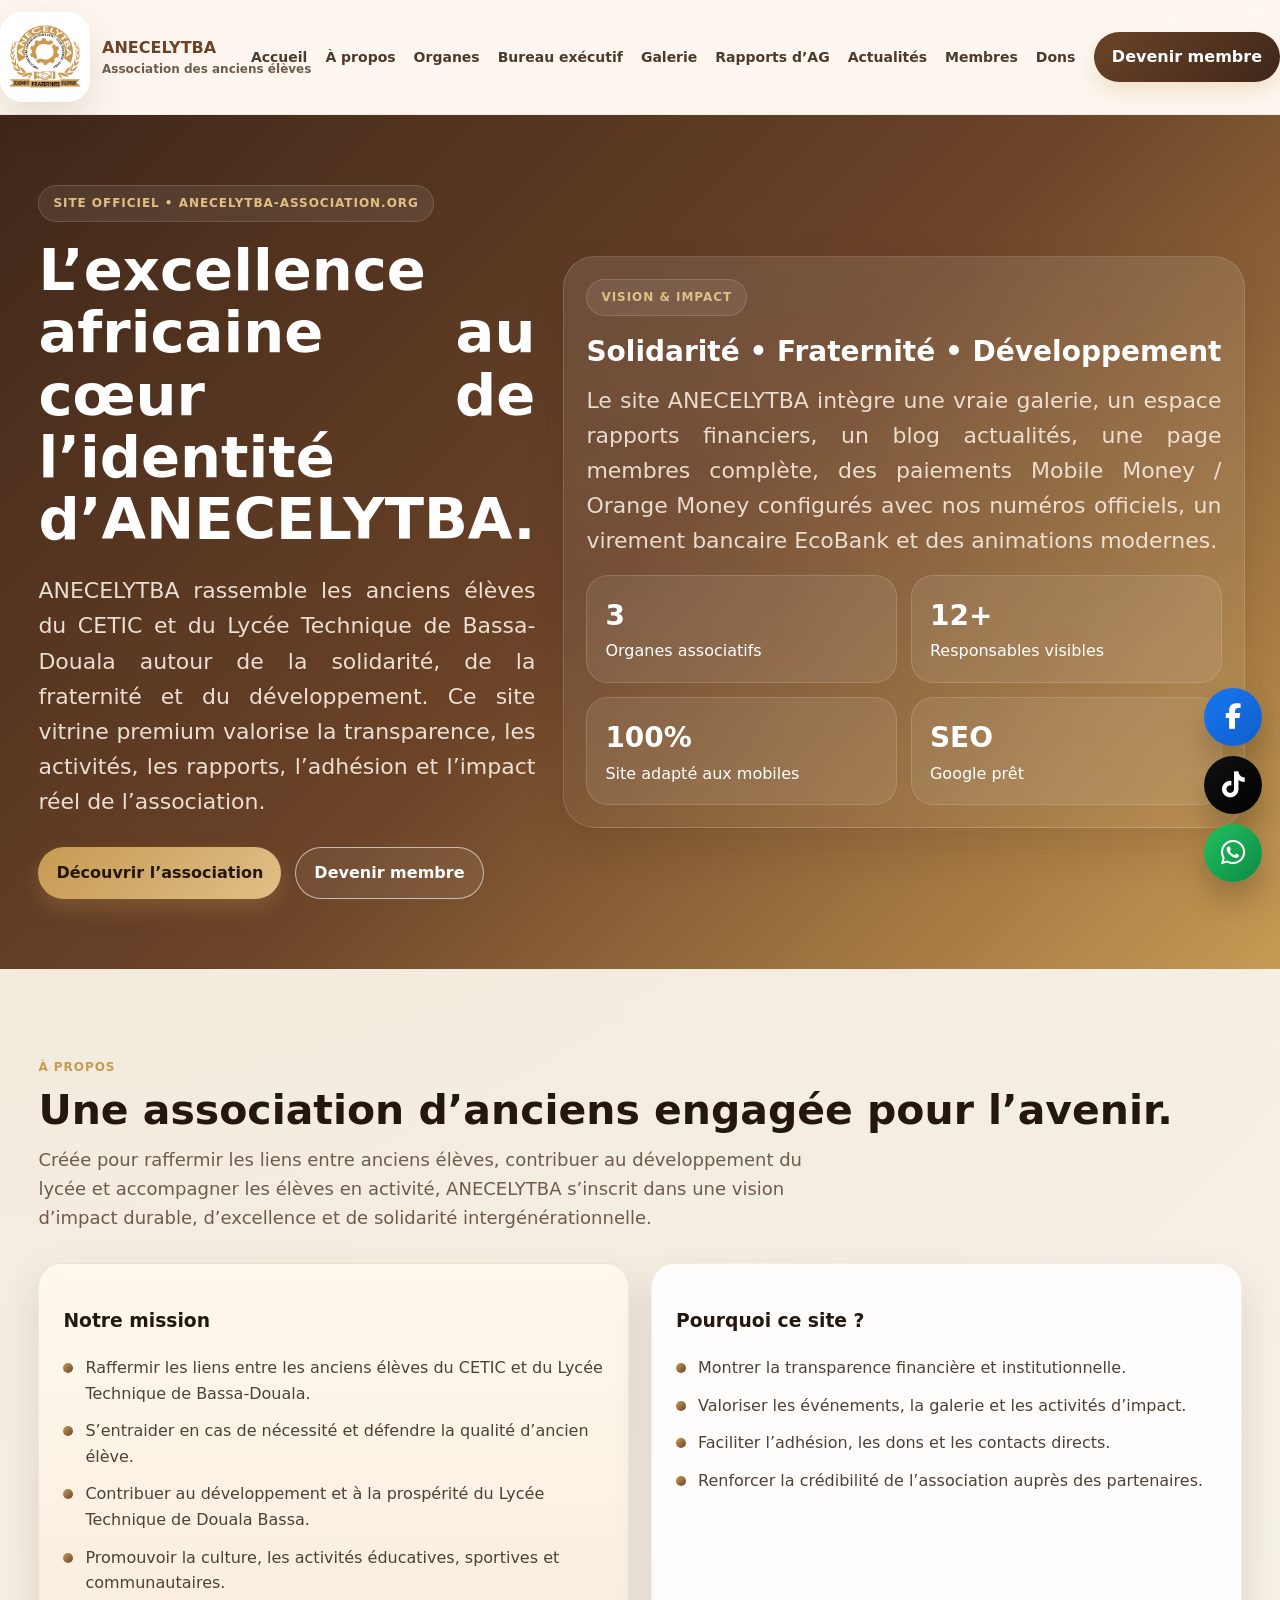
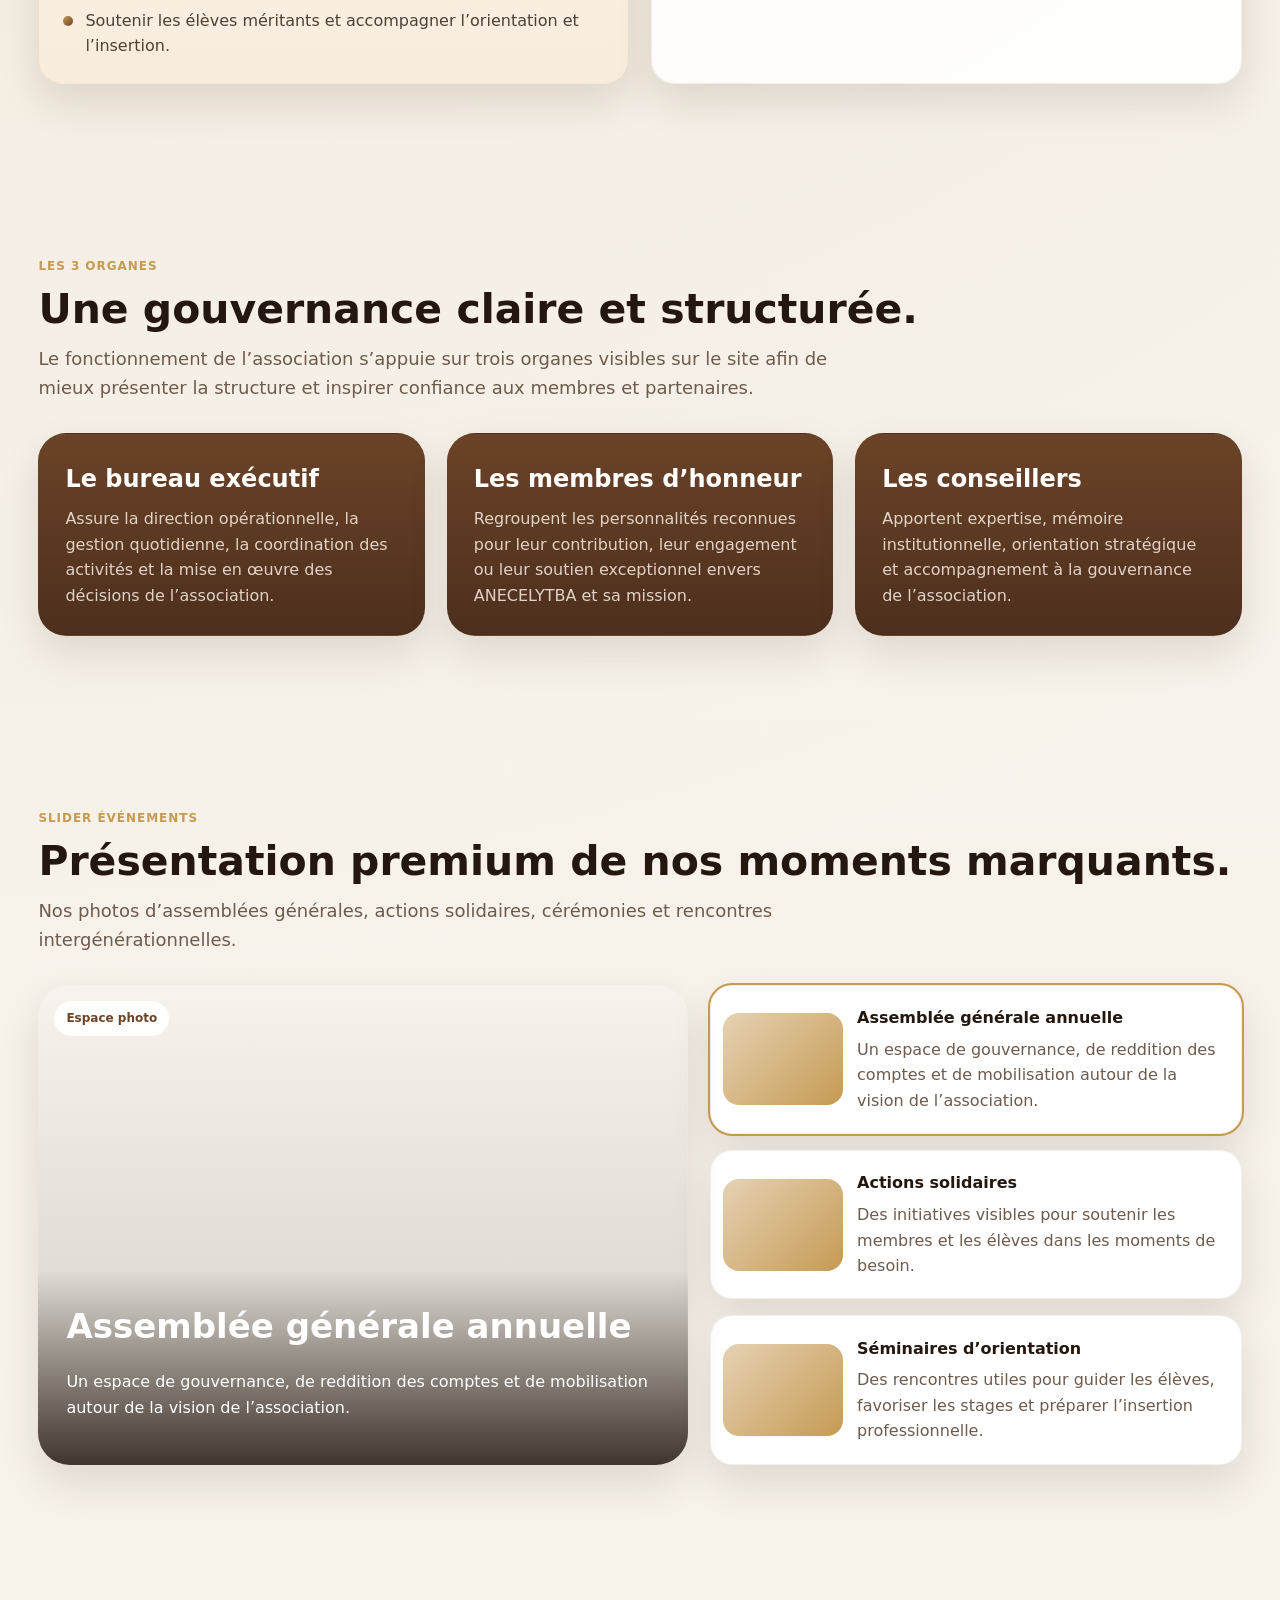
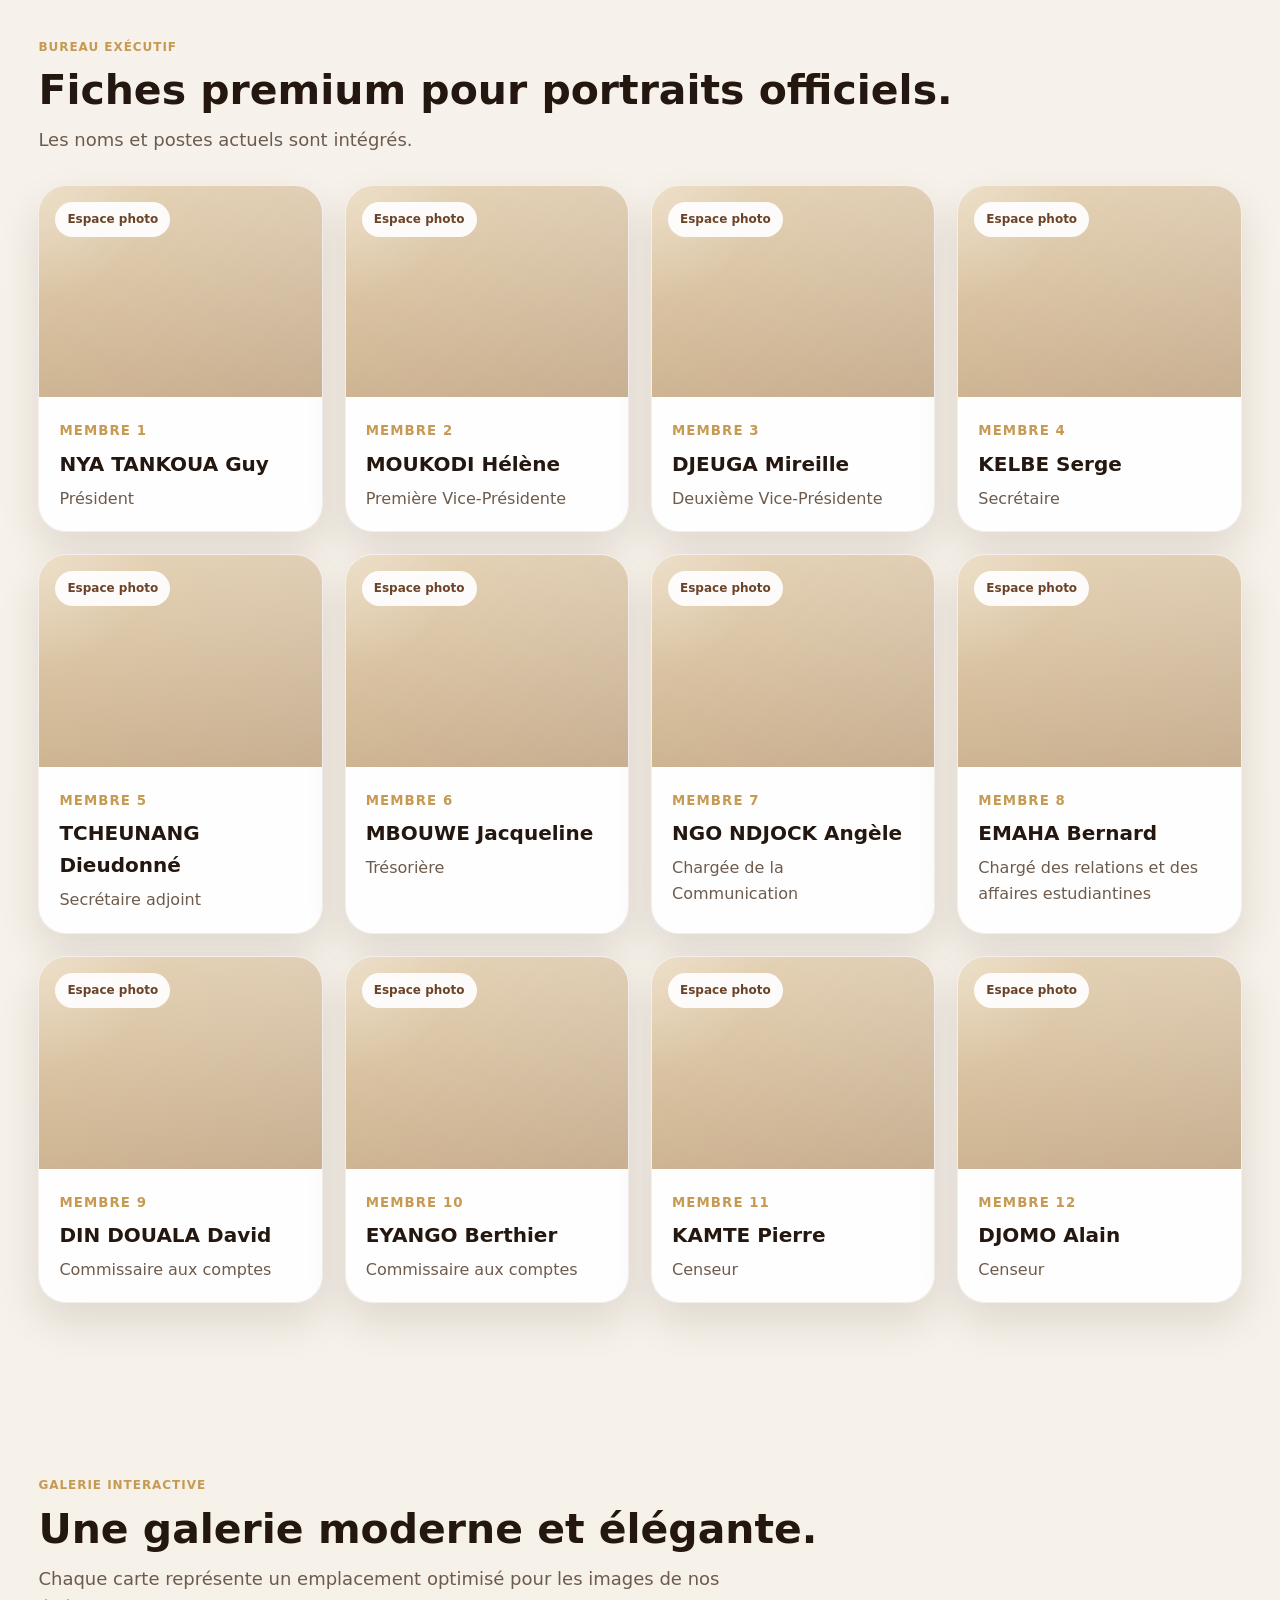
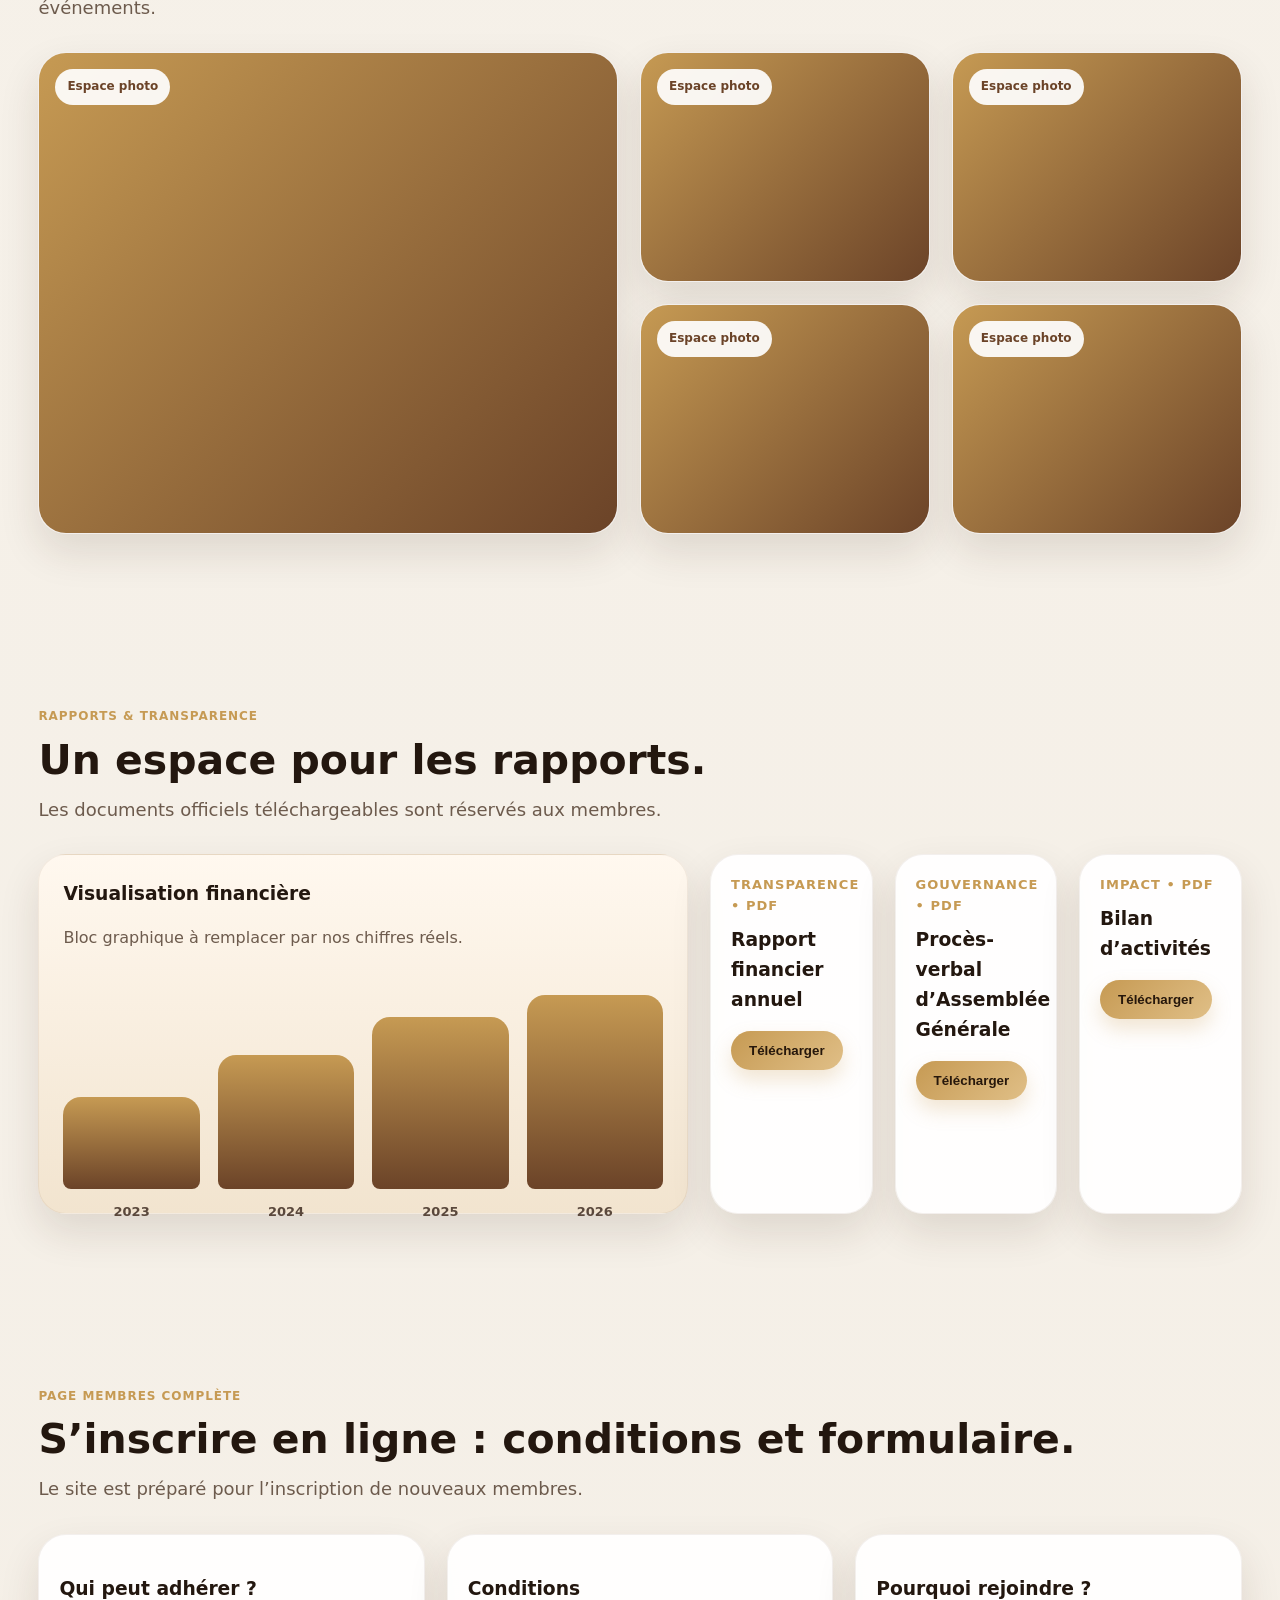
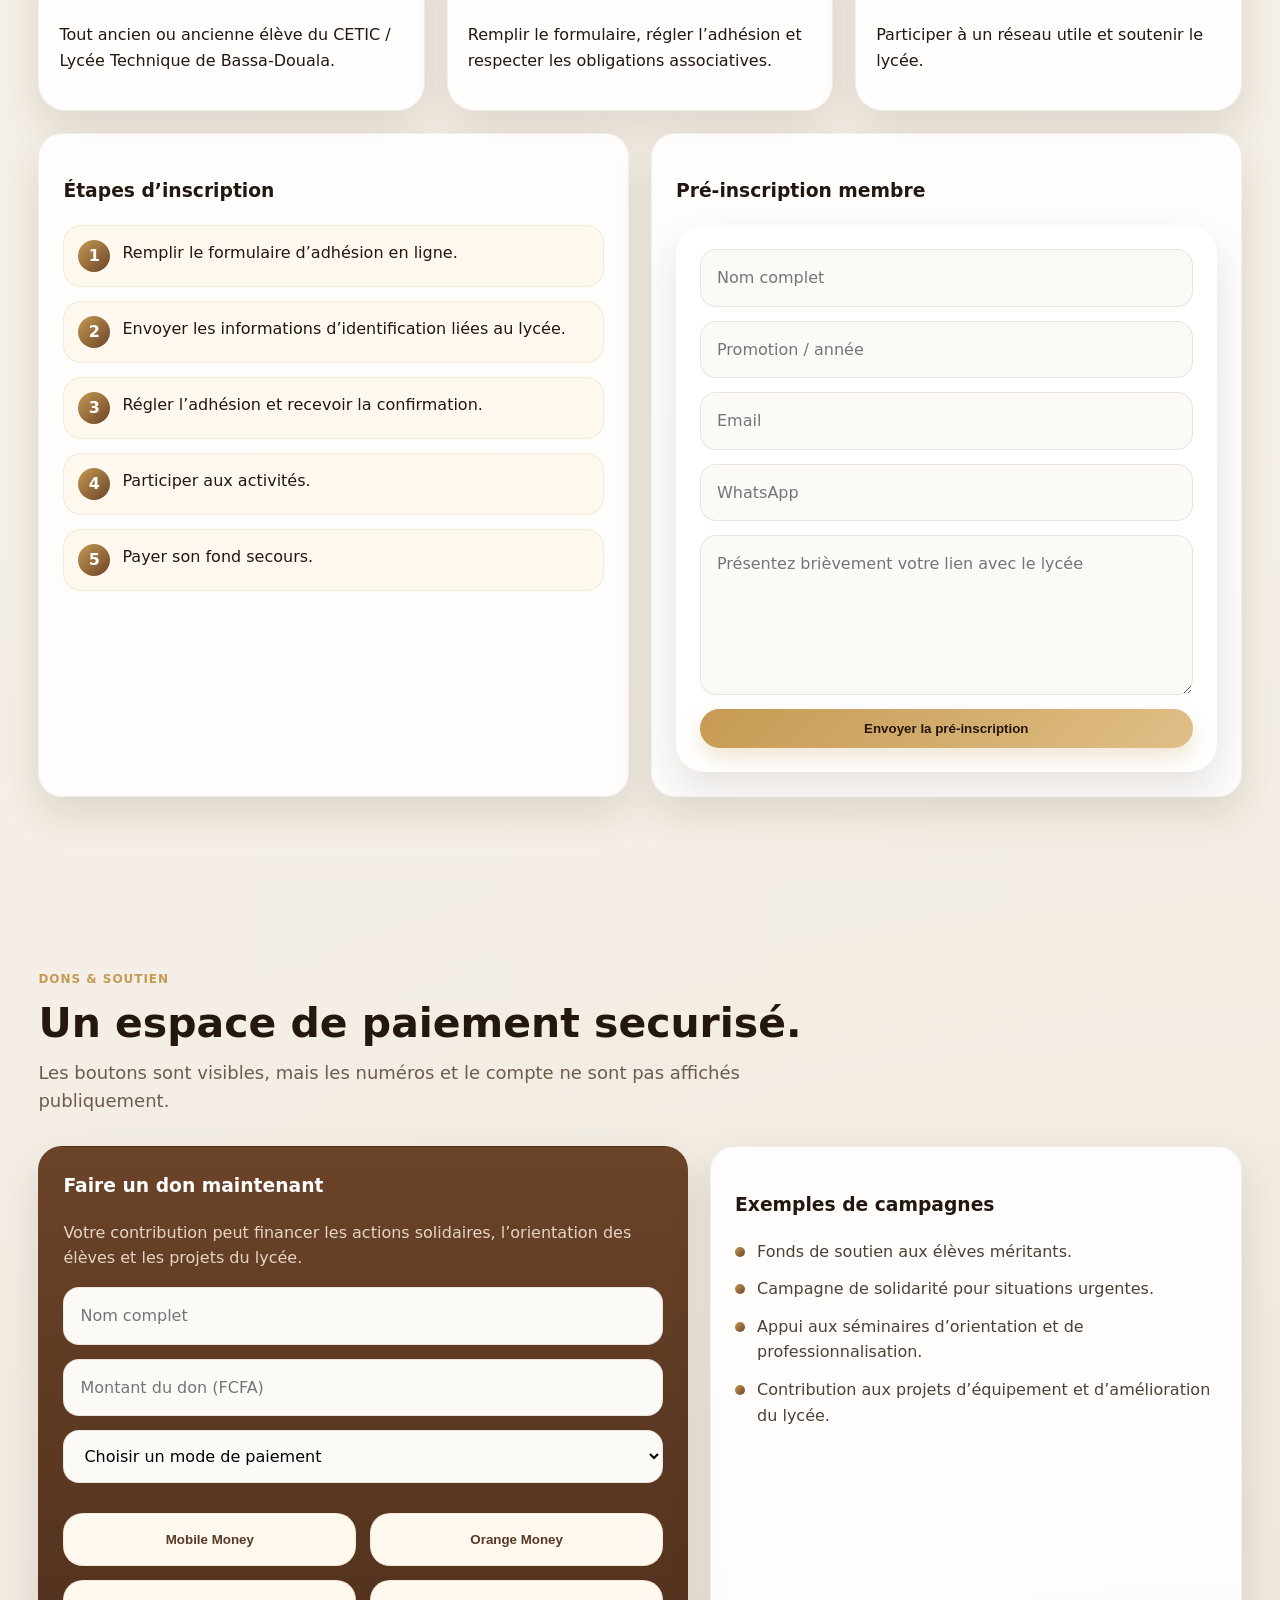
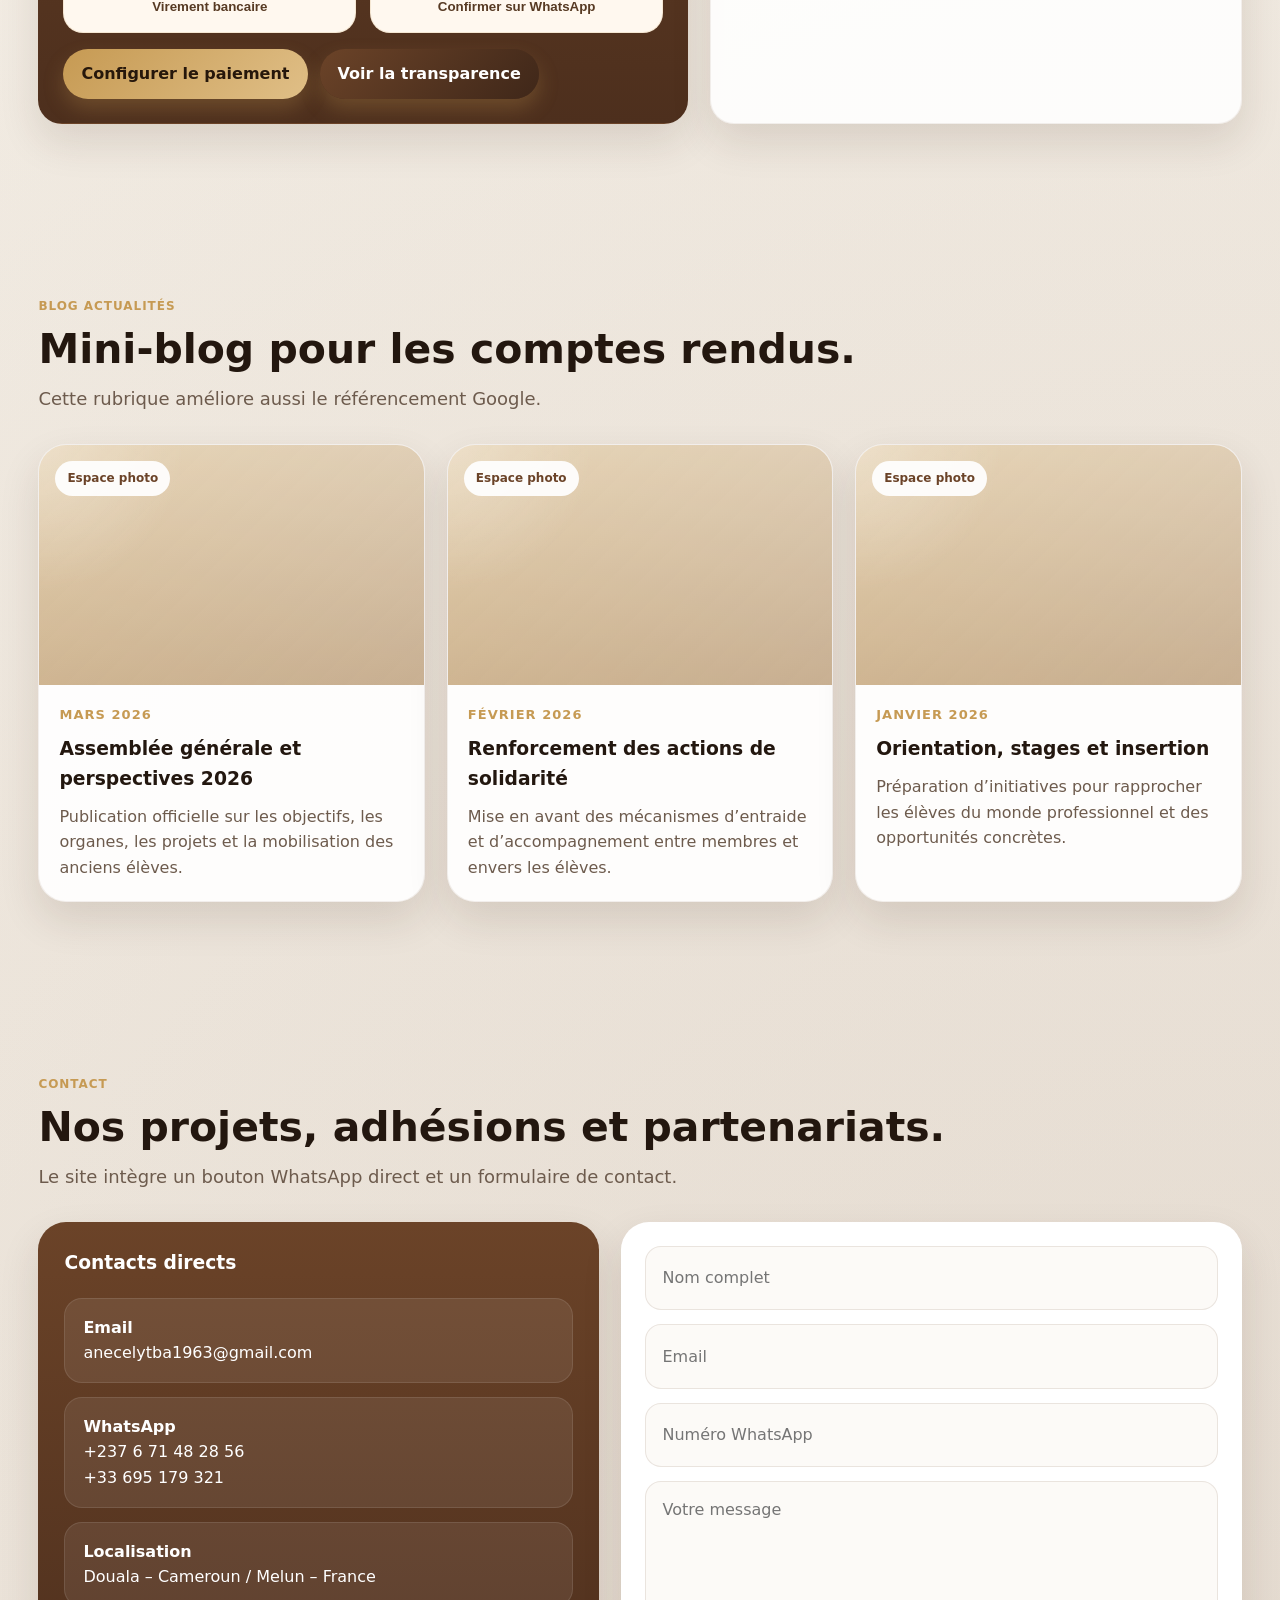
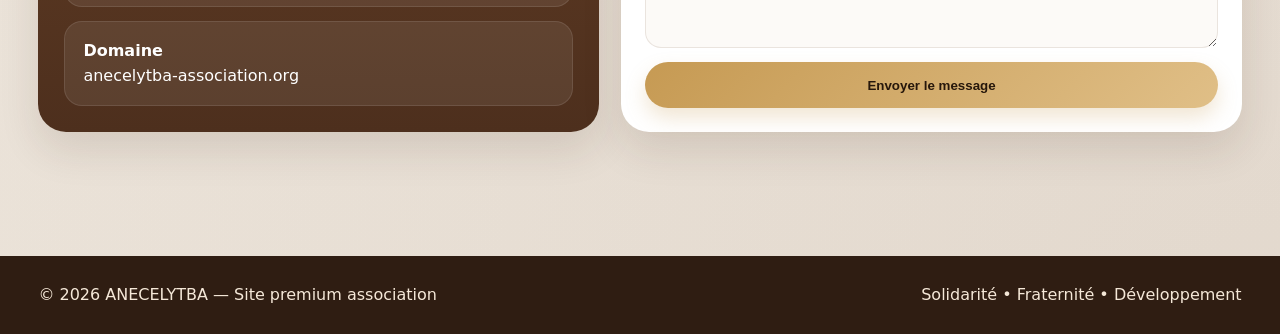
==== NGO_OKAY/index.html @ 1faa773b "Update index.html" ====
<!DOCTYPE html>
<html lang="fr"><head>
<meta charset="UTF-8" /><meta name="viewport" content="width=device-width, initial-scale=1.0" />
<title>ANECELYTBA | Association des Anciens Élèves du CETIC – Lycée Technique de Bassa-Douala</title>
<meta name="description" content="Site officiel d’ANECELYTBA" />
<link rel="icon" href="assets/images/logo.png" />
<link rel="stylesheet" href="assets/css/style.css" />
<link rel="stylesheet" href="https://cdnjs.cloudflare.com/ajax/libs/font-awesome/6.5.2/css/all.min.css" crossorigin="anonymous" referrerpolicy="no-referrer" />

<style>
.donation-form-block{display:grid;gap:14px;margin-top:16px}
.donation-form-block .input{
  width:100%;
  padding:15px 16px;
  border-radius:16px;
  border:1px solid rgba(107,67,40,.12);
  font:inherit;
  background:#fcfaf7;
}
</style>

</head><body>
<div class="topbar"><div class="container nav">
<a class="brand" href="#accueil"><img src="assets/images/logo.png" alt="Logo ANECELYTBA" /><div>ANECELYTBA<small>Association des anciens élèves</small></div></a>
<nav class="menu"><a href="#accueil">Accueil</a><a href="#apropos">À propos</a><a href="#organes">Organes</a><a href="#bureau">Bureau exécutif</a><a href="#galerie">Galerie</a><a href="#rapports">Rapports d’AG</a><a href="#actualites">Actualités</a><a href="#membres">Membres</a><a href="#dons">Dons</a><a href="#contact">Contact</a></nav>
<div class="nav-actions"><a class="btn btn-dark" href="#membres">Devenir membre</a></div></div></div>

<header class="hero" id="accueil"><div class="container hero-grid"><div class="reveal">
<div class="eyebrow">Site officiel • anecelytba-association.org</div>
<h1>L’excellence africaine au cœur de l’identité d’ANECELYTBA.</h1>
<p>ANECELYTBA rassemble les anciens élèves du CETIC et du Lycée Technique de Bassa-Douala autour de la solidarité, de la fraternité et du développement. Ce site vitrine premium valorise la transparence, les activités, les rapports, l’adhésion et l’impact réel de l’association.</p>
<div class="cta"><a class="btn" href="#apropos">Découvrir l’association</a><a class="btn-outline" href="#membres">Devenir membre</a></div>
</div><div class="hero-card reveal"><div class="eyebrow">Vision & impact</div><h3 style="margin:14px 0 8px;font-size:28px">Solidarité • Fraternité • Développement</h3><p style="color:rgba(255,245,235,.84);margin:0">Le site ANECELYTBA intègre une vraie galerie, un espace rapports financiers, un blog actualités, une page membres complète, des paiements Mobile Money / Orange Money configurés avec nos numéros officiels, un virement bancaire EcoBank et des animations modernes.</p><div class="hero-stats"><div class="stat"><strong>3</strong>Organes associatifs</div><div class="stat"><strong>12+</strong>Responsables visibles</div><div class="stat"><strong>100%</strong>Site adapté aux mobiles</div><div class="stat"><strong>SEO</strong>Google prêt</div></div></div></div></header>

<section id="apropos"><div class="container"><div class="section-title reveal"><span>À propos</span><h2>Une association d’anciens engagée pour l’avenir.</h2><p>Créée pour raffermir les liens entre anciens élèves, contribuer au développement du lycée et accompagner les élèves en activité, ANECELYTBA s’inscrit dans une vision d’impact durable, d’excellence et de solidarité intergénérationnelle.</p></div><div class="cards grid-2"><div class="card premium reveal"><h3>Notre mission</h3><ul class="mission-list"><li><span class="badge-dot"></span><span>Raffermir les liens entre les anciens élèves du CETIC et du Lycée Technique de Bassa-Douala.</span></li><li><span class="badge-dot"></span><span>S’entraider en cas de nécessité et défendre la qualité d’ancien élève.</span></li><li><span class="badge-dot"></span><span>Contribuer au développement et à la prospérité du Lycée Technique de Douala Bassa.</span></li><li><span class="badge-dot"></span><span>Promouvoir la culture, les activités éducatives, sportives et communautaires.</span></li><li><span class="badge-dot"></span><span>Soutenir les élèves méritants et accompagner l’orientation et l’insertion.</span></li></ul></div><div class="card reveal"><h3>Pourquoi ce site ?</h3><ul class="bullet-list"><li><span class="badge-dot"></span><span>Montrer la transparence financière et institutionnelle.</span></li><li><span class="badge-dot"></span><span>Valoriser les événements, la galerie et les activités d’impact.</span></li><li><span class="badge-dot"></span><span>Faciliter l’adhésion, les dons et les contacts directs.</span></li><li><span class="badge-dot"></span><span>Renforcer la crédibilité de l’association auprès des partenaires.</span></li></ul></div></div></div></section>

<section id="organes"><div class="container"><div class="section-title reveal"><span>Les 3 organes</span><h2>Une gouvernance claire et structurée.</h2><p>Le fonctionnement de l’association s’appuie sur trois organes visibles sur le site afin de mieux présenter la structure et inspirer confiance aux membres et partenaires.</p></div><div class="org-grid"><article class="org-card reveal"><h3>Le bureau exécutif</h3><p>Assure la direction opérationnelle, la gestion quotidienne, la coordination des activités et la mise en œuvre des décisions de l’association.</p></article><article class="org-card reveal"><h3>Les membres d’honneur</h3><p>Regroupent les personnalités reconnues pour leur contribution, leur engagement ou leur soutien exceptionnel envers ANECELYTBA et sa mission.</p></article><article class="org-card reveal"><h3>Les conseillers</h3><p>Apportent expertise, mémoire institutionnelle, orientation stratégique et accompagnement à la gouvernance de l’association.</p></article></div></div></section>

<section id="slider-evenements"><div class="container"><div class="section-title reveal"><span>Slider événements</span><h2>Présentation premium de nos moments marquants.</h2><p>Nos photos d’assemblées générales, actions solidaires, cérémonies et rencontres intergénérationnelles.</p></div><div class="slider-wrap"><div class="slider-main reveal"><div id="sliderImage" class="slider-image" style="background-image:linear-gradient(180deg,rgba(255,255,255,.06),rgba(0,0,0,.15)), url('assets/images/slider-1.jpg')"><div class="slider-caption"><h3 id="sliderTitle">Assemblée générale annuelle</h3><p id="sliderText">Un espace de gouvernance, de dialogue et de reddition des comptes.</p></div></div></div><div class="slider-thumbs reveal" id="thumbs"></div></div></div></section>

<section id="bureau"><div class="container"><div class="section-title reveal"><span>Bureau exécutif</span><h2>Fiches premium pour portraits officiels.</h2><p>Les noms et postes actuels sont intégrés.</p></div><div class="team-grid" id="teamGrid"></div></div></section>

<section id="galerie"><div class="container"><div class="section-title reveal"><span>Galerie interactive</span><h2>Une galerie moderne et élégante.</h2><p>Chaque carte représente un emplacement optimisé pour les images de nos événements.</p></div><div class="gallery-grid" id="galleryGrid"></div></div></section>

<section id="rapports"><div class="container"><div class="section-title reveal"><span>Rapports & transparence</span><h2>Un espace pour les rapports.</h2><p>Les documents officiels téléchargeables sont réservés aux membres.</p></div><div class="finance-box"><div class="finance-visual reveal"><h3 style="margin:0">Visualisation financière</h3><p style="color:var(--muted)">Bloc graphique à remplacer par nos chiffres réels.</p><div class="bars"><div class="bar" style="height:42%"><span>2023</span></div><div class="bar" style="height:61%"><span>2024</span></div><div class="bar" style="height:78%"><span>2025</span></div><div class="bar" style="height:88%"><span>2026</span></div></div></div><div class="cards reports-grid" id="reportsGrid"></div></div></div></section>

<section id="membres"><div class="container"><div class="section-title reveal"><span>Page membres complète</span><h2>S’inscrire en ligne : conditions et formulaire.</h2><p>Le site est préparé pour l’inscription de nouveaux membres.</p></div><div class="members-grid"><article class="member-card reveal"><div class="member-body"><h3>Qui peut adhérer ?</h3><p>Tout ancien ou ancienne élève du CETIC / Lycée Technique de Bassa-Douala.</p></div></article><article class="member-card reveal"><div class="member-body"><h3>Conditions</h3><p>Remplir le formulaire, régler l’adhésion et respecter les obligations associatives.</p></div></article><article class="member-card reveal"><div class="member-body"><h3>Pourquoi rejoindre ?</h3><p>Participer à un réseau utile et soutenir le lycée.</p></div></article></div><div class="cards grid-2" style="margin-top:22px"><div class="card reveal"><h3>Étapes d’inscription</h3><div class="member-steps"><div class="step"><div class="step-num">1</div><div>Remplir le formulaire d’adhésion en ligne.</div></div><div class="step"><div class="step-num">2</div><div>Envoyer les informations d’identification liées au lycée.</div></div><div class="step"><div class="step-num">3</div><div>Régler l’adhésion et recevoir la confirmation.</div></div><div class="step"><div class="step-num">4</div><div>Participer aux activités.</div></div><div class="step"><div class="step-num">5</div><div>Payer son fond secours.</div></div></div></div><div class="card reveal"><h3>Pré-inscription membre</h3><form class="form"><input class="input" placeholder="Nom complet" /><input class="input" placeholder="Promotion / année" /><input class="input" placeholder="Email" /><input class="input" placeholder="WhatsApp" /><textarea placeholder="Présentez brièvement votre lien avec le lycée"></textarea><button class="btn" type="button">Envoyer la pré-inscription</button></form></div></div></div></section>

<section id="dons"><div class="container"><div class="section-title reveal"><span>Dons & soutien</span><h2>Un espace de paiement securisé.</h2><p>Les boutons sont visibles, mais les numéros et le compte ne sont pas affichés publiquement.</p></div><div class="don-panel"><div class="card dark reveal"><h3 style="margin-top:0">Faire un don maintenant</h3><p style="color:rgba(255,245,235,.82)">Votre contribution peut financer les actions solidaires, l’orientation des élèves et les projets du lycée.</p><div class="donation-form-block">
        <input class="input" id="donorName" placeholder="Nom complet" />
        <input class="input" id="donorAmount" type="number" min="500" step="500" placeholder="Montant du don (FCFA)" />
        <select class="input" id="donorMethod">
          <option value="">Choisir un mode de paiement</option>
          <option value="Mobile Money">Mobile Money</option>
          <option value="Orange Money">Orange Money</option>
          <option value="Virement bancaire">Virement bancaire</option>
        </select>
        <div class="pay-grid">
          <button class="pay-option pay-button" type="button" onclick="prepareDonation('Mobile Money')">Mobile Money</button>
          <button class="pay-option pay-button" type="button" onclick="prepareDonation('Orange Money')">Orange Money</button>
          <button class="pay-option pay-button" type="button" onclick="prepareDonation('Virement bancaire')">Virement bancaire</button>
          <button class="pay-option pay-button" type="button" onclick="confirmDonationWhatsApp()">Confirmer sur WhatsApp</button>
        </div>
      </div><div class="report-actions"><a class="btn" href="#contact">Configurer le paiement</a><a class="btn btn-dark" href="#rapports">Voir la transparence</a></div></div><div class="card reveal"><h3>Exemples de campagnes</h3><ul class="bullet-list"><li><span class="badge-dot"></span><span>Fonds de soutien aux élèves méritants.</span></li><li><span class="badge-dot"></span><span>Campagne de solidarité pour situations urgentes.</span></li><li><span class="badge-dot"></span><span>Appui aux séminaires d’orientation et de professionnalisation.</span></li><li><span class="badge-dot"></span><span>Contribution aux projets d’équipement et d’amélioration du lycée.</span></li></ul></div></div></div></section>

<section id="actualites"><div class="container"><div class="section-title reveal"><span>Blog actualités</span><h2>Mini-blog pour les comptes rendus.</h2><p>Cette rubrique améliore aussi le référencement Google.</p></div><div class="news-grid" id="newsGrid"></div></div></section>

<section id="contact"><div class="container"><div class="section-title reveal"><span>Contact</span><h2>Nos projets, adhésions et partenariats.</h2><p>Le site intègre un bouton WhatsApp direct et un formulaire de contact.</p></div><div class="contact-grid"><div class="contact-card reveal"><h3 style="margin-top:0">Contacts directs</h3><div class="contact-list"><div class="contact-item"><strong>Email</strong><br>anecelytba1963@gmail.com</div><div class="contact-item"><strong>WhatsApp</strong><br><a href="https://wa.me/237671482856" target="_blank">+237 6 71 48 28 56</a><br><a href="https://wa.me/33695179321" target="_blank">+33 695 179 321</a></div><div class="contact-item"><strong>Localisation</strong><br>Douala – Cameroun / Melun – France</div><div class="contact-item"><strong>Domaine</strong><br>anecelytba-association.org</div></div></div><form class="form reveal"><input class="input" placeholder="Nom complet" /><input class="input" placeholder="Email" /><input class="input" placeholder="Numéro WhatsApp" /><textarea placeholder="Votre message"></textarea><button class="btn" type="button">Envoyer le message</button></form></div></div></section>

<footer><div class="container footer-grid"><div>© 2026 ANECELYTBA — Site premium association</div><div>Solidarité • Fraternité • Développement</div></div></footer>
<a class="social-float facebook-float" href="https://facebook.com/anecelytba" target="_blank" aria-label="Facebook">
  <i class="fa-brands fa-facebook-f"></i>
</a>
<a class="social-float tiktok-float" href="https://tiktok.com/@anecelytba" target="_blank" aria-label="TikTok">
  <i class="fa-brands fa-tiktok"></i>
</a>
<a class="wa-float" href="https://wa.me/237671482856" target="_blank" aria-label="WhatsApp">
  <i class="fa-brands fa-whatsapp"></i>
</a>
<script src="assets/js/app.js"></script>
<script>
let selectedDonationMethod = "";

function getDonationData(preferredMethod = "") {
  const name = (document.getElementById("donorName")?.value || "").trim();
  const amount = (document.getElementById("donorAmount")?.value || "").trim();
  const methodField = document.getElementById("donorMethod");
  const method = preferredMethod || methodField?.value || selectedDonationMethod;
  return { name, amount, method };
}

function recordDonationLocally(data) {
  const key = "anecelytba_donations";
  const current = JSON.parse(localStorage.getItem(key) || "[]");
  current.push({
    ...data,
    created_at: new Date().toISOString(),
    status: "initiated"
  });
  localStorage.setItem(key, JSON.stringify(current));
}

function prepareDonation(method) {
  selectedDonationMethod = method;
  const methodField = document.getElementById("donorMethod");
  if (methodField) methodField.value = method;

  const { name, amount } = getDonationData(method);

  if (!amount) {
    alert("Veuillez d’abord saisir le montant du don.");
    return;
  }

  recordDonationLocally({ name: name || "Donateur", amount, method });

  if (method === "Mobile Money") {
    alert(
      "Paiement Mobile Money ANECELYTBA\n\n" +
      "Montant : " + amount + " FCFA\n" +
      "Nom : " + (name || "Donateur") + "\n\n" +
      "Effectuez le paiement vers le numéro Mobile Money configuré, puis cliquez sur « Confirmer sur WhatsApp »."
    );
    return;
  }

  if (method === "Orange Money") {
    alert(
      "Paiement Orange Money ANECELYTBA\n\n" +
      "Montant : " + amount + " FCFA\n" +
      "Nom : " + (name || "Donateur") + "\n\n" +
      "Effectuez le paiement vers le numéro Orange Money configuré, puis cliquez sur « Confirmer sur WhatsApp »."
    );
    return;
  }

  if (method === "Virement bancaire") {
    const accountNumber = "30245036361";
    if (navigator.clipboard) {
      navigator.clipboard.writeText(accountNumber)
        .then(() => alert("Compte EcoBank ANECELYTBA copié. Montant : " + amount + " FCFA"))
        .catch(() => alert("Compte EcoBank ANECELYTBA : " + accountNumber));
    } else {
      alert("Compte EcoBank ANECELYTBA : " + accountNumber);
    }
  }
}

function confirmDonationWhatsApp() {
  const { name, amount, method } = getDonationData();

  if (!amount || !method) {
    alert("Veuillez renseigner le montant et choisir un mode de paiement.");
    return;
  }

  const message =
    "Bonjour ANECELYTBA, je souhaite confirmer un don.\n\n" +
    "Nom : " + (name || "Donateur") + "\n" +
    "Montant : " + amount + " FCFA\n" +
    "Mode : " + method;

  let whatsappNumber = "237671482856";
  if (method === "Mobile Money") whatsappNumber = "237675733794";
  if (method === "Orange Money") whatsappNumber = "237691162806";

  window.open(
    "https://wa.me/" + whatsappNumber + "?text=" + encodeURIComponent(message),
    "_blank"
  );
}
</script>
</body></html>
---- NGO_OKAY/assets/css/style.css ----
:root{
  --bg:#f7f1e7;
  --paper:#fbf7f0;
  --white:#ffffff;
  --ink:#23170f;
  --muted:#6d5b4d;
  --gold:#c69a53;
  --gold-2:#e0bf87;
  --brown:#6b4328;
  --brown-2:#3f2719;
  --green:#1f7a53;
  --shadow:0 18px 40px rgba(54,31,15,.12);
  --radius:24px;
}

*{box-sizing:border-box}
html{scroll-behavior:smooth}

body{
  margin:0;
  font-family:Inter,ui-sans-serif,system-ui,-apple-system,Segoe UI,Roboto,Arial,sans-serif;
  color:var(--ink);
  background:
    radial-gradient(circle at top left,rgba(198,154,83,.15),transparent 26%),
    radial-gradient(circle at bottom right,rgba(107,67,40,.12),transparent 28%),
    linear-gradient(180deg,#f8f4ed 0%,#f3ede4 100%);
  line-height:1.6;
  text-rendering:optimizeLegibility;
}

img{max-width:100%;display:block}
a{text-decoration:none;color:inherit}

.container{
  width:min(1280px,94%);
  margin:0 auto;
}

.topbar{
  position:sticky;
  top:0;
  z-index:50;
  backdrop-filter:blur(12px);
  background:rgba(255,250,244,.84);
  border-bottom:1px solid rgba(107,67,40,.08);
}

.nav{
  display:flex;
  align-items:center;
  justify-content:space-between;
  padding:12px 0;
  width:100%;
  gap:24px;
}

.brand{
  display:flex;
  align-items:center;
  gap:12px;
  font-weight:800;
  color:var(--brown);
  flex:0 0 auto;
}

.brand img{
  width:90px;
  height:90px;
  object-fit:contain;
  background:#fff;
  border-radius:22px;
  padding:8px;
  box-shadow:var(--shadow);
}

.brand div{
  display:flex;
  flex-direction:column;
  justify-content:center;
}

.brand small{
  display:block;
  color:var(--muted);
  font-weight:600;
  font-size:12px;
}

.menu{
  display:flex;
  gap:18px;
  align-items:center;
  justify-content:center;
  flex:1 1 auto;
  min-width:0;
  flex-wrap:nowrap;
}

.menu a{
  font-weight:700;
  font-size:14px;
  color:#4e3a2c;
  white-space:nowrap;
}

.menu a:hover{color:var(--gold)}

.nav-actions{
  display:flex;
  gap:10px;
  align-items:center;
  flex:0 0 auto;
  margin-left:auto;
}

.btn,.btn-outline{
  display:inline-flex;
  align-items:center;
  justify-content:center;
  gap:8px;
  padding:12px 18px;
  border-radius:999px;
  font-weight:800;
  border:none;
  cursor:pointer;
  transition:.25s ease;
}

.btn{
  background:linear-gradient(135deg,var(--gold),var(--gold-2));
  color:#26170b;
  box-shadow:0 10px 20px rgba(198,154,83,.25);
}

.btn:hover{transform:translateY(-2px)}

.btn-outline{
  border:1.5px solid rgba(255,255,255,.6);
  color:#fff;
  background:rgba(255,255,255,.06);
}

.btn-dark{
  background:linear-gradient(135deg,var(--brown),var(--brown-2));
  color:#fff;
}

.hero{
  position:relative;
  overflow:hidden;
  background:
  linear-gradient(135deg,#3f2719,#6b4328,#c69a53);
  min-height:92vh;
  display:flex;
  align-items:center;
}

.hero::before{
  content:'';
  position:absolute;
  inset:0;
  background:url('../images/pattern.png') center/cover repeat;
  opacity:.11;
  mix-blend-mode:screen;
  pointer-events:none;
}

.hero-grid{
  position:relative;
  z-index:1;
  display:grid;
  grid-template-columns:1.1fr .9fr;
  gap:28px;
  align-items:center;
  padding:70px 0;
}

.eyebrow{
  display:inline-flex;
  align-items:center;
  gap:8px;
  padding:8px 14px;
  border-radius:999px;
  background:rgba(255,255,255,.08);
  border:1px solid rgba(255,255,255,.14);
  color:var(--gold-2);
  font-weight:800;
  font-size:12px;
  letter-spacing:.08em;
  text-transform:uppercase;
}

.hero h1{
  font-size:clamp(34px,4.5vw,66px);
  line-height:1.08;
  margin:18px 0 16px;
  color:#fff;
  max-width:760px;
  text-align:justify;
  text-justify:inter-word;
}

.hero p{
  font-size:clamp(16px,2vw,22px);
  max-width:700px;
  color:rgba(255,245,235,.88);
  text-align:justify;
  text-justify:inter-word;
}

.hero-card p{
  text-align:justify;
  text-justify:inter-word;
}

.hero .cta{
  display:flex;
  gap:14px;
  flex-wrap:wrap;
  margin-top:28px;
}

.hero-card{
  background:linear-gradient(180deg,rgba(255,255,255,.10),rgba(255,255,255,.04));
  border:1px solid rgba(255,255,255,.14);
  border-radius:32px;
  padding:22px;
  box-shadow:var(--shadow);
  color:#fff;
}

.hero-card h3{
  white-space:nowrap;
}

.hero-stats{
  display:grid;
  grid-template-columns:repeat(2,1fr);
  gap:14px;
  margin-top:16px;
}

.stat{
  padding:18px;
  border-radius:22px;
  background:rgba(255,255,255,.08);
  border:1px solid rgba(255,255,255,.14);
}

.stat strong{
  display:block;
  font-size:28px;
  color:#fff;
}

section{padding:84px 0}

.section-title{
  max-width:800px;
  margin-bottom:30px;
}

.section-title span{
  display:inline-block;
  font-size:12px;
  font-weight:800;
  letter-spacing:.08em;
  text-transform:uppercase;
  color:var(--gold);
  margin-bottom:10px;
}

.section-title h2{
  font-size:clamp(28px,3.2vw,46px);
  line-height:1.15;
  margin:0 0 12px;
  white-space:nowrap;
}

.section-title p{
  margin:0;
  color:var(--muted);
  font-size:18px;
}

.cards{display:grid;gap:22px}
.grid-2{grid-template-columns:repeat(2,1fr)}

.card{
  background:rgba(255,255,255,.88);
  border:1px solid rgba(107,67,40,.08);
  border-radius:var(--radius);
  box-shadow:var(--shadow);
  padding:24px;
  position:relative;
  overflow:hidden;
}

.card.dark{
  background:linear-gradient(180deg,#6b4328,#4d2f1d);
  color:#fff;
}

.card.premium{
  background:linear-gradient(180deg,#fff8ef,#f8ecdc);
}

.mission-list,.bullet-list{
  display:grid;
  gap:12px;
  padding:0;
  margin:0;
  list-style:none;
}

.mission-list li,.bullet-list li{
  display:flex;
  gap:12px;
  align-items:flex-start;
  color:#4f4034;
}

.badge-dot{
  width:10px;
  height:10px;
  border-radius:50%;
  background:linear-gradient(135deg,var(--gold),var(--brown));
  margin-top:8px;
  flex:none;
}

.org-grid,.team-grid,.news-grid,.reports-grid,.members-grid,.gallery-grid{
  display:grid;
  gap:22px;
}

.org-grid{grid-template-columns:repeat(3,1fr)}
.team-grid{grid-template-columns:repeat(4,1fr)}
.news-grid{grid-template-columns:repeat(3,1fr)}
.reports-grid{grid-template-columns:repeat(3,1fr)}
.members-grid{grid-template-columns:repeat(3,1fr)}
.gallery-grid{grid-template-columns:2fr 1fr 1fr;grid-auto-rows:230px}

.org-card,.team-card,.news-card,.report-card,.member-card,.gallery-card{
  background:rgba(255,255,255,.92);
  border:1px solid rgba(107,67,40,.08);
  border-radius:28px;
  box-shadow:var(--shadow);
  overflow:hidden;
}

.org-card{
  padding:26px;
  background:linear-gradient(180deg,#6b4328,#4d2f1d);
  color:#fff;
}

.org-card h3{
  margin:0 0 8px;
  font-size:24px;
}

.org-card p{
  margin:0;
  color:rgba(255,245,235,.82);
}

.team-photo,.gallery-photo,.slider-image{
  position:relative;
  overflow:hidden;
  background:
    linear-gradient(135deg,rgba(198,154,83,.22),rgba(107,67,40,.14)),
    radial-gradient(circle at top left,rgba(255,255,255,.55),transparent 32%),
    linear-gradient(180deg,#efe3cf,#d7c1a3);
}

.gallery-photo{
  background:
    linear-gradient(135deg,#c69a53,#6b4328);
}

.team-photo{aspect-ratio:4/3}

.team-photo::after,.gallery-photo::after,.slider-image::after{
  content:'Espace photo';
  position:absolute;
  left:16px;
  top:16px;
  padding:8px 12px;
  border-radius:999px;
  background:rgba(255,255,255,.92);
  font-size:12px;
  font-weight:800;
  color:var(--brown);
}

.team-body,.news-body,.report-body,.member-body{padding:20px}

.team-body small{
  display:inline-block;
  color:var(--gold);
  font-weight:800;
  text-transform:uppercase;
  letter-spacing:.08em;
  margin-bottom:6px;
}

.team-body h3{
  margin:0;
  font-size:20px;
}

.team-body p{
  margin:6px 0 0;
  color:var(--muted);
}

.slider-wrap{
  display:grid;
  grid-template-columns:1.1fr .9fr;
  gap:22px;
  align-items:stretch;
}

.slider-main{
  position:relative;
  border-radius:32px;
  overflow:hidden;
  min-height:480px;
  box-shadow:var(--shadow);
}

.slider-image{
  height:100%;
  background-size:cover;
  background-position:center;
  display:flex;
  align-items:end;
}

/* keep slider description on one line */
#slider-evenements p{
  white-space: nowrmal;
}

.slider-caption{
  width:100%;
  padding:28px;
  color:#fff;
  background:linear-gradient(180deg,transparent,rgba(28,16,8,.80));
}

.slider-caption h3{
  font-size:34px;
  margin:0 0 8px;
}

.slider-thumbs{display:grid;gap:16px}

.thumb{
  display:grid;
  grid-template-columns:120px 1fr;
  gap:14px;
  align-items:center;
  padding:12px;
  background:#fff;
  border-radius:22px;
  box-shadow:var(--shadow);
  cursor:pointer;
  border:1px solid rgba(107,67,40,.08);
}

.thumb.active{outline:2px solid var(--gold)}

.thumb .mini{
  height:92px;
  border-radius:16px;
  background:linear-gradient(135deg,#e6d2b4,#c69a53);
}

.gallery-card.big{grid-row:span 2}
.gallery-photo{height:100%;min-height:230px}
.gallery-card .content{padding:16px}

.news-card,.report-card,.member-card{
  transition:transform .25s ease,box-shadow .25s ease;
}

.news-card:hover,.report-card:hover,.member-card:hover,.team-card:hover,.gallery-card:hover{
  transform:translateY(-5px);
  box-shadow:0 22px 50px rgba(54,31,15,.16);
}

.news-meta,.report-meta{
  font-size:13px;
  font-weight:800;
  color:var(--gold);
  text-transform:uppercase;
  letter-spacing:.08em;
}

.finance-box{
  display:grid;
  grid-template-columns:1.1fr .9fr;
  gap:22px;
}

.finance-visual{
  padding:24px;
  border-radius:28px;
  background:linear-gradient(180deg,#fff8ef,#f2e4cf);
  border:1px solid rgba(107,67,40,.08);
  box-shadow:var(--shadow);
}

.bars{
  display:flex;
  align-items:end;
  gap:18px;
  height:220px;
  margin-top:18px;
}

.bar{
  flex:1;
  border-radius:18px 18px 8px 8px;
  background:linear-gradient(180deg,var(--gold),var(--brown));
  position:relative;
}

.bar span{
  position:absolute;
  bottom:-34px;
  left:50%;
  transform:translateX(-50%);
  font-weight:800;
  color:#5a483c;
  font-size:13px;
}

.report-actions{
  display:flex;
  gap:12px;
  flex-wrap:wrap;
  margin-top:16px;
}

.member-steps{
  display:grid;
  gap:14px;
  margin-top:14px;
}

.step{
  display:flex;
  gap:12px;
  align-items:flex-start;
  padding:14px;
  border-radius:18px;
  background:#fff8ef;
  border:1px solid rgba(198,154,83,.16);
}

.step-num{
  width:32px;
  height:32px;
  border-radius:50%;
  background:linear-gradient(135deg,var(--gold),var(--brown));
  color:#fff;
  display:grid;
  place-items:center;
  font-weight:800;
  flex:none;
}

.don-panel{
  display:grid;
  grid-template-columns:1.1fr .9fr;
  gap:22px;
}

.pay-grid{
  display:grid;
  grid-template-columns:repeat(2,1fr);
  gap:14px;
  margin-top:16px;
}

.pay-option{
  padding:18px;
  border-radius:20px;
  background:#fff8ef;
  border:1px solid rgba(198,154,83,.18);
  font-weight:800;
  color:#573a23;
  text-align:center;
}

.pay-button{cursor:pointer}

.contact-grid{
  display:grid;
  grid-template-columns:.95fr 1.05fr;
  gap:22px;
}

.contact-card{
  padding:26px;
  border-radius:28px;
  background:linear-gradient(180deg,#6b4328,#4d2f1d);
  color:#fff;
  box-shadow:var(--shadow);
}

.contact-list{
  display:grid;
  gap:14px;
  margin-top:20px;
}

.contact-item{
  padding:16px 18px;
  border-radius:18px;
  background:rgba(255,255,255,.08);
  border:1px solid rgba(255,255,255,.1);
}

.form{
  display:grid;
  gap:14px;
  background:#fff;
  padding:24px;
  border-radius:28px;
  box-shadow:var(--shadow);
}

.input,textarea{
  width:100%;
  padding:15px 16px;
  border-radius:16px;
  border:1px solid rgba(107,67,40,.12);
  font:inherit;
  background:#fcfaf7;
}

textarea{
  min-height:160px;
  resize:vertical;
}

.wa-float{
  position:fixed;
  right:18px;
  bottom:18px;
  z-index:55;
  width:58px;
  height:58px;
  border-radius:50%;
  display:grid;
  place-items:center;
  background:linear-gradient(135deg,#22c15e,#0b8a45);
  color:#fff;
  font-size:28px;
  box-shadow:0 18px 30px rgba(0,0,0,.2);
  transition:transform .25s ease, box-shadow .25s ease, background .25s ease;
}

.wa-float:hover{
  transform:translateY(-4px) scale(1.04);
  box-shadow:0 24px 36px rgba(0,0,0,.24);
  background:linear-gradient(135deg,var(--gold),var(--brown));
}

footer{
  padding:26px 0;
  background:#2f1d12;
  color:#f5e8d8;
  margin-top:40px;
}

.footer-grid{
  display:flex;
  justify-content:space-between;
  gap:16px;
  align-items:center;
  flex-wrap:wrap;
}

.reveal{
  opacity:0;
  transform:translateY(26px);
  transition:all .7s ease;
}

.reveal.show{
  opacity:1;
  transform:none;
}

@media (max-width:1100px){
  .hero-grid,.slider-wrap,.finance-box,.don-panel,.contact-grid,.grid-2,
  .org-grid,.team-grid,.news-grid,.reports-grid,.members-grid,.gallery-grid{
    grid-template-columns:1fr 1fr;
  }

  .gallery-card.big{grid-row:auto}
@media (max-width:1100px){
  .menu{
    display:flex;
    flex-wrap:wrap;
    justify-content:center;
  }
}
  }
@media (max-width:760px){
  .hero{min-height:auto}
  .hero-grid,.slider-wrap,.finance-box,.don-panel,.contact-grid,.org-grid,
  .team-grid,.news-grid,.reports-grid,.members-grid,.gallery-grid{
    grid-template-columns:1fr;
  }

  .nav{padding:10px 0}
  .brand img{width:70px;height:70px}
  .nav-actions{display:none}
  .hero h1{font-size:42px}
  .hero-card h3{white-space:normal}
  section{padding:64px 0}
  .thumb{grid-template-columns:92px 1fr}
  .slider-main{min-height:380px}

  .section-title h2{
  white-space:normal;
}
  .brand{
    gap:10px;
  }

  .brand div{
    max-width:220px;
  }

  .brand small{
    font-size:11px;
    line-height:1.25;
  }
  
}

  
/* SOCIAL FLOATING BUTTONS */

.social-float{
  position:fixed;
  right:18px;
  z-index:55;
  width:58px;
  height:58px;
  border-radius:50%;
  display:grid;
  place-items:center;
  color:#fff;
  font-size:26px;
  box-shadow:0 18px 30px rgba(0,0,0,.2);
  transition:transform .25s ease, box-shadow .25s ease, background .25s ease, color .25s ease;
}
  
  .social-float:hover{
    transform:translateY(-4px) scale(1.04);
    box-shadow:0 24px 36px rgba(0,0,0,.24);
    background:linear-gradient(135deg,var(--gold),var(--brown));
    color:#fff;
  }

  .facebook-float{
    bottom:154px;
    background:linear-gradient(135deg,#1877f2,#0f5ec9);
  }

  .tiktok-float{
    bottom:86px;
    background:linear-gradient(135deg,#111111,#000000);
  }

@media (max-width:600px){

.hero h1{
font-size:32px;
}

.hero p{
font-size:16px;
}

.section-title h2{
font-size:26px;
white-space:normal;
}

.container{
width:92%;
}

}
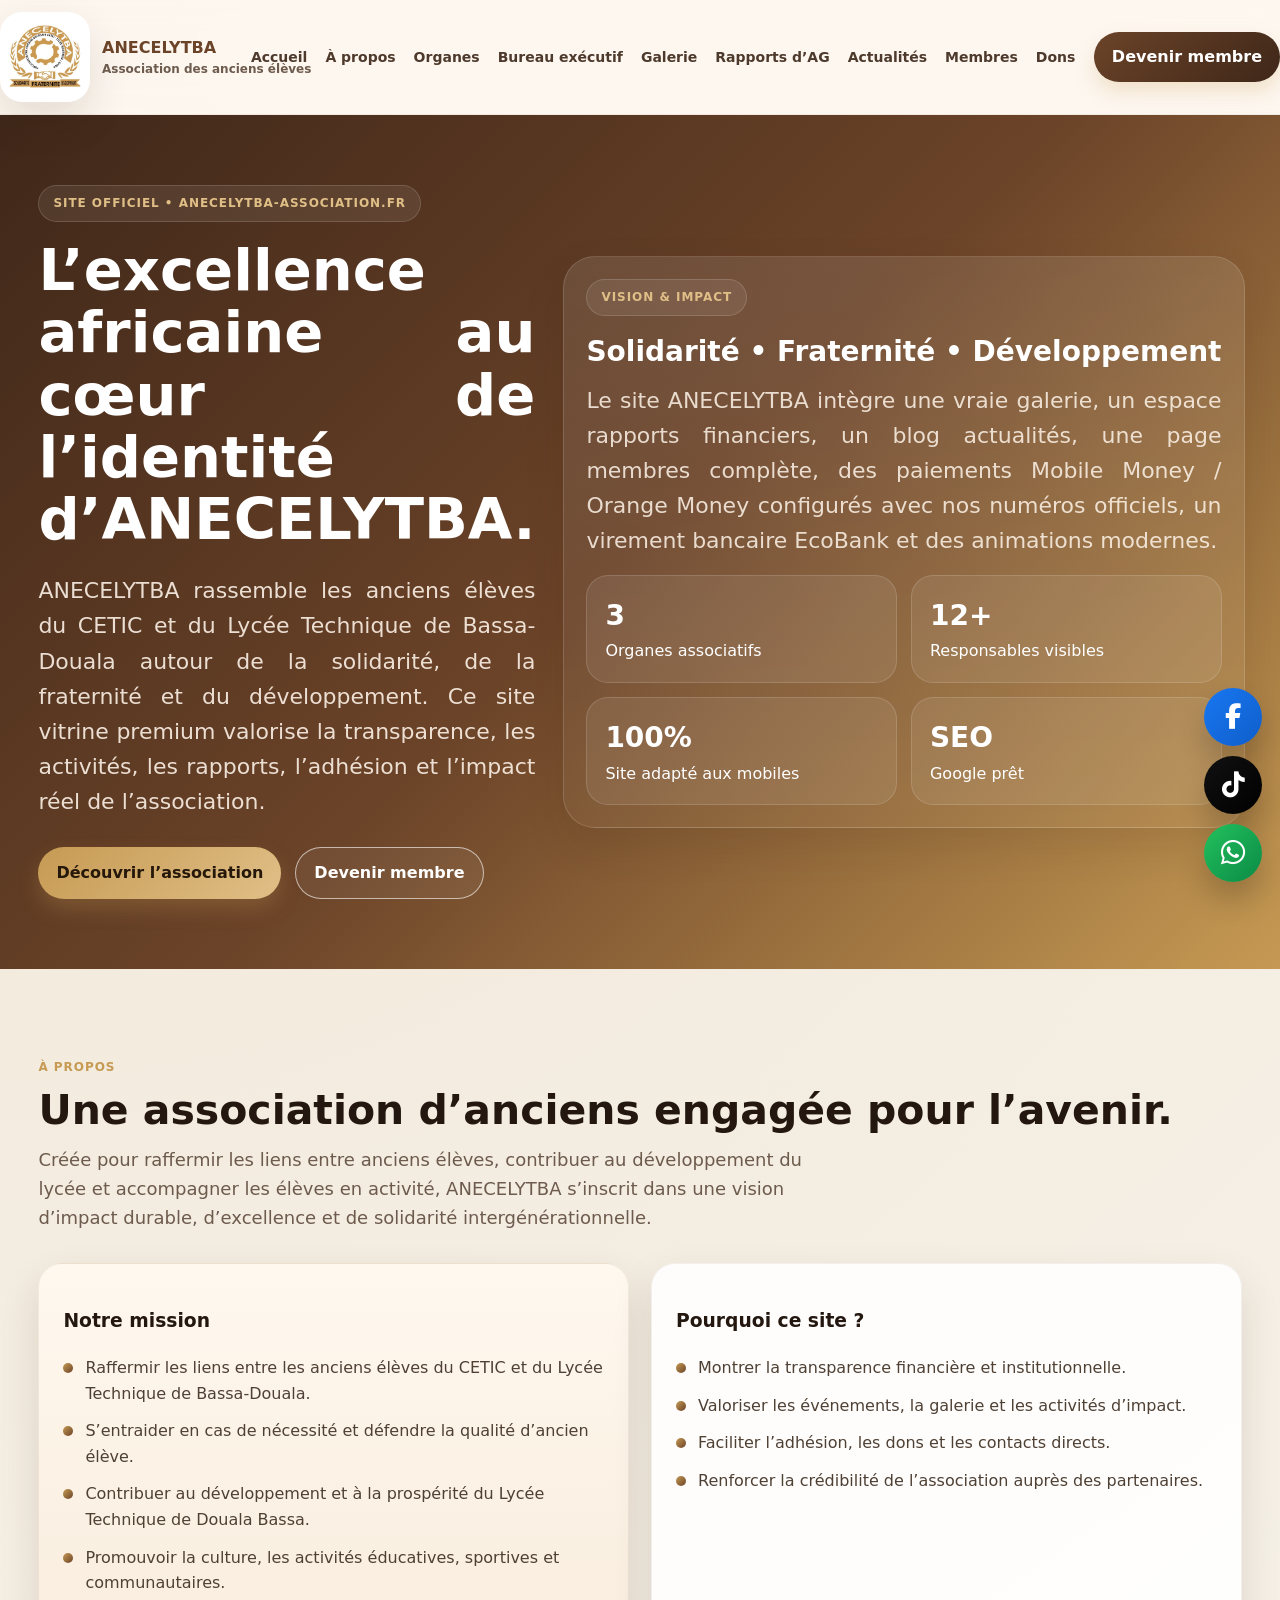
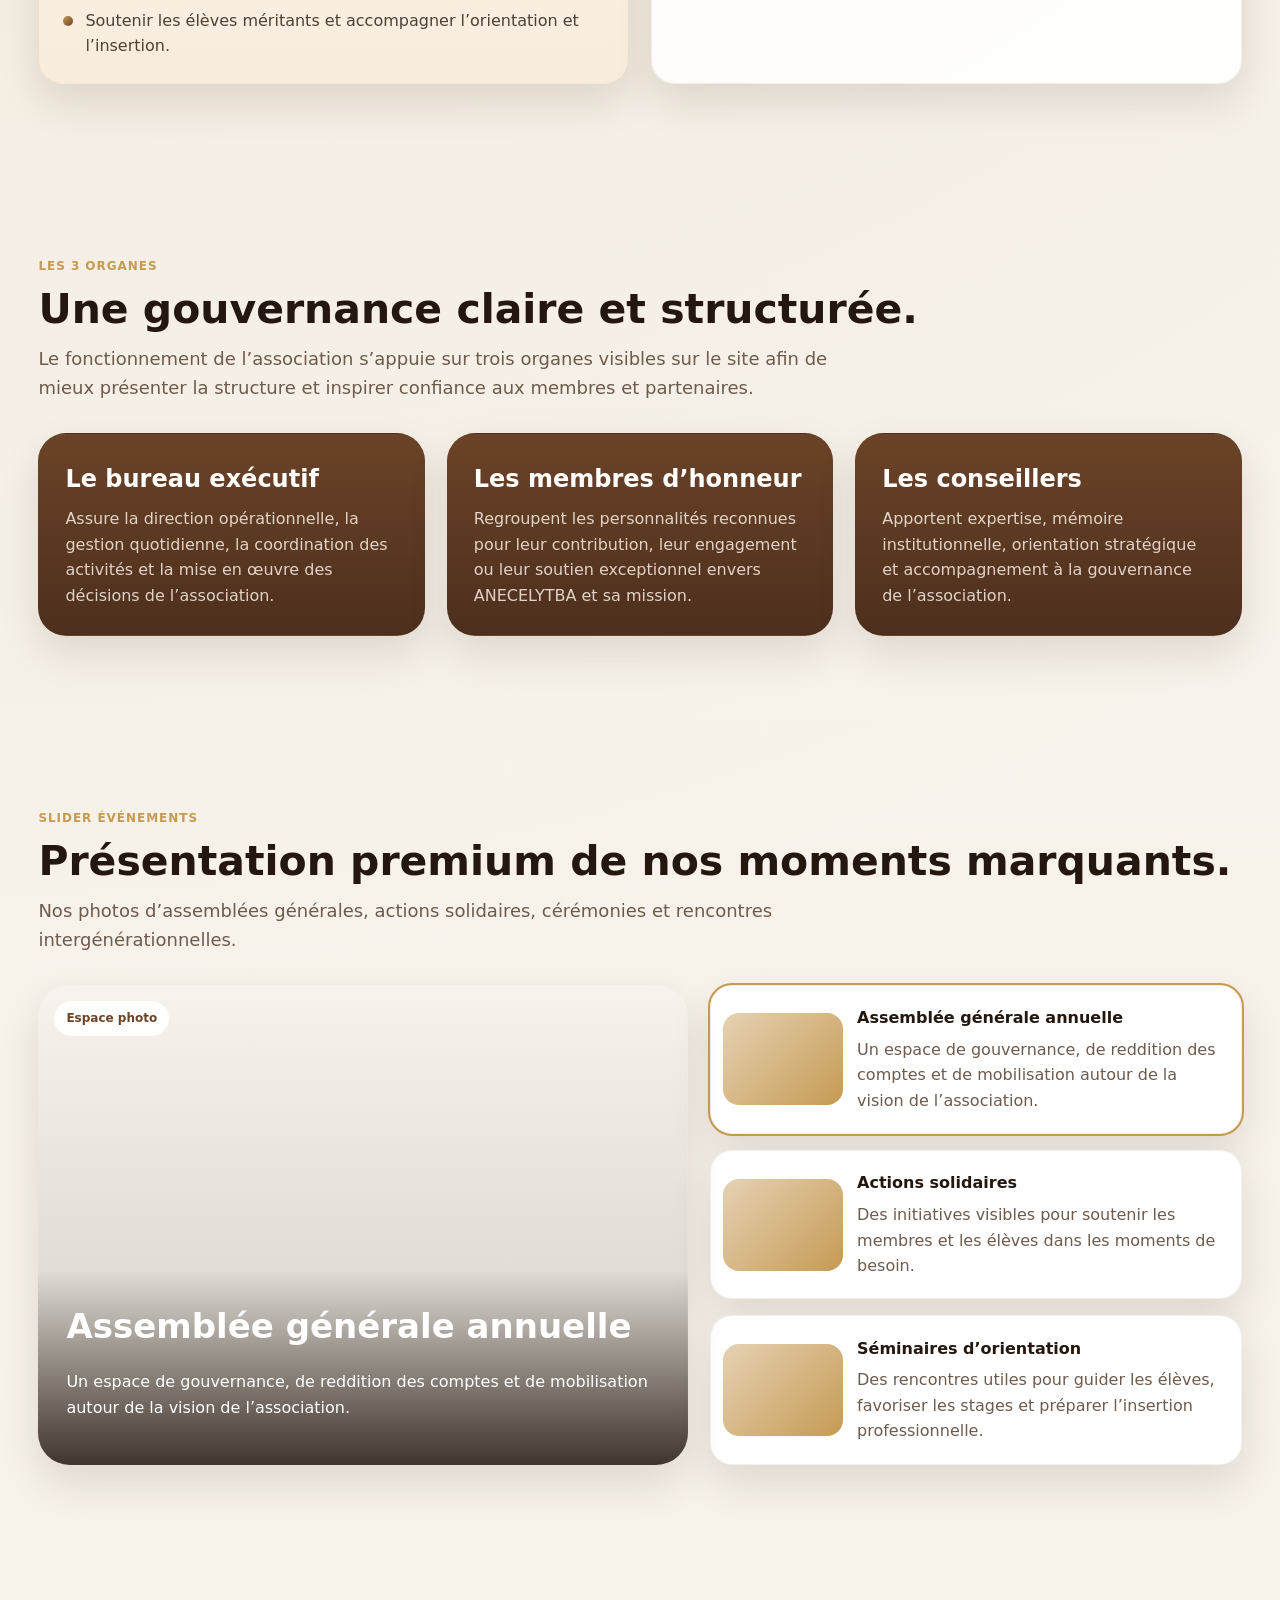
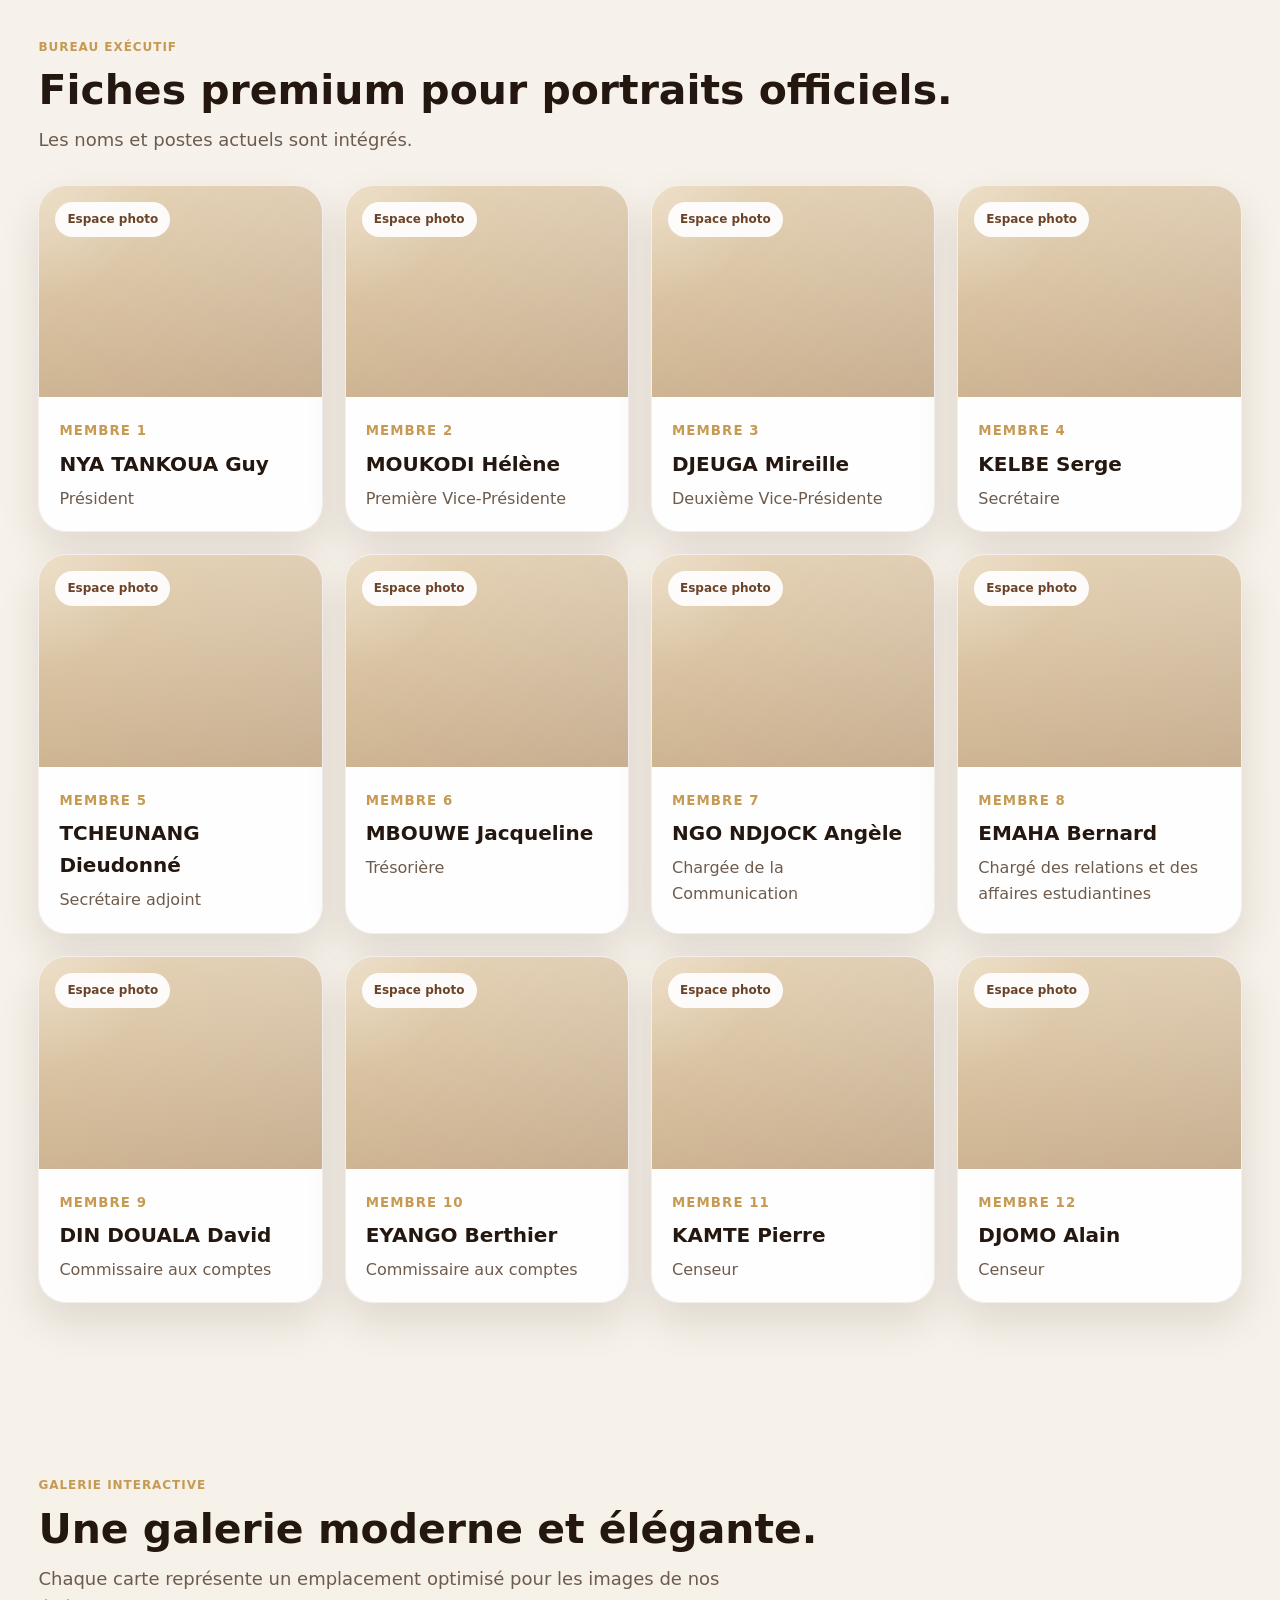
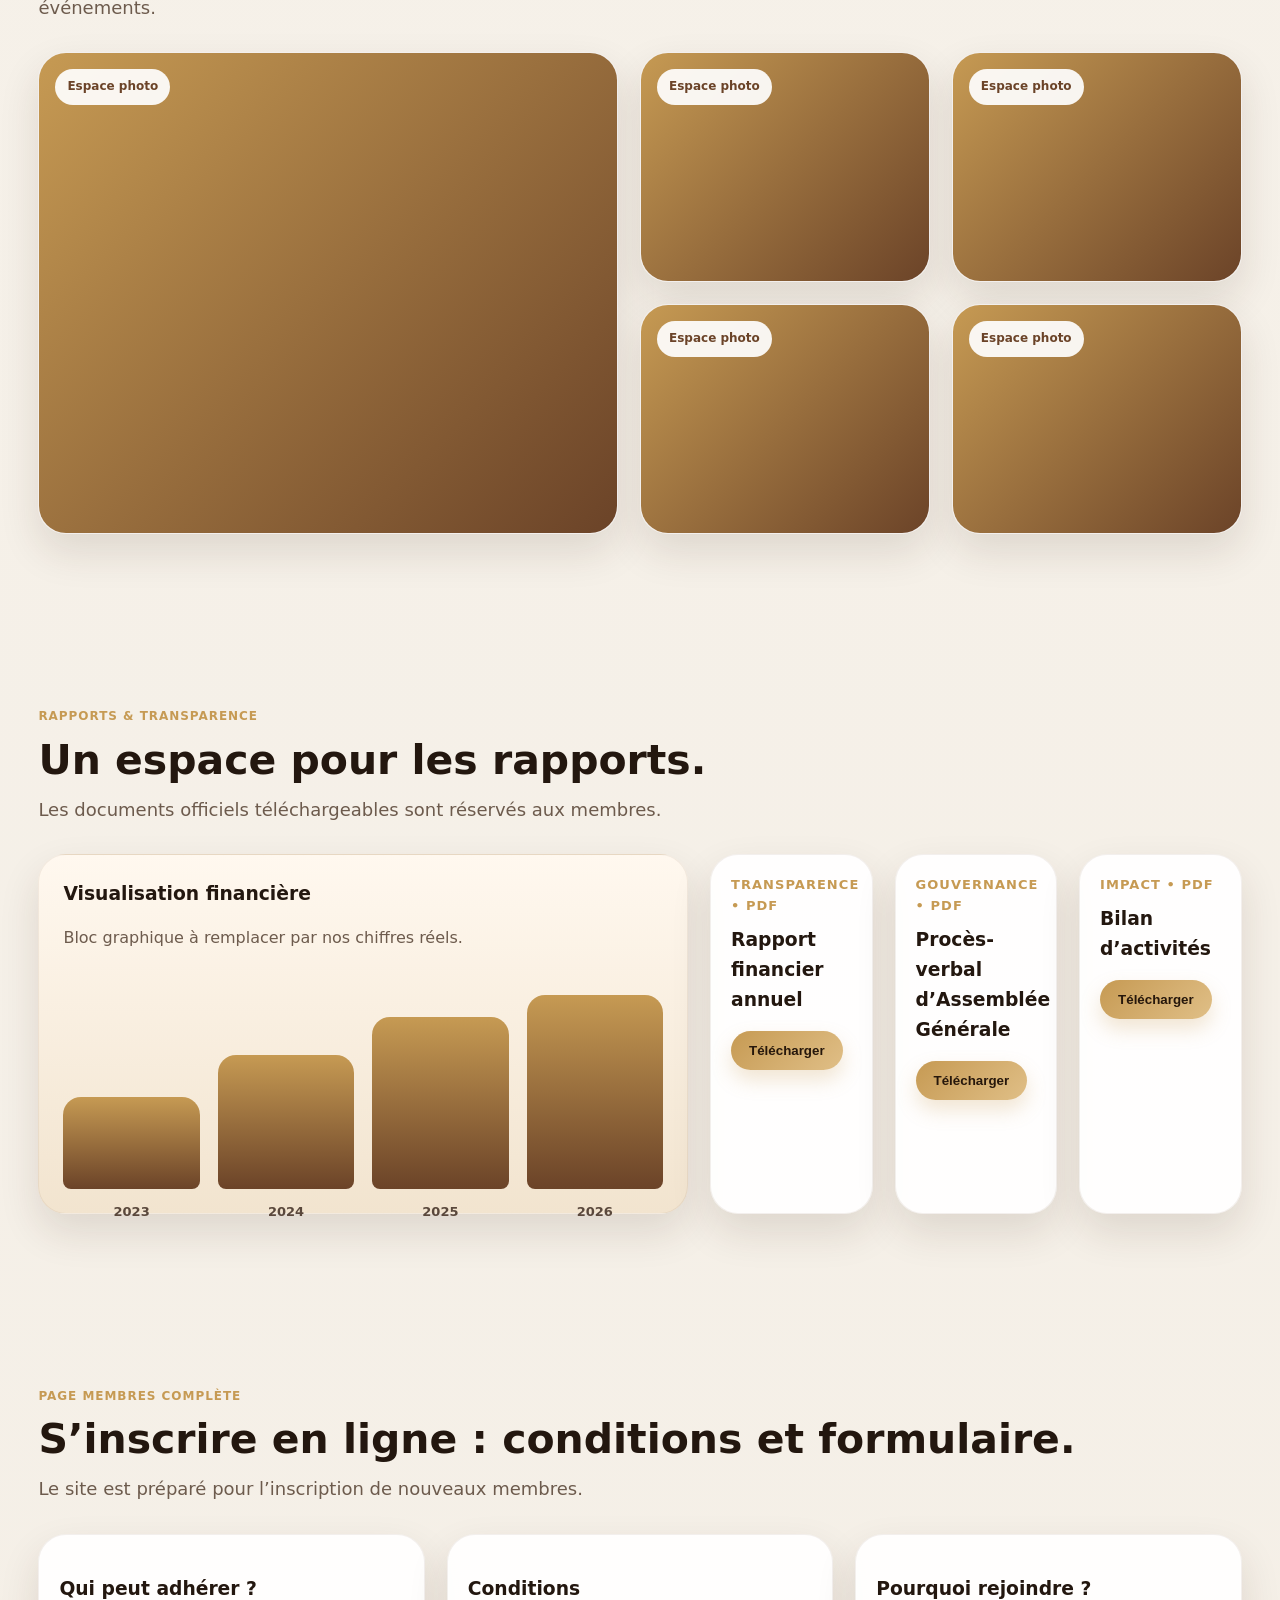
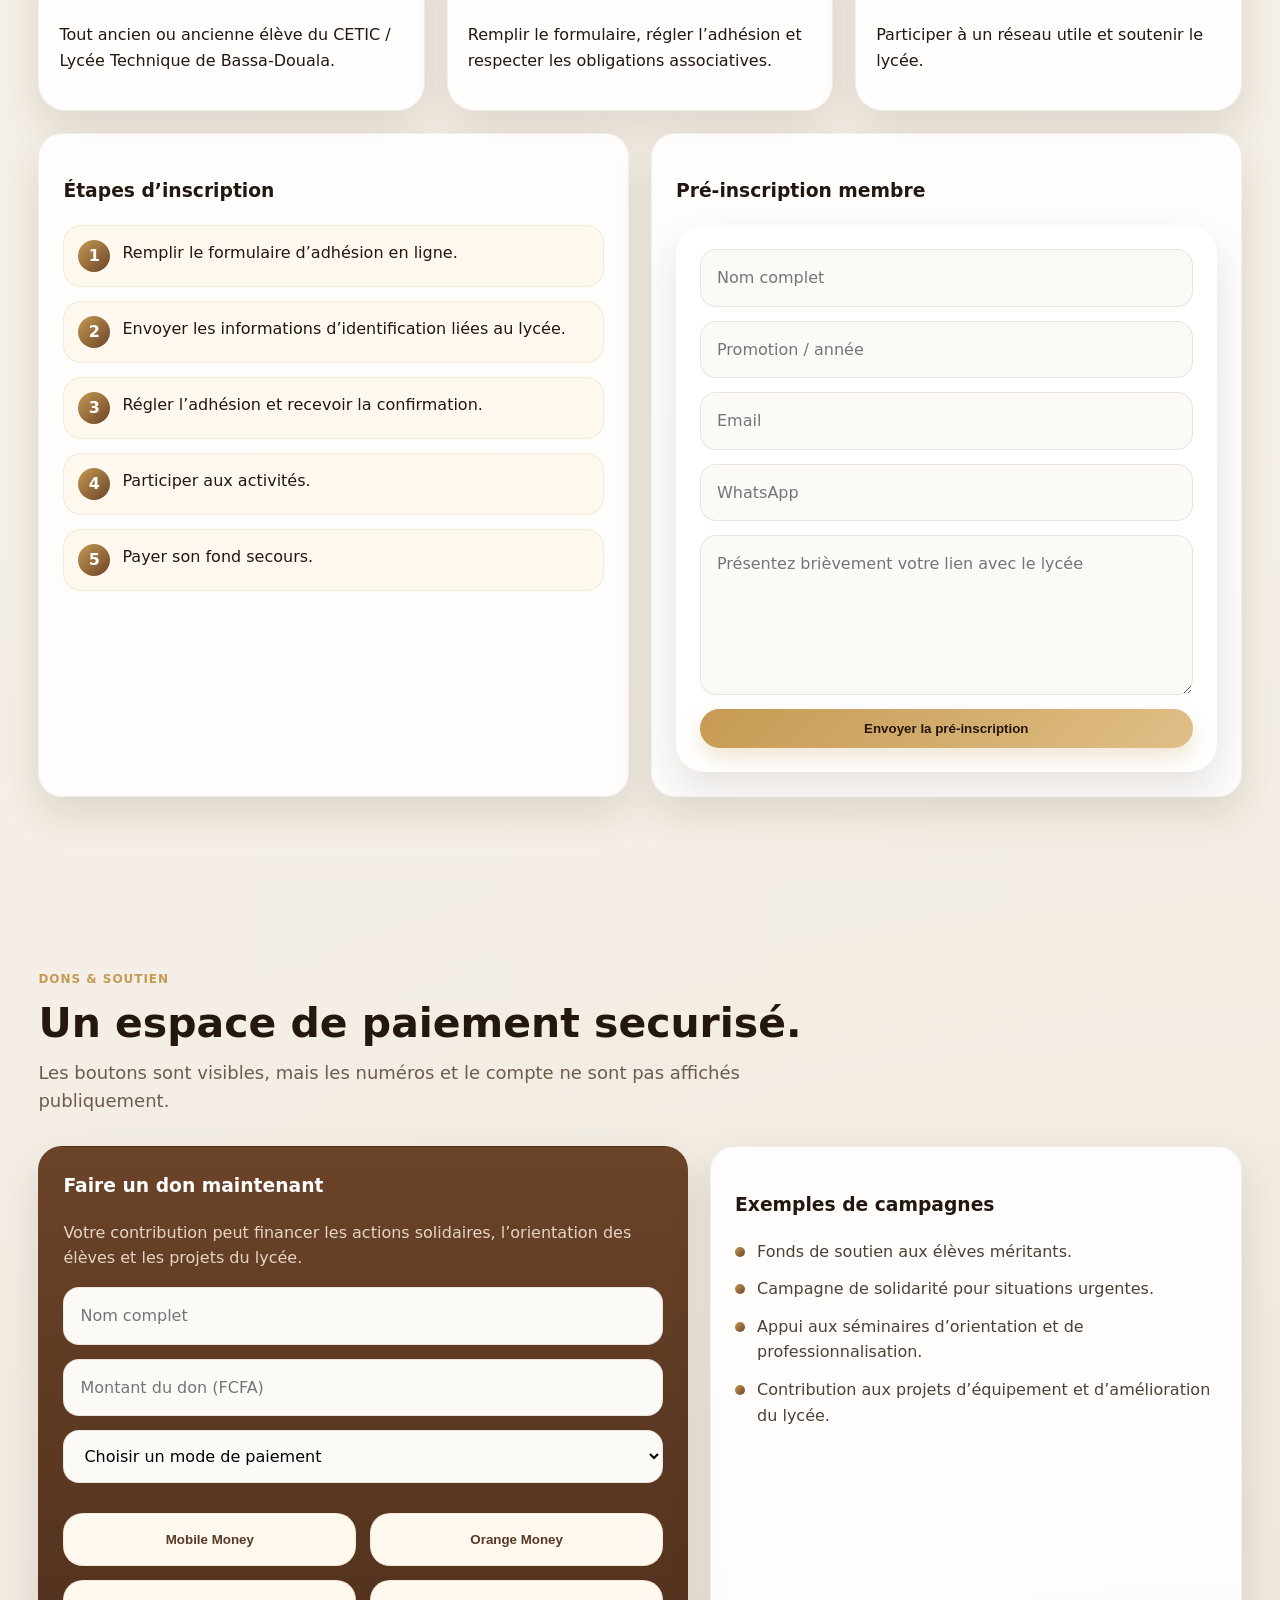
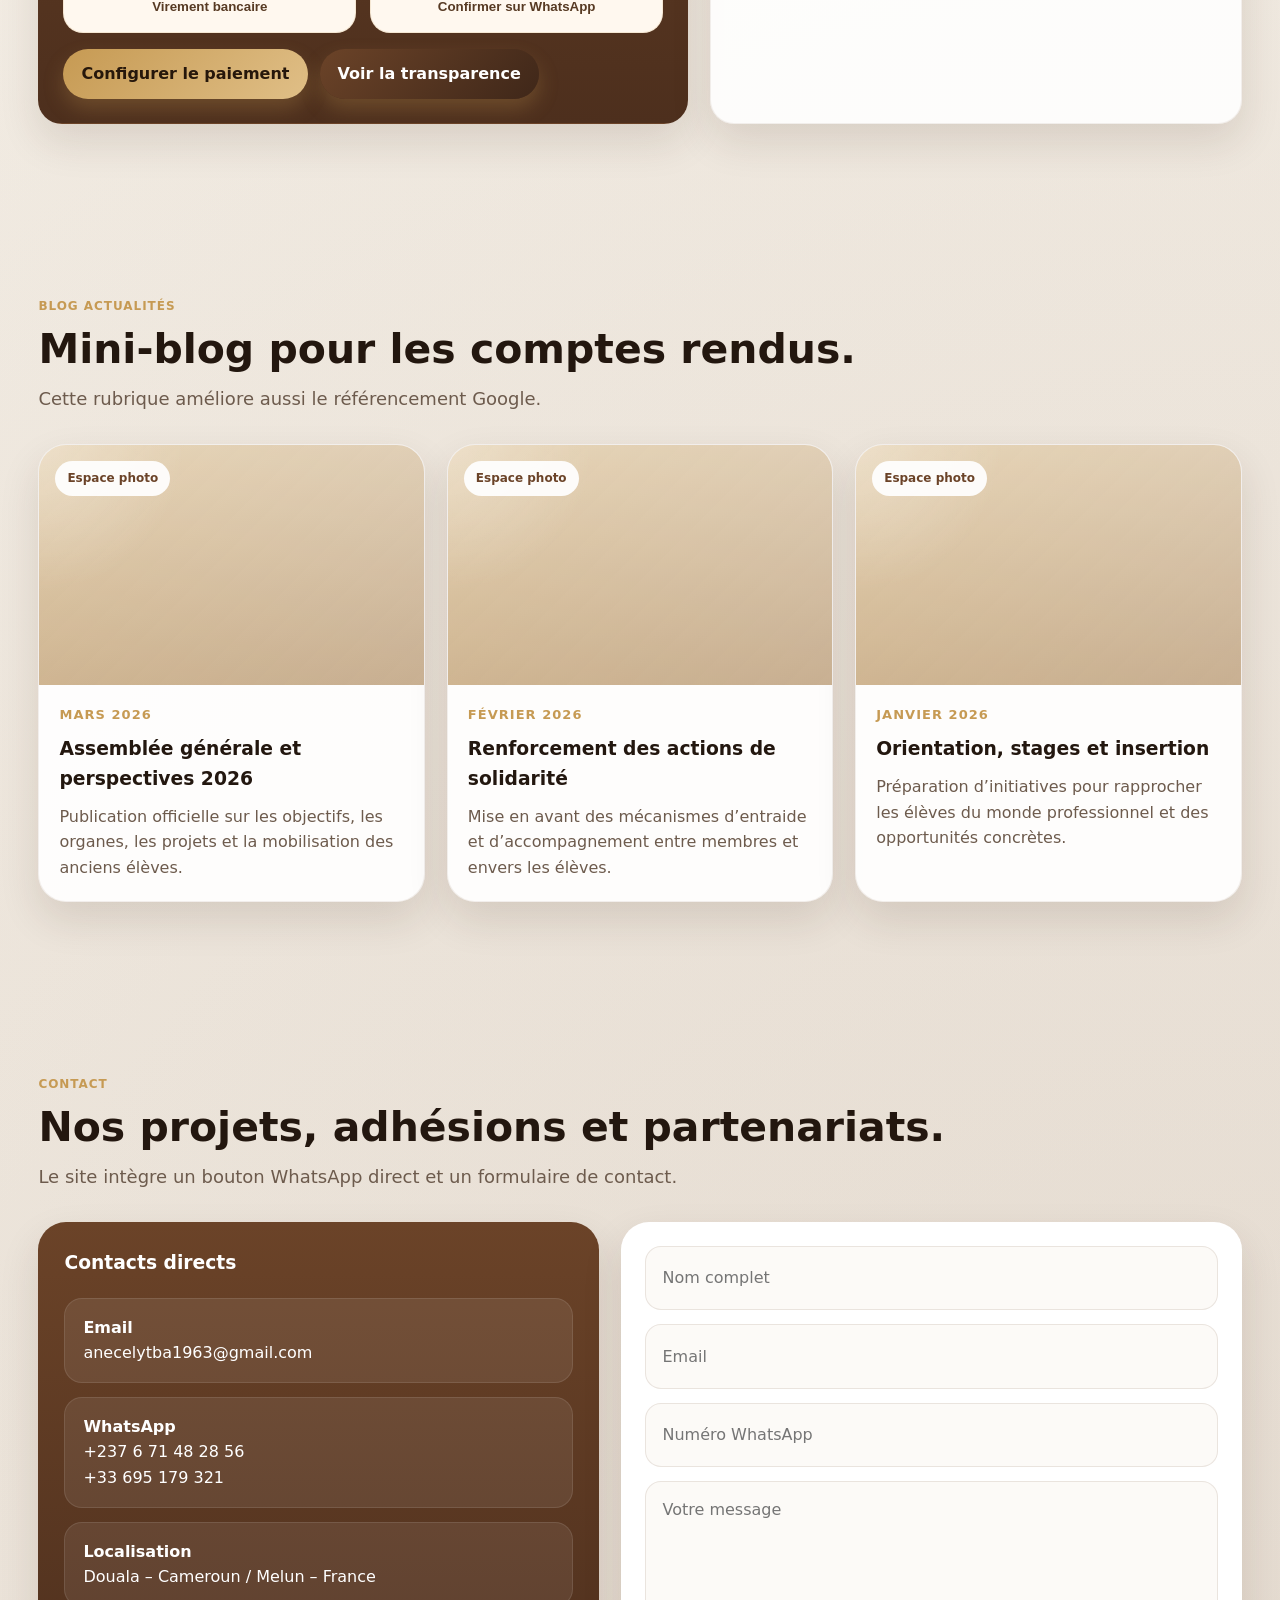
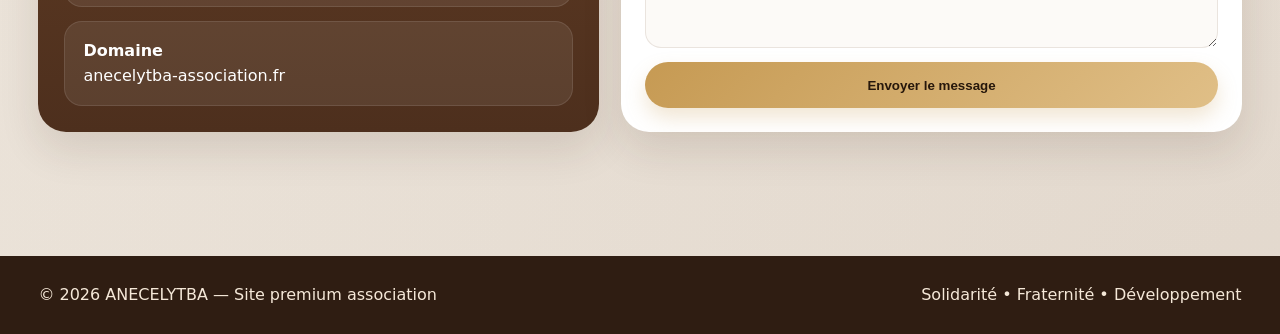
==== commit 2639056d: "Update index.html" ====
--- a/NGO_OKAY/index.html
+++ b/NGO_OKAY/index.html
@@ -26,7 +26,7 @@
 <div class="nav-actions"><a class="btn btn-dark" href="#membres">Devenir membre</a></div></div></div>
 
 <header class="hero" id="accueil"><div class="container hero-grid"><div class="reveal">
-<div class="eyebrow">Site officiel • anecelytba-association.org</div>
+<div class="eyebrow">Site officiel • anecelytba-association.fr</div>
 <h1>L’excellence africaine au cœur de l’identité d’ANECELYTBA.</h1>
 <p>ANECELYTBA rassemble les anciens élèves du CETIC et du Lycée Technique de Bassa-Douala autour de la solidarité, de la fraternité et du développement. Ce site vitrine premium valorise la transparence, les activités, les rapports, l’adhésion et l’impact réel de l’association.</p>
 <div class="cta"><a class="btn" href="#apropos">Découvrir l’association</a><a class="btn-outline" href="#membres">Devenir membre</a></div>
@@ -65,7 +65,7 @@
 
 <section id="actualites"><div class="container"><div class="section-title reveal"><span>Blog actualités</span><h2>Mini-blog pour les comptes rendus.</h2><p>Cette rubrique améliore aussi le référencement Google.</p></div><div class="news-grid" id="newsGrid"></div></div></section>
 
-<section id="contact"><div class="container"><div class="section-title reveal"><span>Contact</span><h2>Nos projets, adhésions et partenariats.</h2><p>Le site intègre un bouton WhatsApp direct et un formulaire de contact.</p></div><div class="contact-grid"><div class="contact-card reveal"><h3 style="margin-top:0">Contacts directs</h3><div class="contact-list"><div class="contact-item"><strong>Email</strong><br>anecelytba1963@gmail.com</div><div class="contact-item"><strong>WhatsApp</strong><br><a href="https://wa.me/237671482856" target="_blank">+237 6 71 48 28 56</a><br><a href="https://wa.me/33695179321" target="_blank">+33 695 179 321</a></div><div class="contact-item"><strong>Localisation</strong><br>Douala – Cameroun / Melun – France</div><div class="contact-item"><strong>Domaine</strong><br>anecelytba-association.org</div></div></div><form class="form reveal"><input class="input" placeholder="Nom complet" /><input class="input" placeholder="Email" /><input class="input" placeholder="Numéro WhatsApp" /><textarea placeholder="Votre message"></textarea><button class="btn" type="button">Envoyer le message</button></form></div></div></section>
+<section id="contact"><div class="container"><div class="section-title reveal"><span>Contact</span><h2>Nos projets, adhésions et partenariats.</h2><p>Le site intègre un bouton WhatsApp direct et un formulaire de contact.</p></div><div class="contact-grid"><div class="contact-card reveal"><h3 style="margin-top:0">Contacts directs</h3><div class="contact-list"><div class="contact-item"><strong>Email</strong><br>anecelytba1963@gmail.com</div><div class="contact-item"><strong>WhatsApp</strong><br><a href="https://wa.me/237671482856" target="_blank">+237 6 71 48 28 56</a><br><a href="https://wa.me/33695179321" target="_blank">+33 695 179 321</a></div><div class="contact-item"><strong>Localisation</strong><br>Douala – Cameroun / Melun – France</div><div class="contact-item"><strong>Domaine</strong><br>anecelytba-association.fr</div></div></div><form class="form reveal"><input class="input" placeholder="Nom complet" /><input class="input" placeholder="Email" /><input class="input" placeholder="Numéro WhatsApp" /><textarea placeholder="Votre message"></textarea><button class="btn" type="button">Envoyer le message</button></form></div></div></section>
 
 <footer><div class="container footer-grid"><div>© 2026 ANECELYTBA — Site premium association</div><div>Solidarité • Fraternité • Développement</div></div></footer>
 <a class="social-float facebook-float" href="https://facebook.com/anecelytba" target="_blank" aria-label="Facebook">
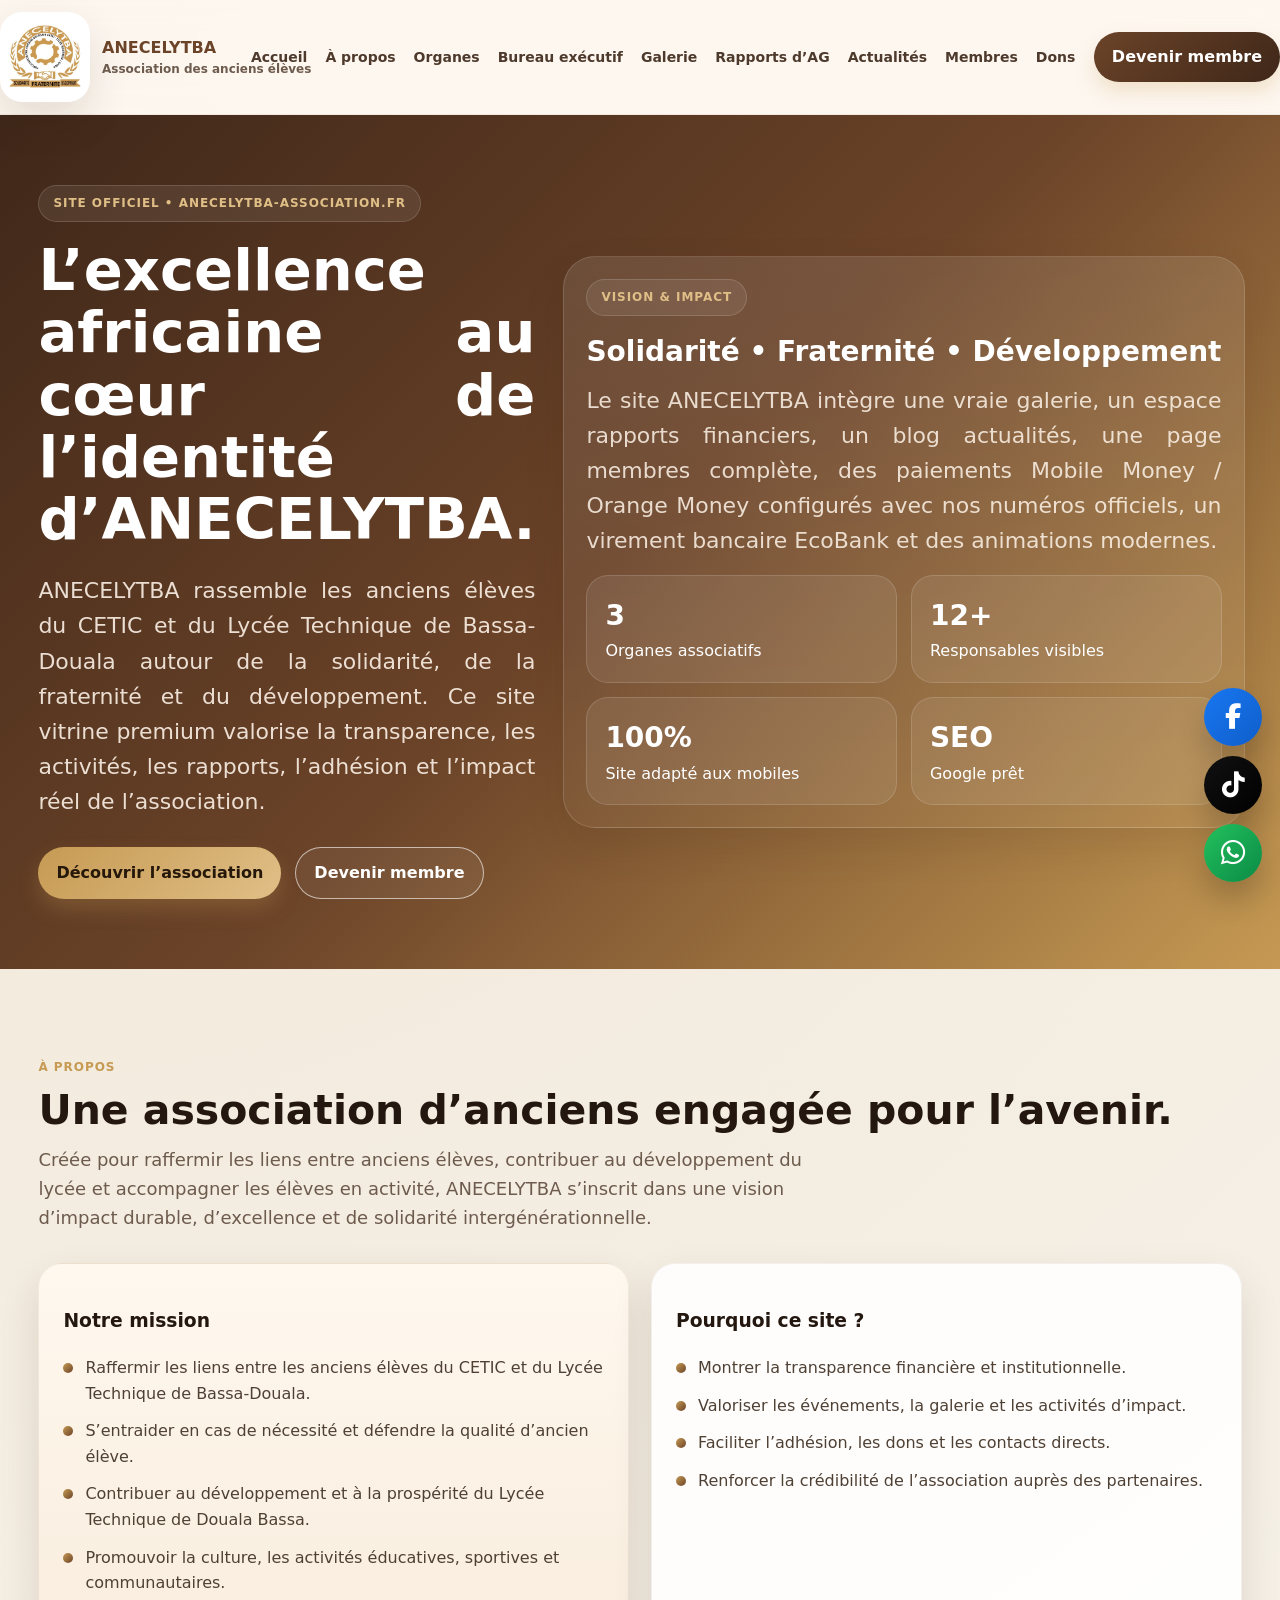
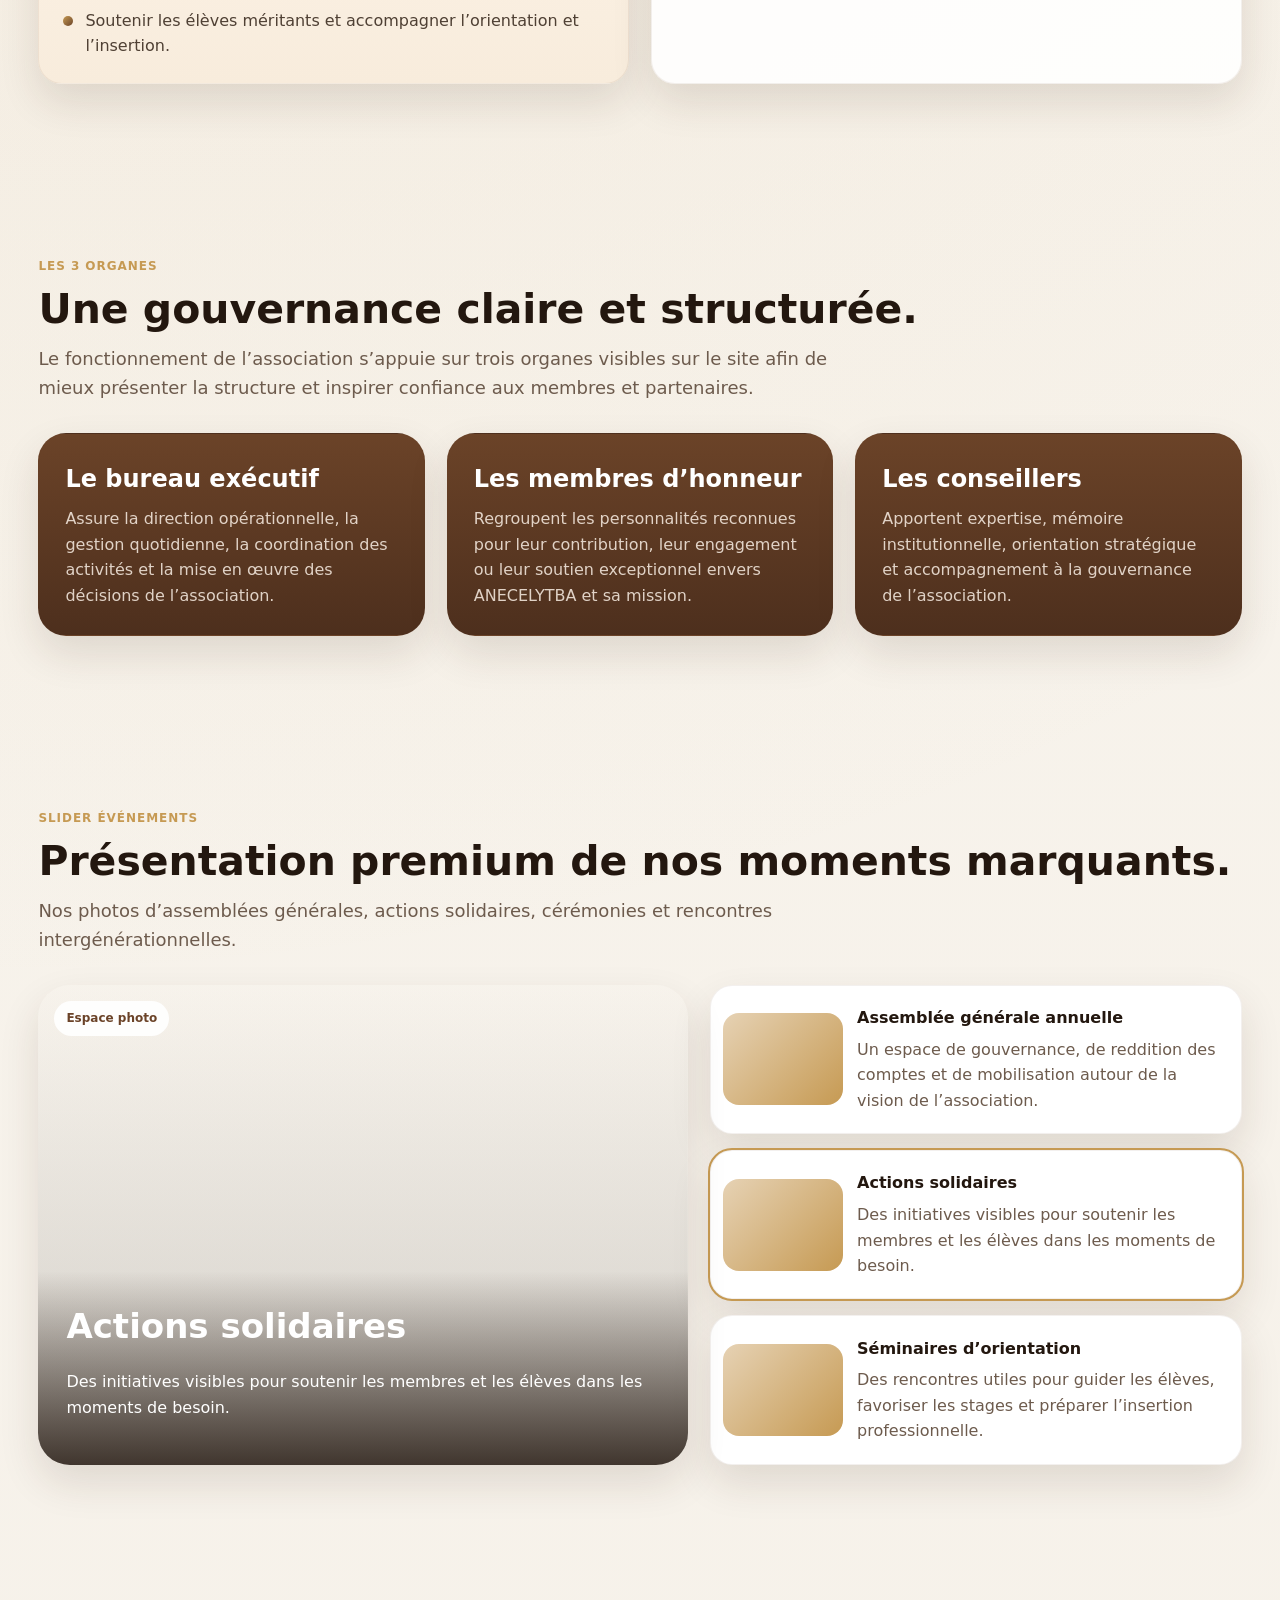
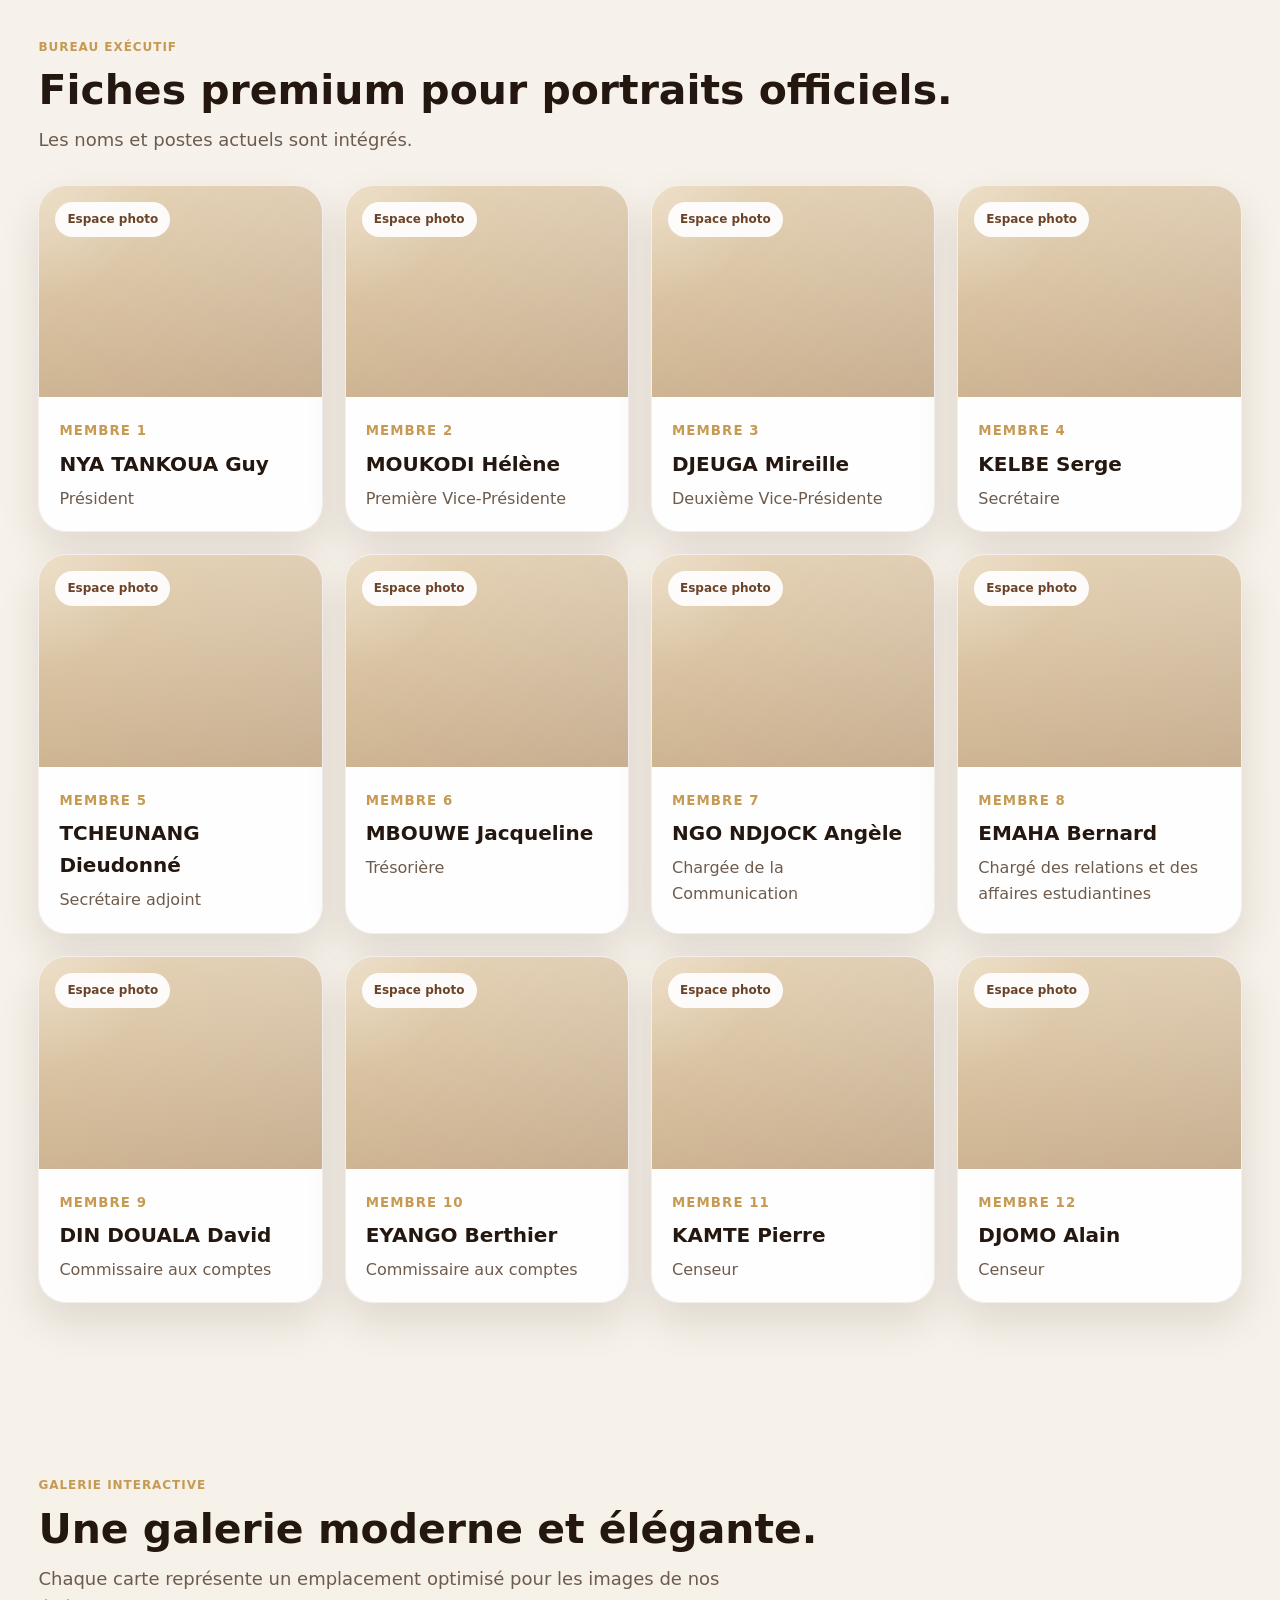
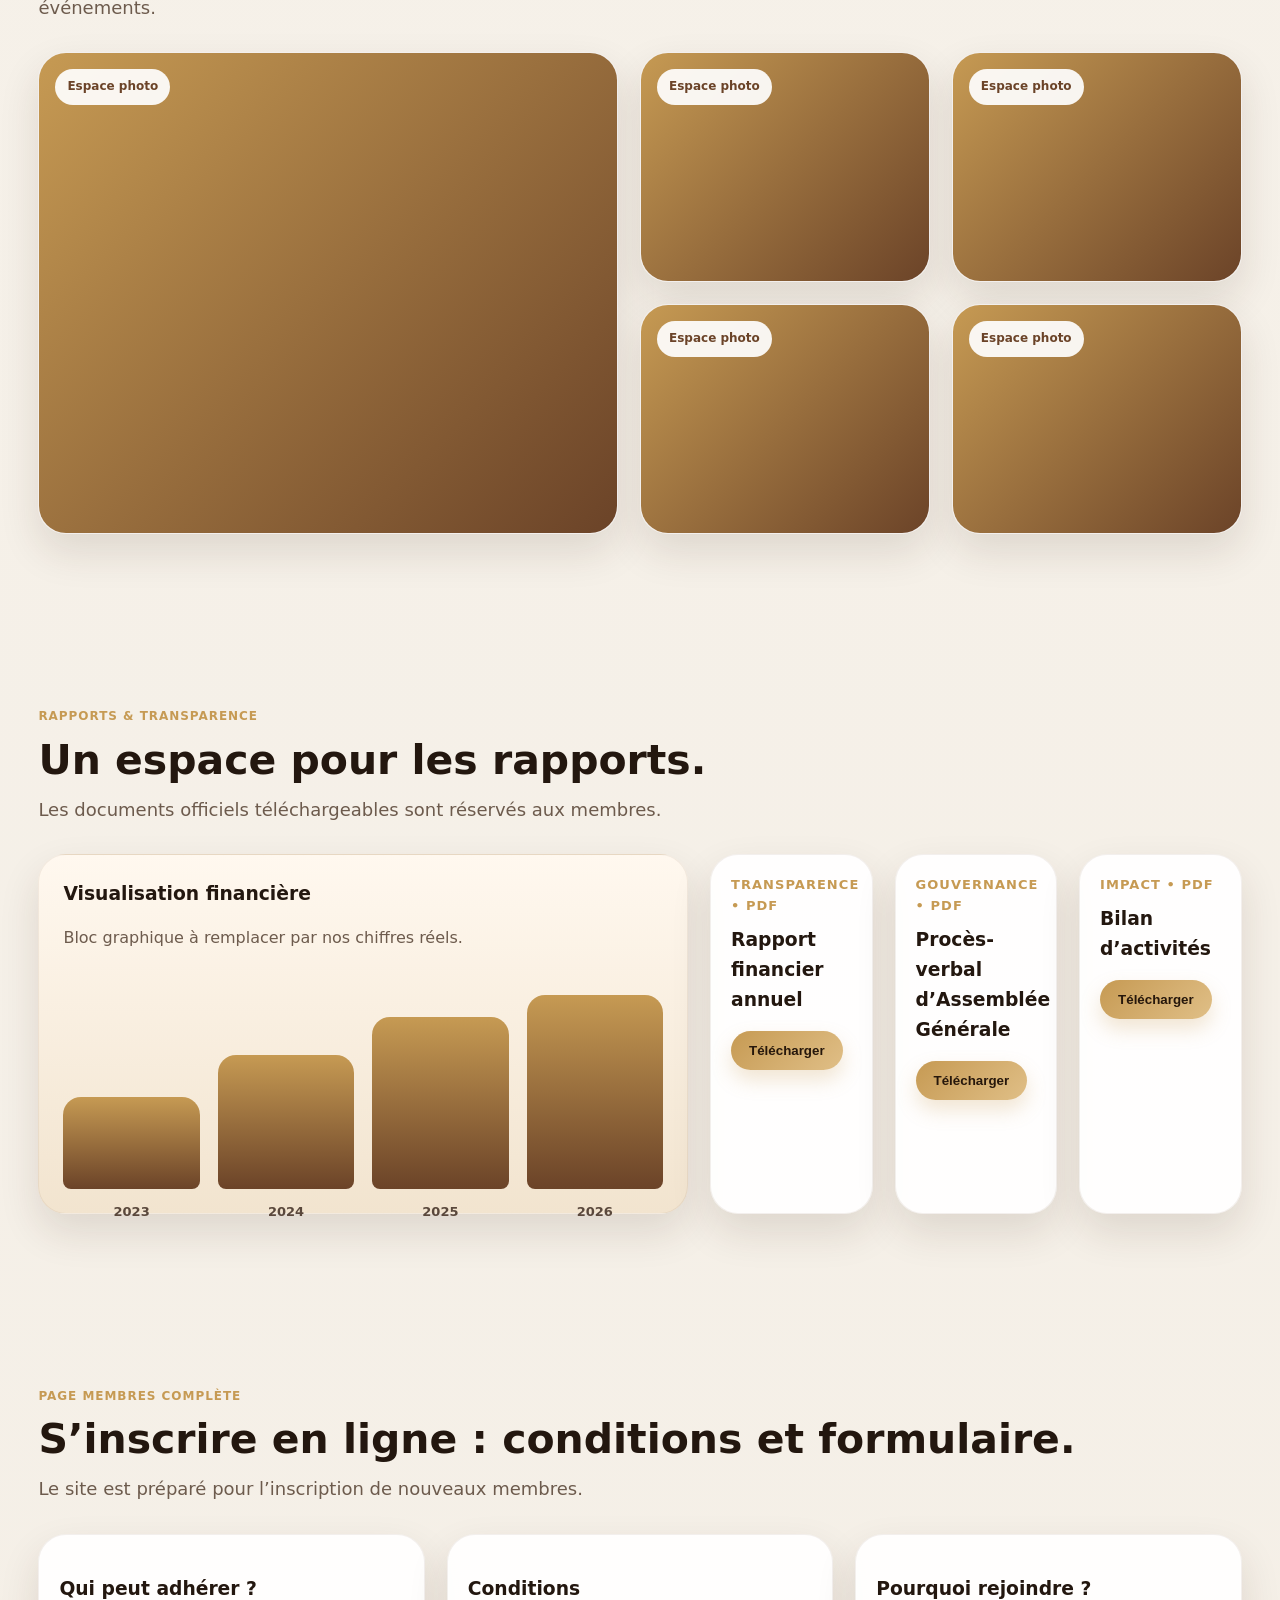
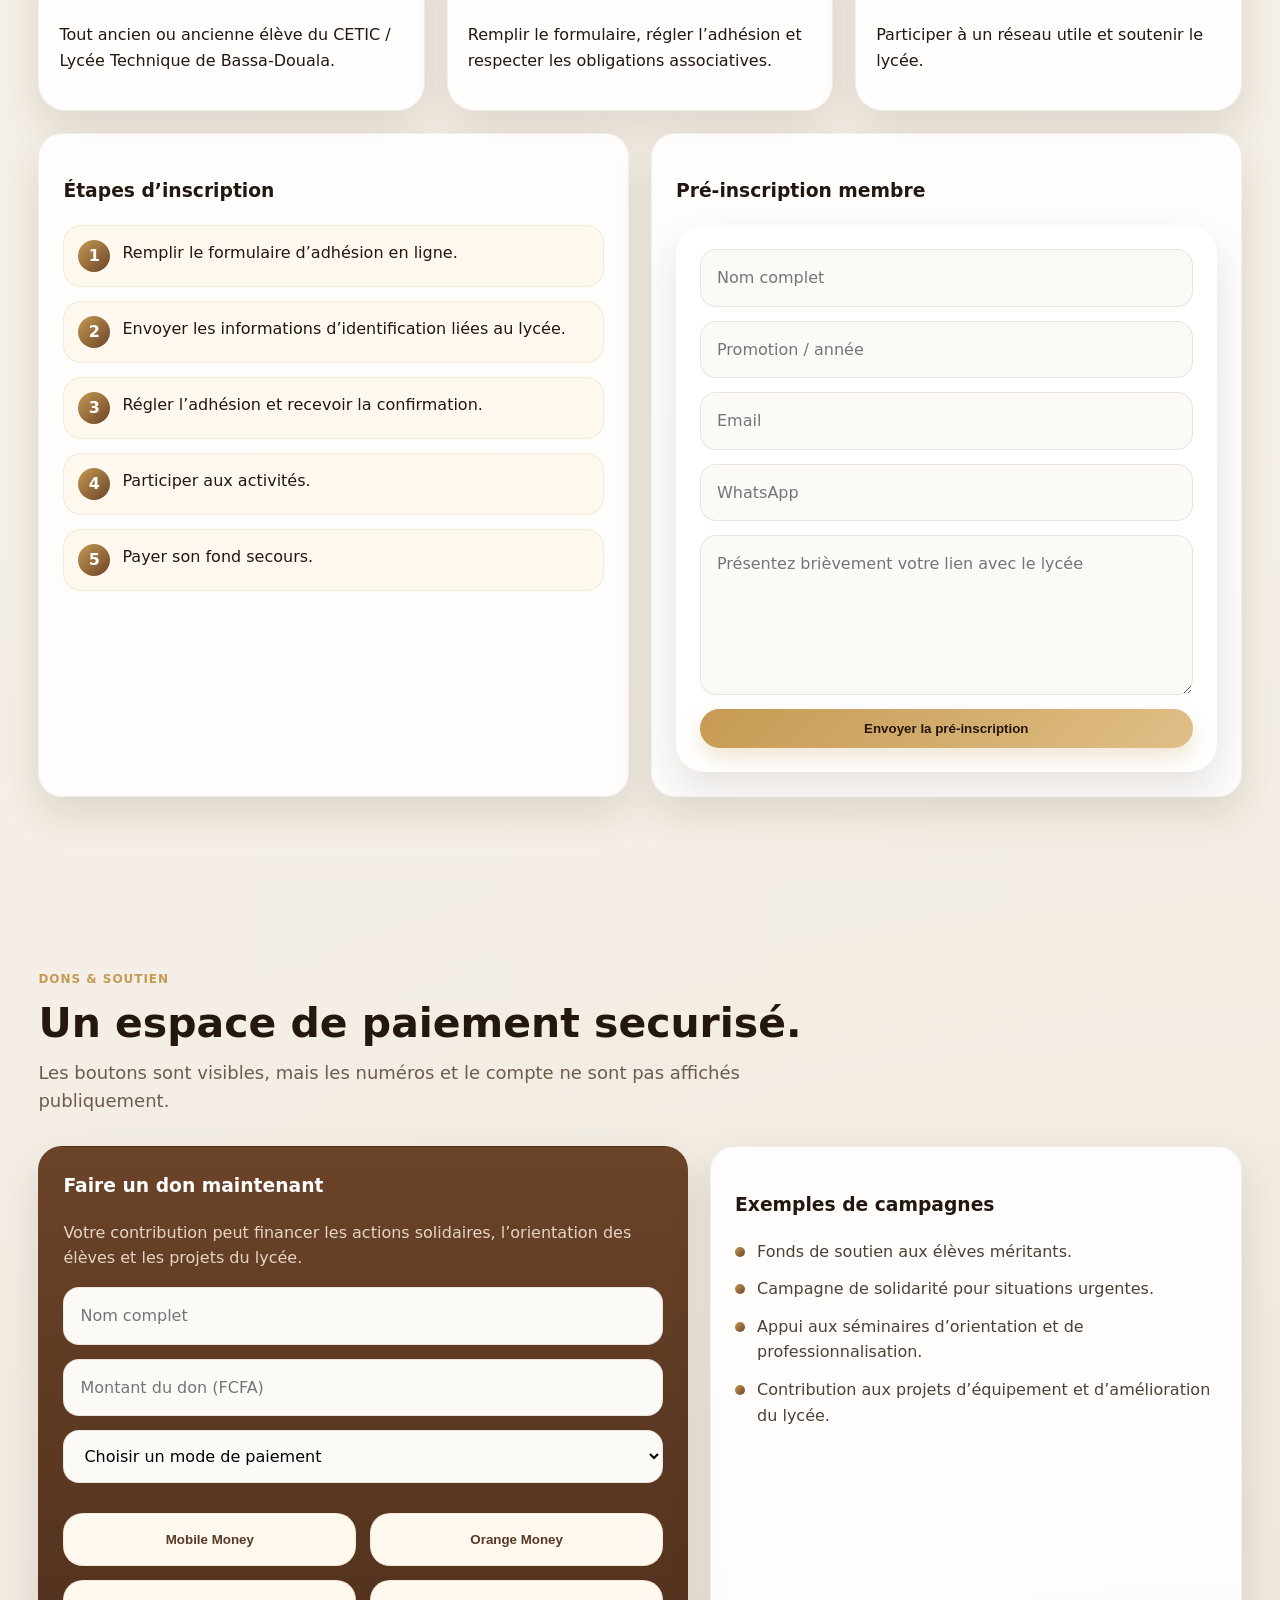
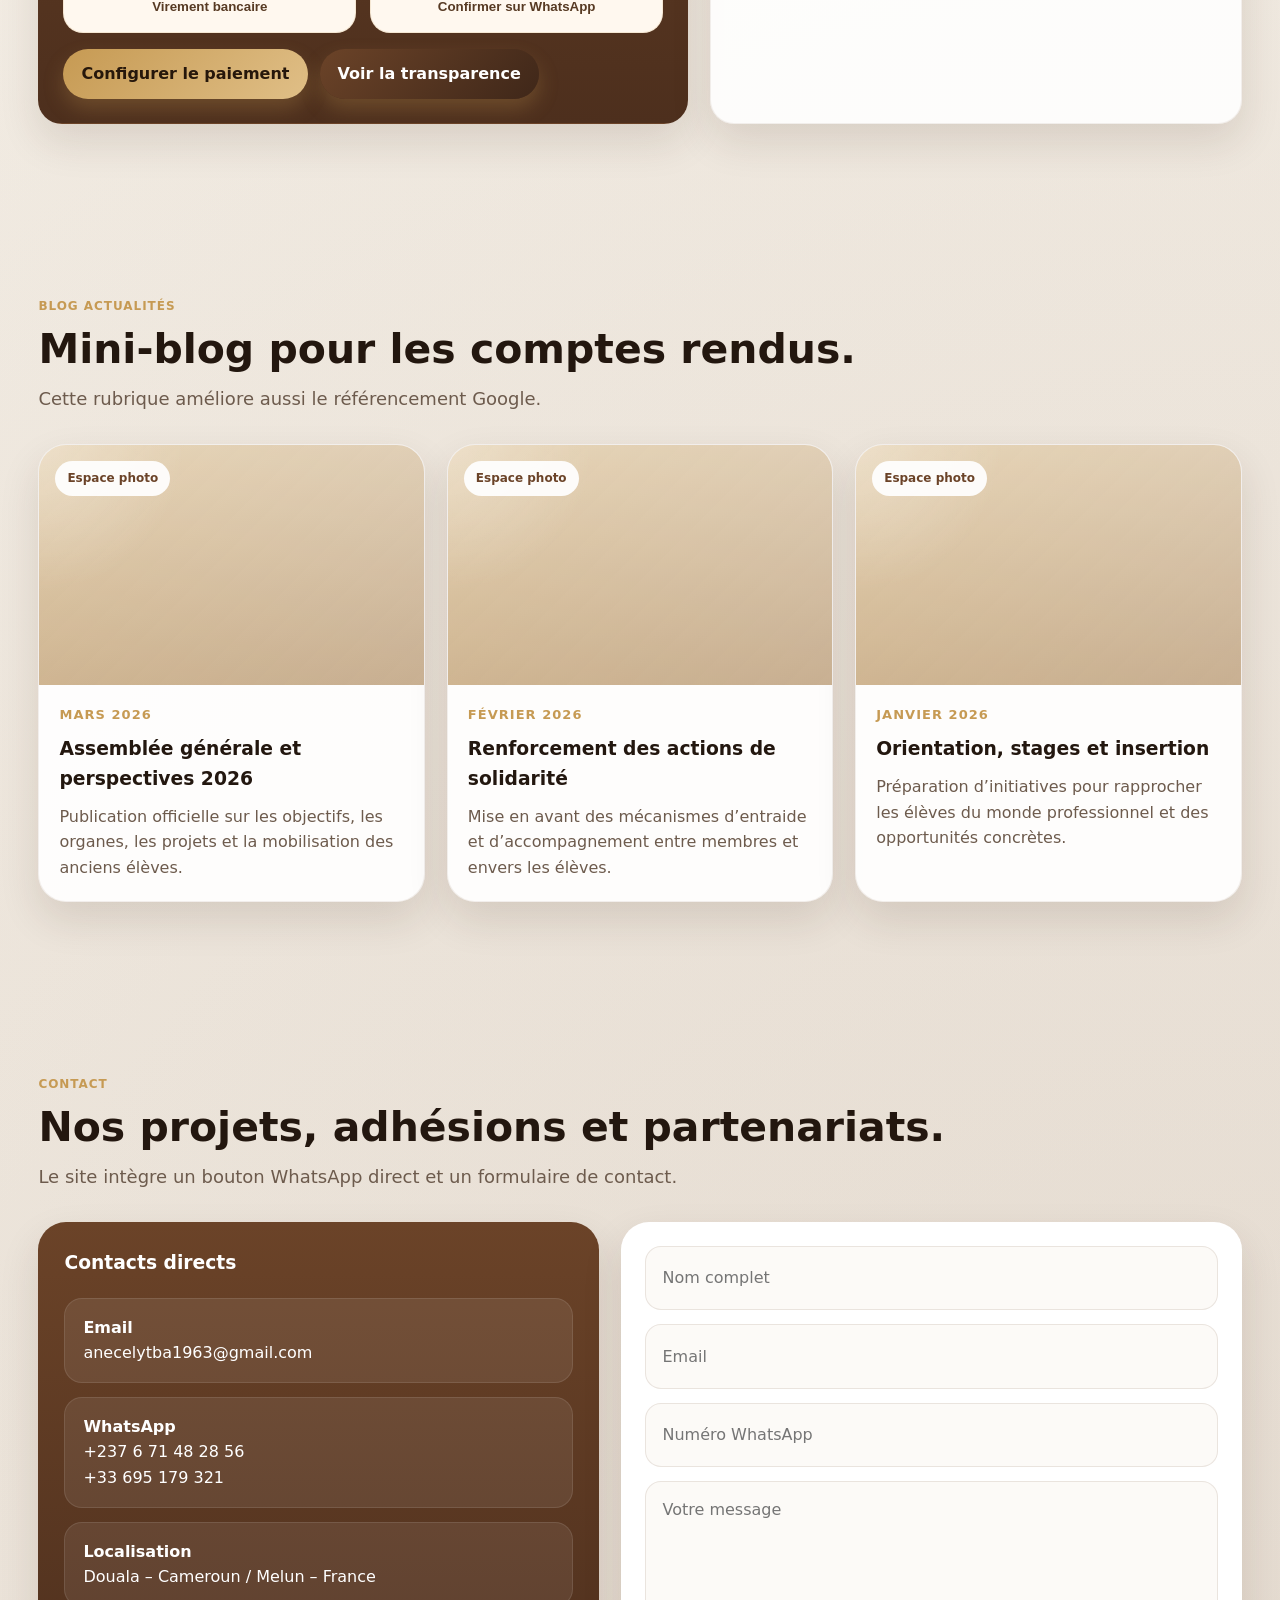
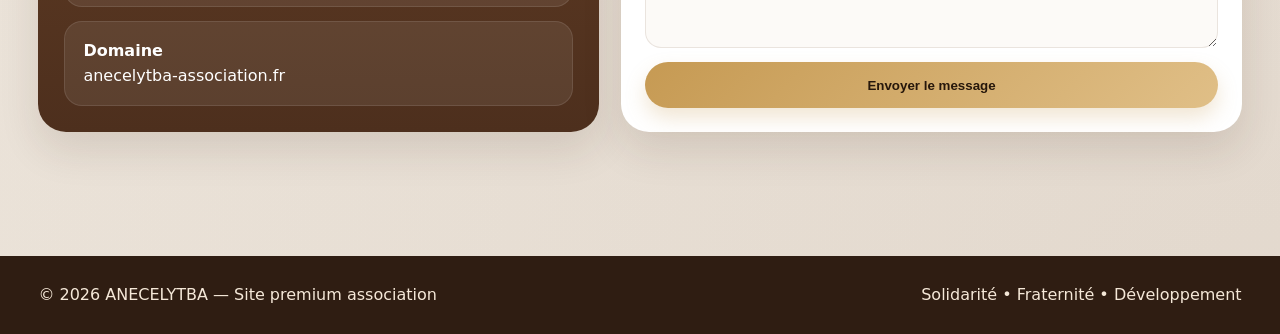
==== commit 4ec4c324: "Update index.html" ====
--- a/NGO_OKAY/index.html
+++ b/NGO_OKAY/index.html
@@ -1,8 +1,29 @@
 <!DOCTYPE html>
-<html lang="fr"><head>
+<html lang="fr">
+<head>
 <meta charset="UTF-8" /><meta name="viewport" content="width=device-width, initial-scale=1.0" />
+
+<!-- Google tag (gtag.js) -->
+<script async src="https://www.googletagmanager.com/gtag/js?id=G-SLJSXSPZ08"></script>
+<script>
+  window.dataLayer = window.dataLayer || [];
+  function gtag(){dataLayer.push(arguments);}
+  gtag('js', new Date());
+
+  gtag('config', 'G-SLJSXSPZ08');
+</script>
+
 <title>ANECELYTBA | Association des Anciens Élèves du CETIC – Lycée Technique de Bassa-Douala</title>
 <meta name="description" content="Site officiel d’ANECELYTBA" />
+<meta name="keywords" content="Association des Anciens Élèves du CETIC – Lycée Technique de Bassa-Douala" />
+
+<meta name="author" content="ANECELYTBA" />
+
+<meta property="og:title" content="ANECELYTBA - Association officielle" />
+<meta property="og:description" content="Solidarité • Fraternité • Développement" />
+<meta property="og:type" content="website" />
+<meta property="og:url" content="https://anecelytba-association.fr" />
+
 <link rel="icon" href="assets/images/logo.png" />
 <link rel="stylesheet" href="assets/css/style.css" />
 <link rel="stylesheet" href="https://cdnjs.cloudflare.com/ajax/libs/font-awesome/6.5.2/css/all.min.css" crossorigin="anonymous" referrerpolicy="no-referrer" />
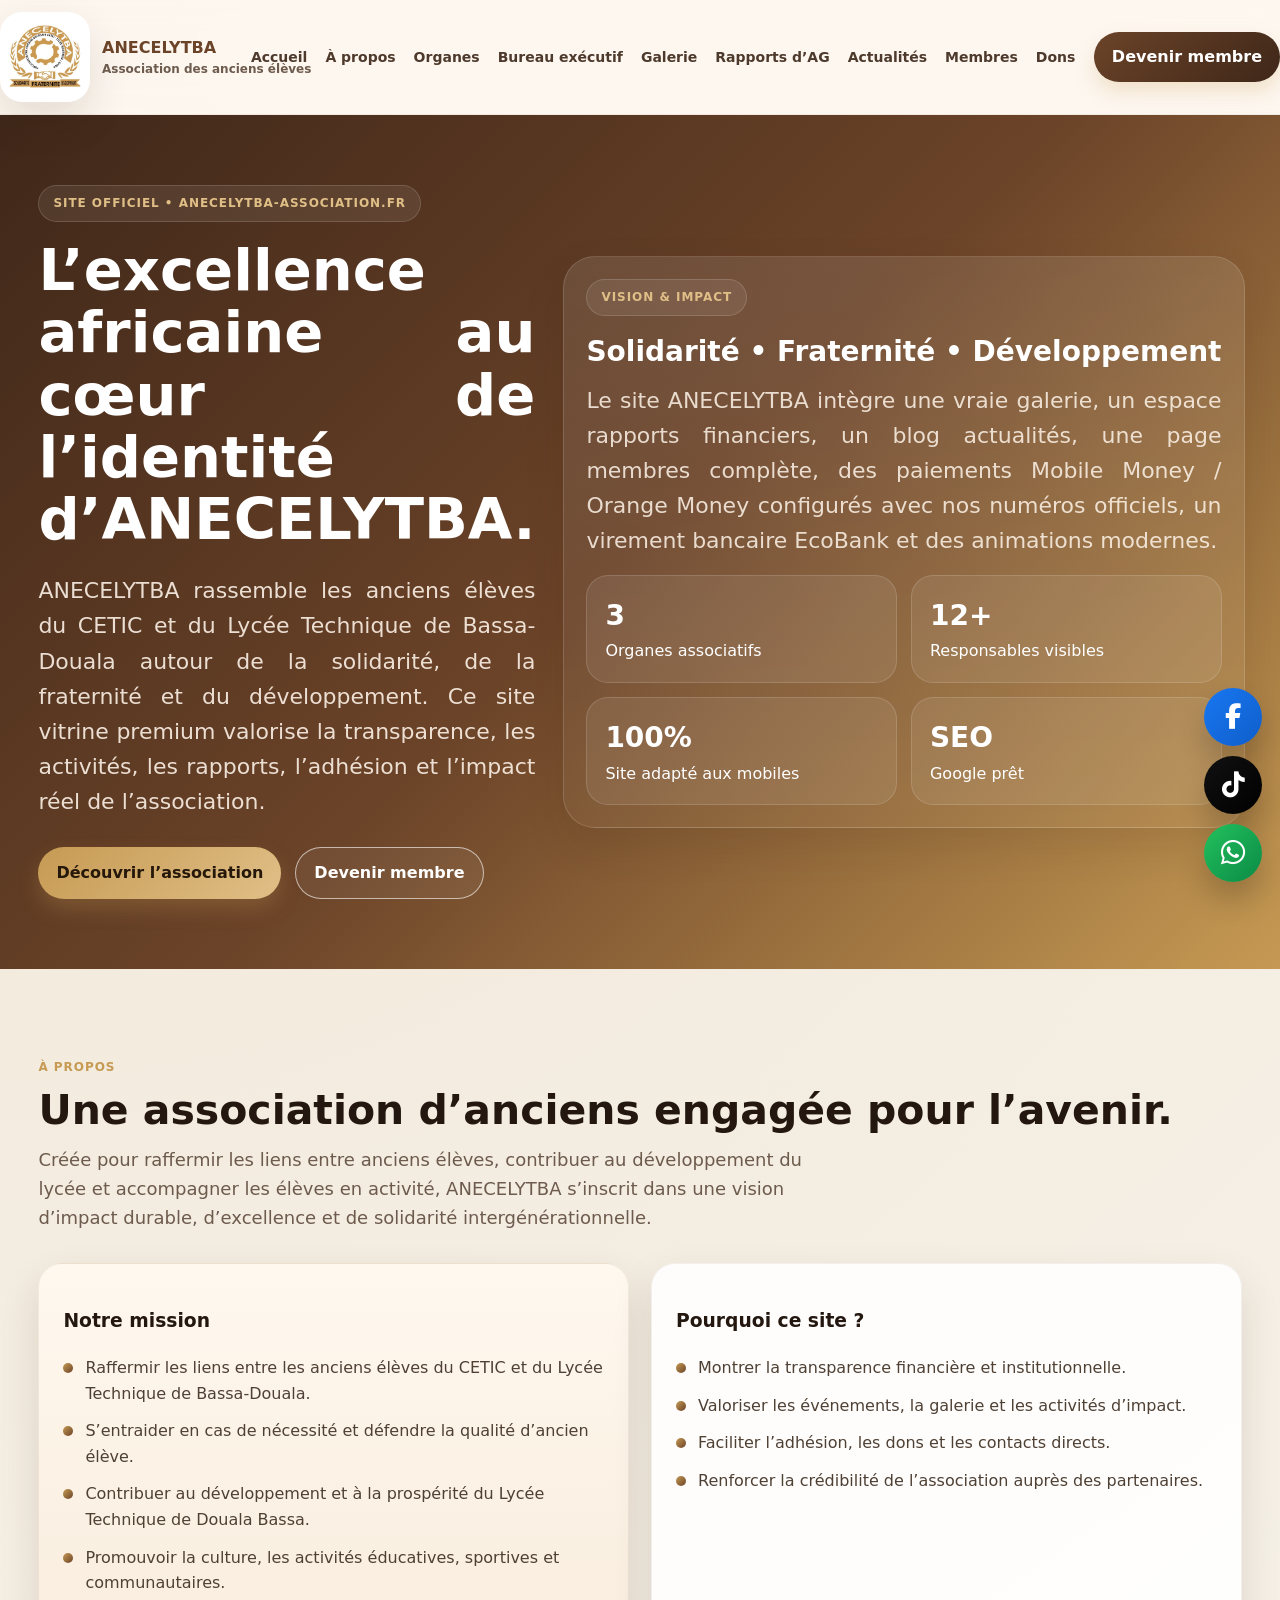
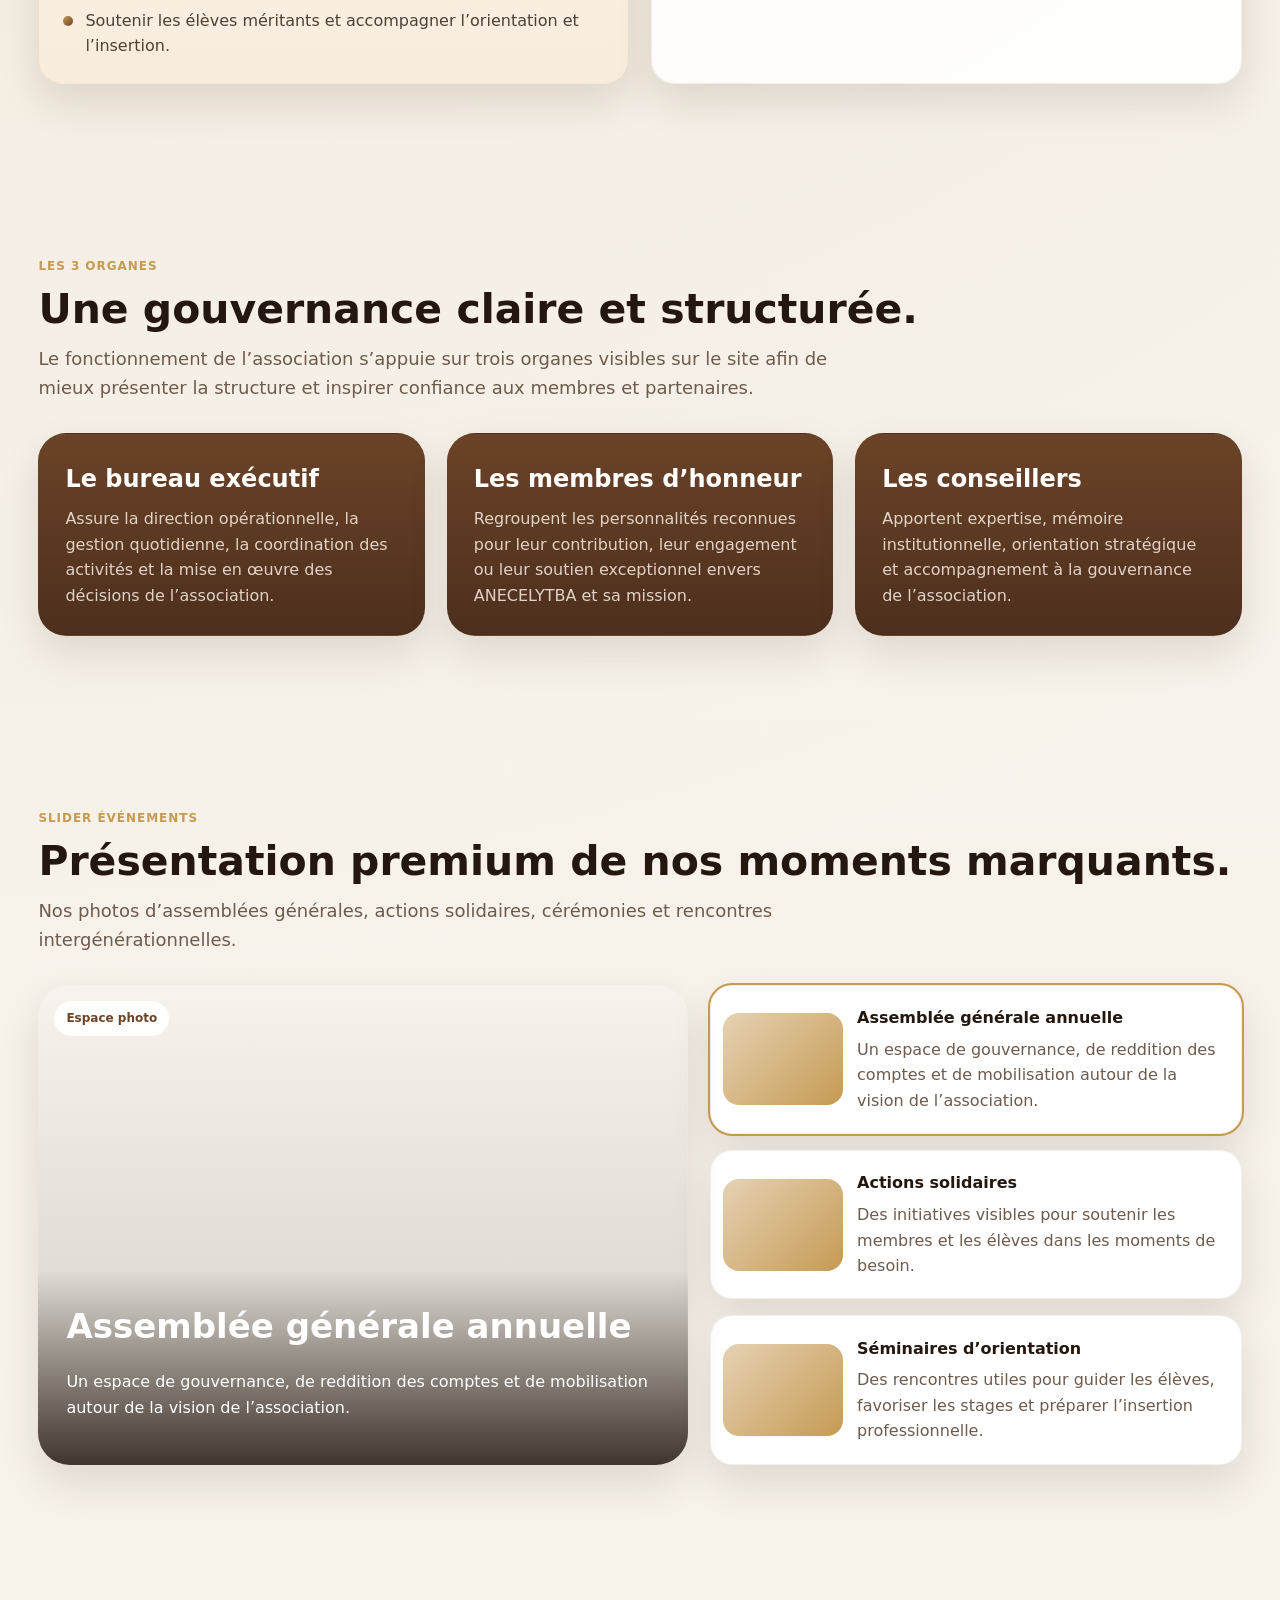
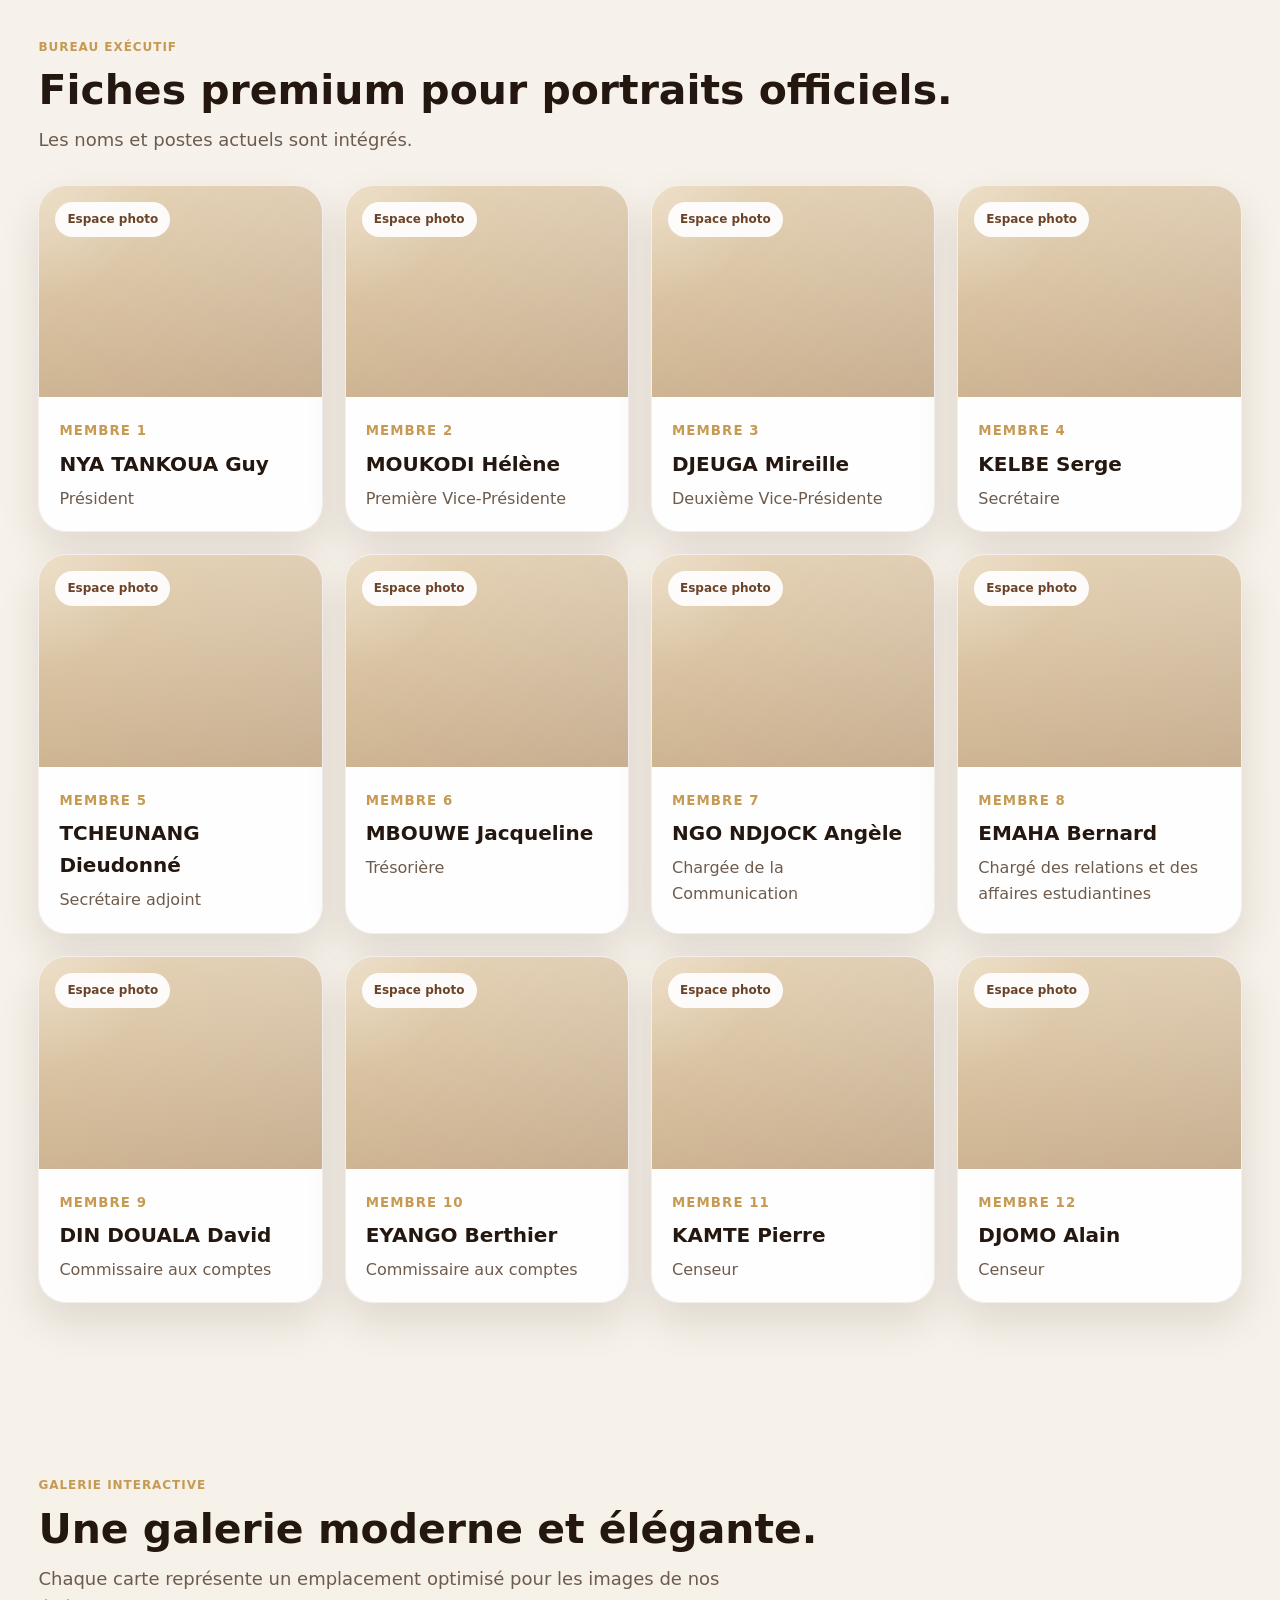
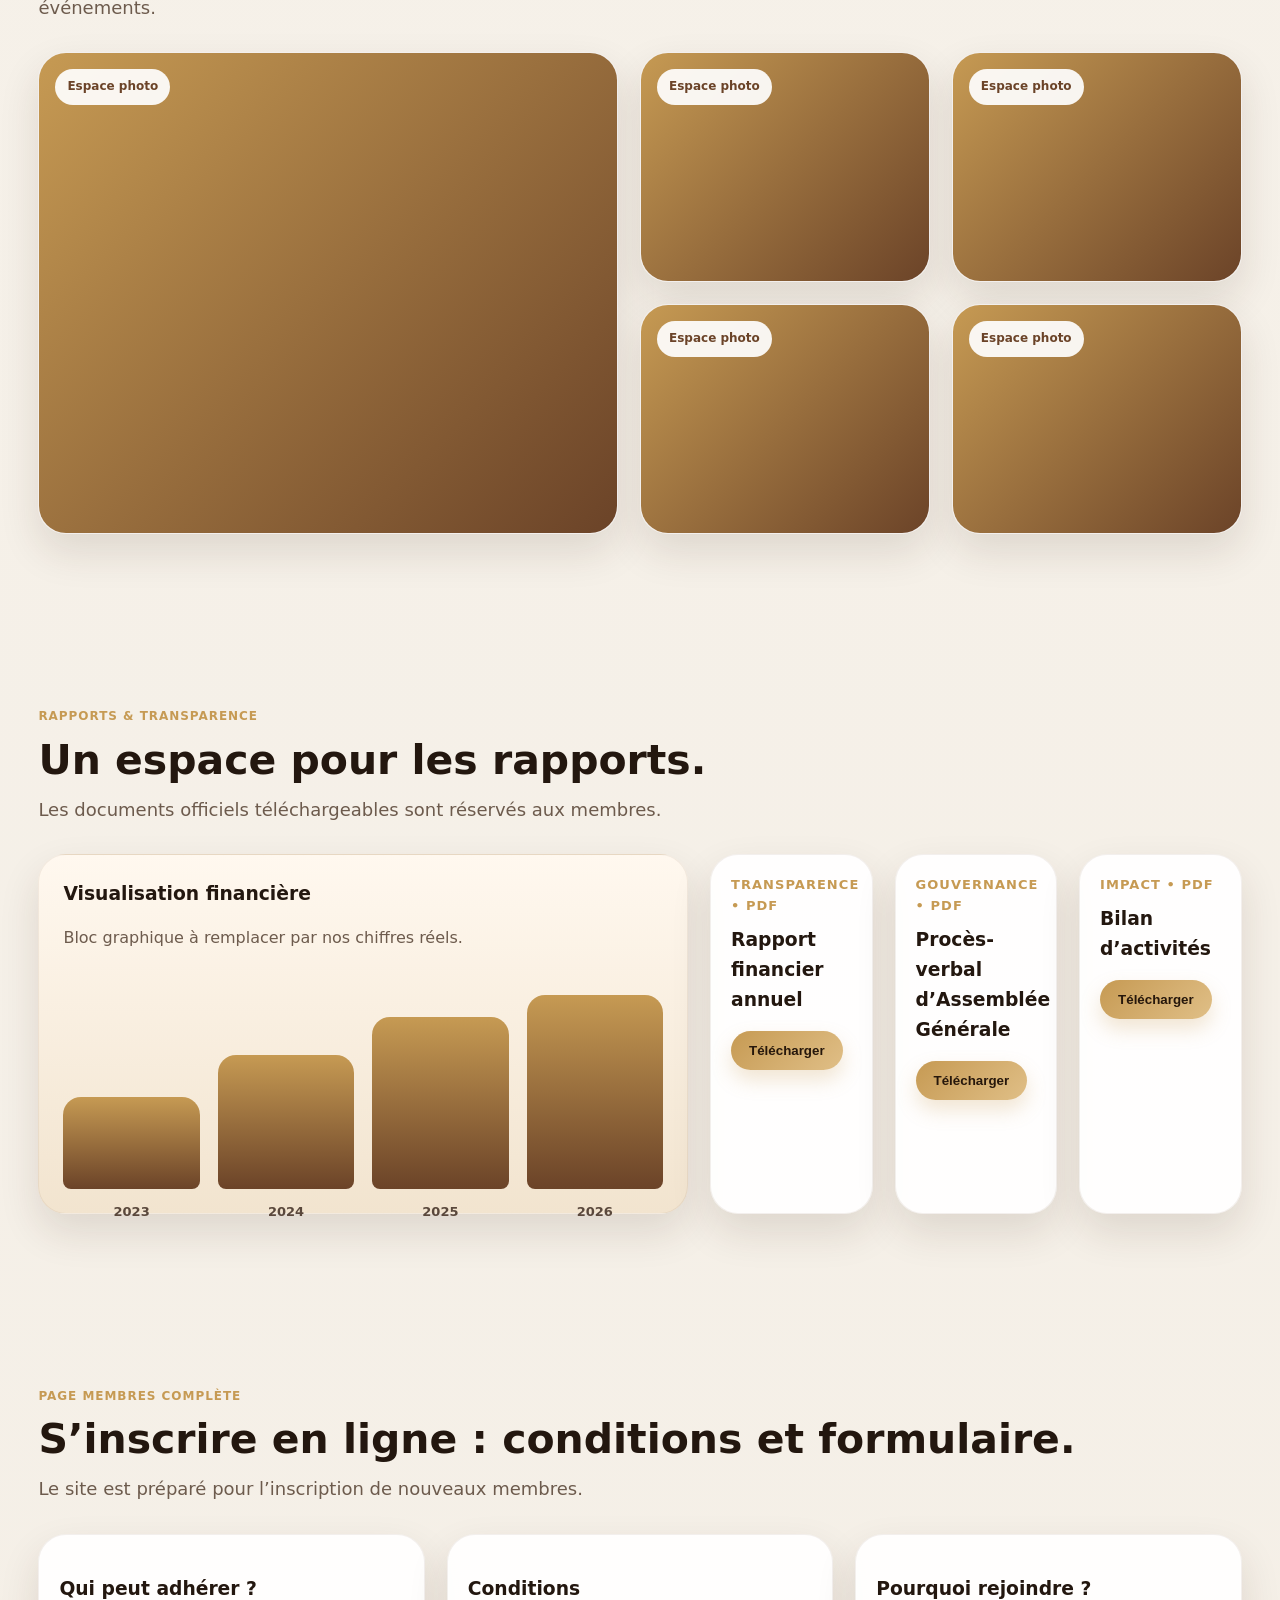
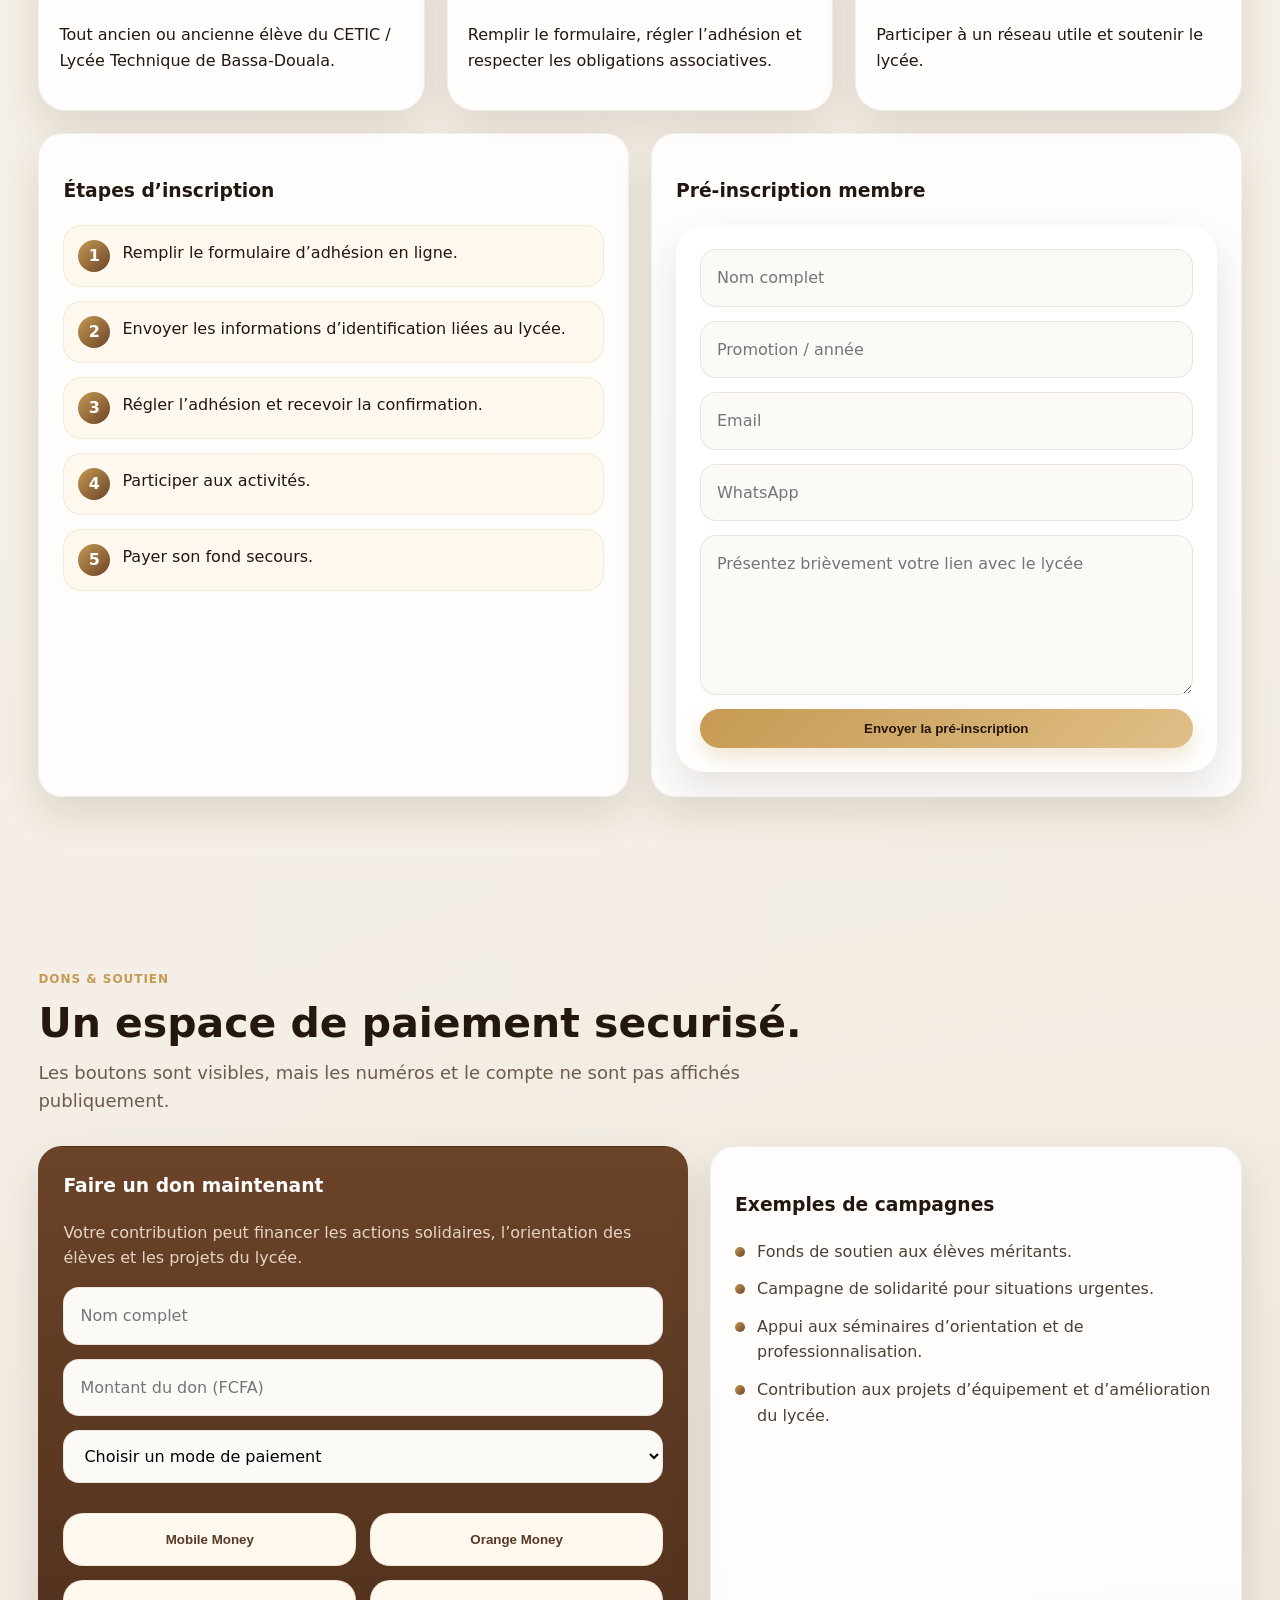
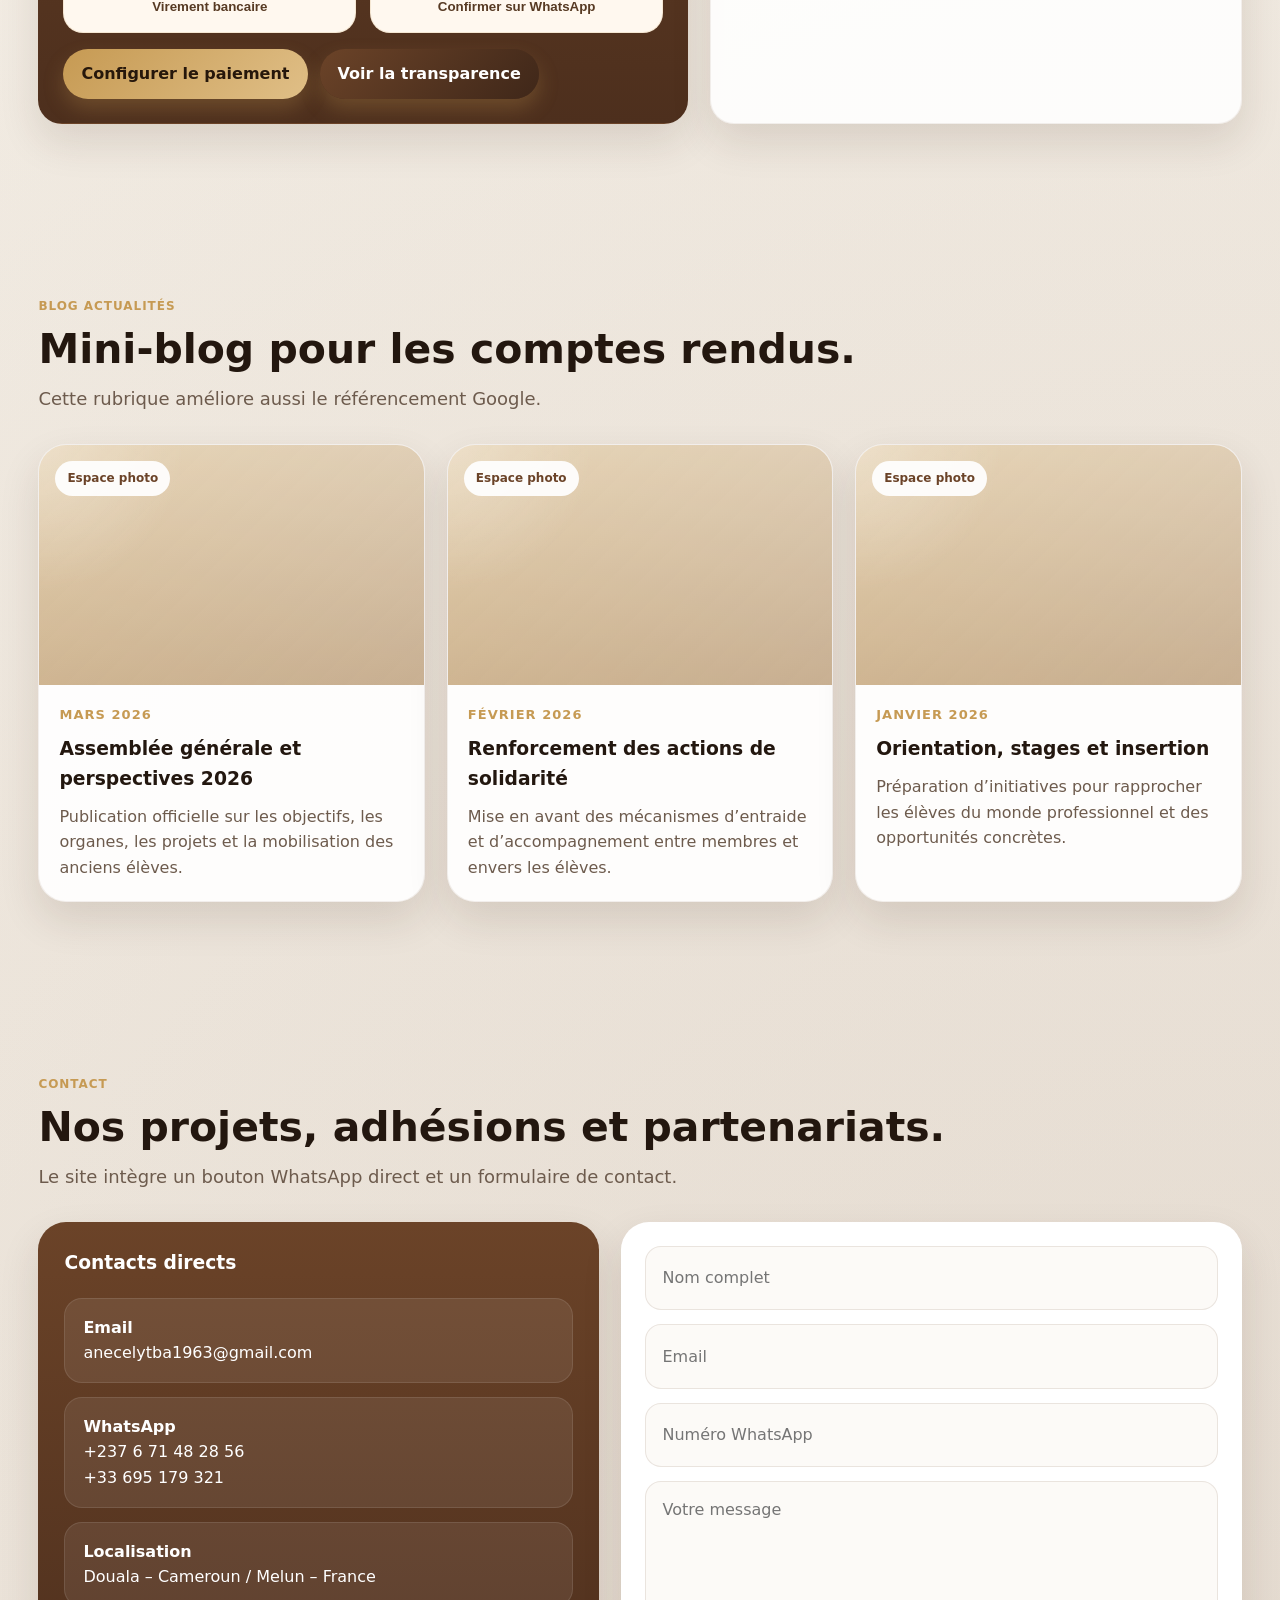
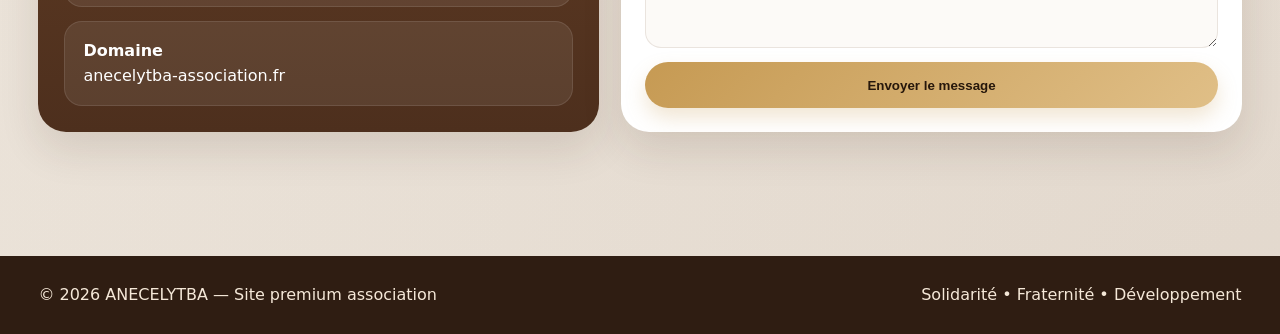
==== commit b0c4114a: "Update index.html" ====
--- a/NGO_OKAY/index.html
+++ b/NGO_OKAY/index.html
@@ -1,29 +1,40 @@
 <!DOCTYPE html>
 <html lang="fr">
 <head>
-<meta charset="UTF-8" /><meta name="viewport" content="width=device-width, initial-scale=1.0" />
-
-<!-- Google tag (gtag.js) -->
-<script async src="https://www.googletagmanager.com/gtag/js?id=G-SLJSXSPZ08"></script>
-<script>
-  window.dataLayer = window.dataLayer || [];
-  function gtag(){dataLayer.push(arguments);}
-  gtag('js', new Date());
-
-  gtag('config', 'G-SLJSXSPZ08');
-</script>
-
-<title>ANECELYTBA | Association des Anciens Élèves du CETIC – Lycée Technique de Bassa-Douala</title>
-<meta name="description" content="Site officiel d’ANECELYTBA" />
-<meta name="keywords" content="Association des Anciens Élèves du CETIC – Lycée Technique de Bassa-Douala" />
-
-<meta name="author" content="ANECELYTBA" />
-
-<meta property="og:title" content="ANECELYTBA - Association officielle" />
-<meta property="og:description" content="Solidarité • Fraternité • Développement" />
-<meta property="og:type" content="website" />
-<meta property="og:url" content="https://anecelytba-association.fr" />
-
+
+  <!-- Basic Meta -->
+  <meta charset="UTF-8" />
+  <meta name="viewport" content="width=device-width, initial-scale=1.0" />
+
+  <!-- SEO -->
+  <title>ANECELYTBA | Association des Anciens Élèves du CETIC – Lycée Technique de Bassa-Douala</title>
+  <!meta name="description" content="Site officiel d’ANECELYTBA" />
+  <!meta name="keywords" content="Association des Anciens Élèves du CETIC – Lycée Technique de Bassa-Douala" />
+  <meta name="description" content="ANECELYTBA est une association d'anciens élèves engagée dans la solidarité, la fraternité et le développement au Cameroun. Découvrez nos actions, projets et activités." />
+  <meta name="keywords" content="ANECELYTBA, anciens élèves, CETIC Bassa, Lycée Technique Douala, association Cameroun, solidarité, développement" />
+  <meta name="author" content="ANECELYTBA" />
+
+  <!-- Open Graph (WhatsApp / Facebook preview) -->
+  <meta property="og:title" content="ANECELYTBA - Association officielle" />
+  <meta property="og:description" content="Solidarité • Fraternité • Développement" />
+  <meta property="og:type" content="website" />
+  <meta property="og:url" content="https://anecelytba-association.fr" />
+  <meta property="og:image" content="https://anecelytba-association.fr/assets/logo.png" />
+  
+  <!-- Google Analytics -->
+  <script async src="https://www.googletagmanager.com/gtag/js?id=G-SLJSXSPZ08"></script>
+  <script>
+    window.dataLayer = window.dataLayer || [];
+    function gtag(){dataLayer.push(arguments);}
+    gtag('js', new Date());
+    gtag('config', 'G-SLJSXSPZ08');
+  </script>
+
+  <!-- Styles -->
+  <link rel="stylesheet" href="style.css" />
+
+</head>
+  
 <link rel="icon" href="assets/images/logo.png" />
 <link rel="stylesheet" href="assets/css/style.css" />
 <link rel="stylesheet" href="https://cdnjs.cloudflare.com/ajax/libs/font-awesome/6.5.2/css/all.min.css" crossorigin="anonymous" referrerpolicy="no-referrer" />
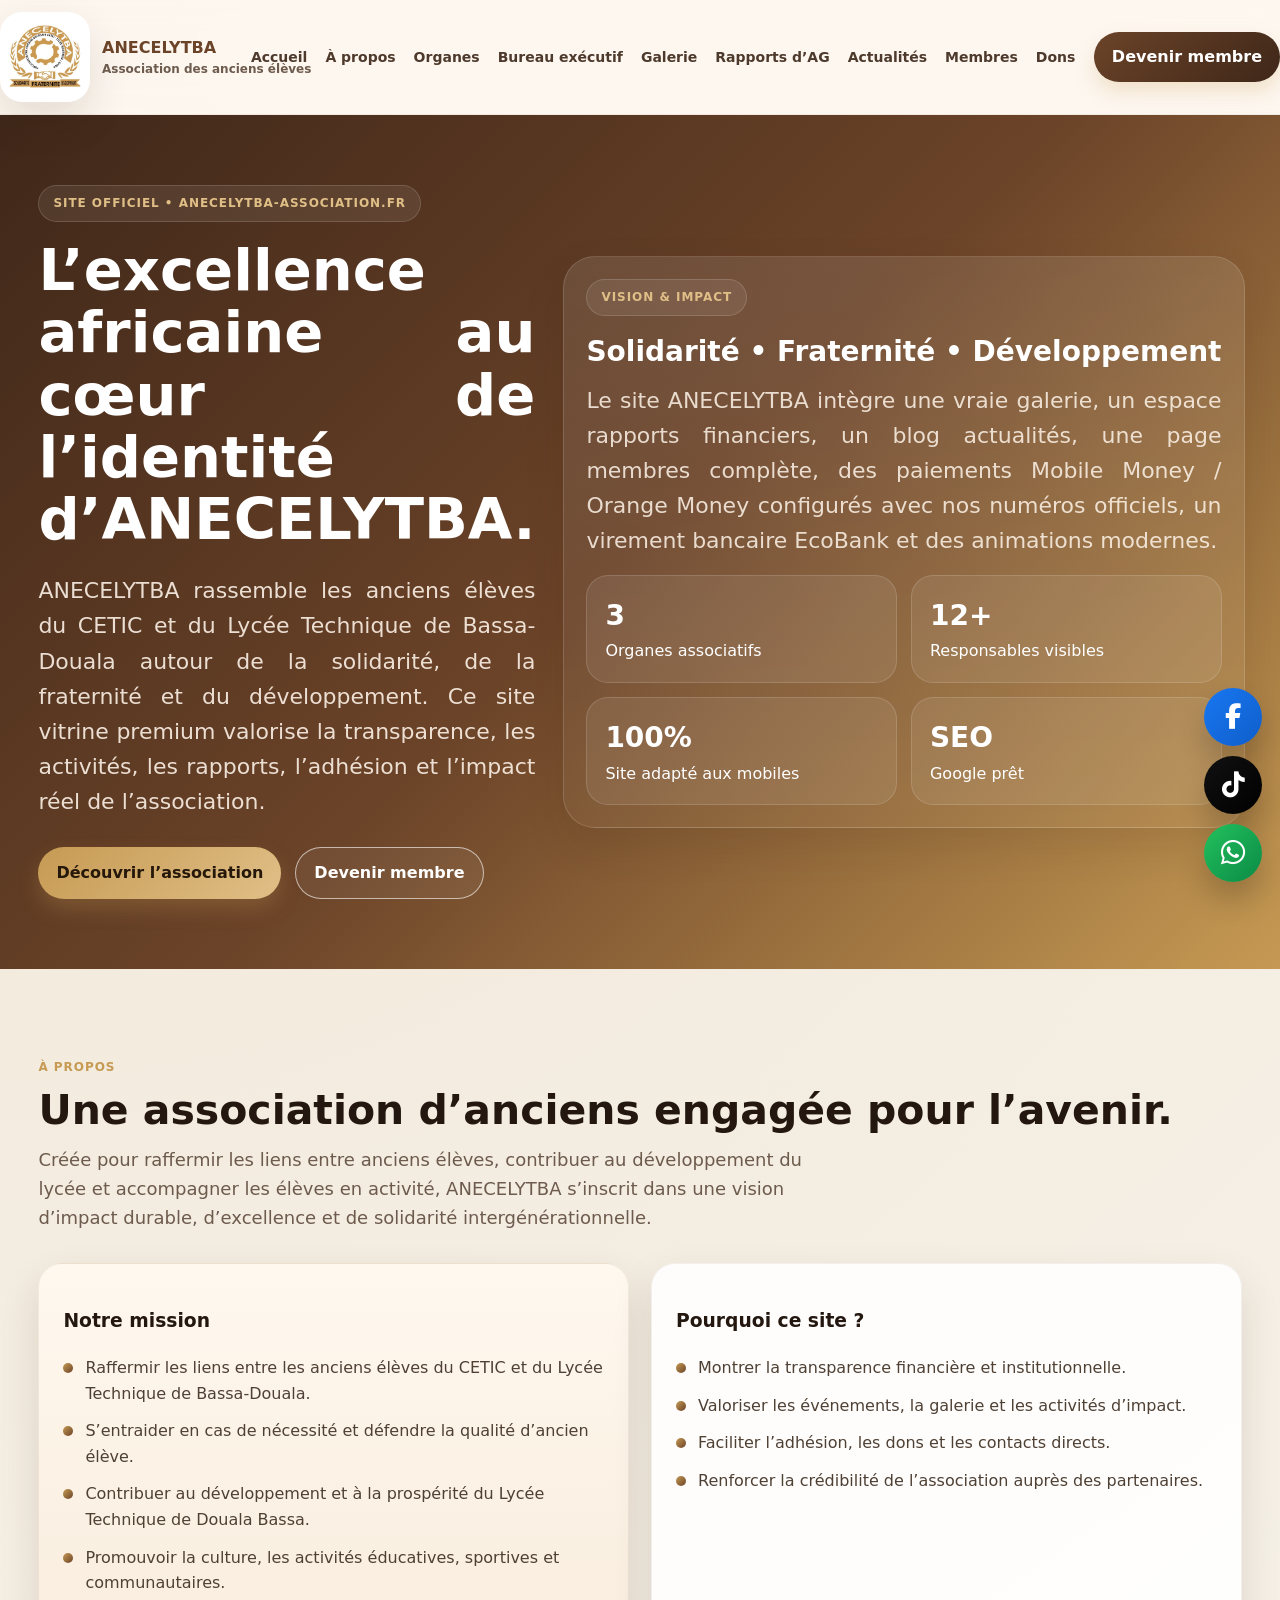
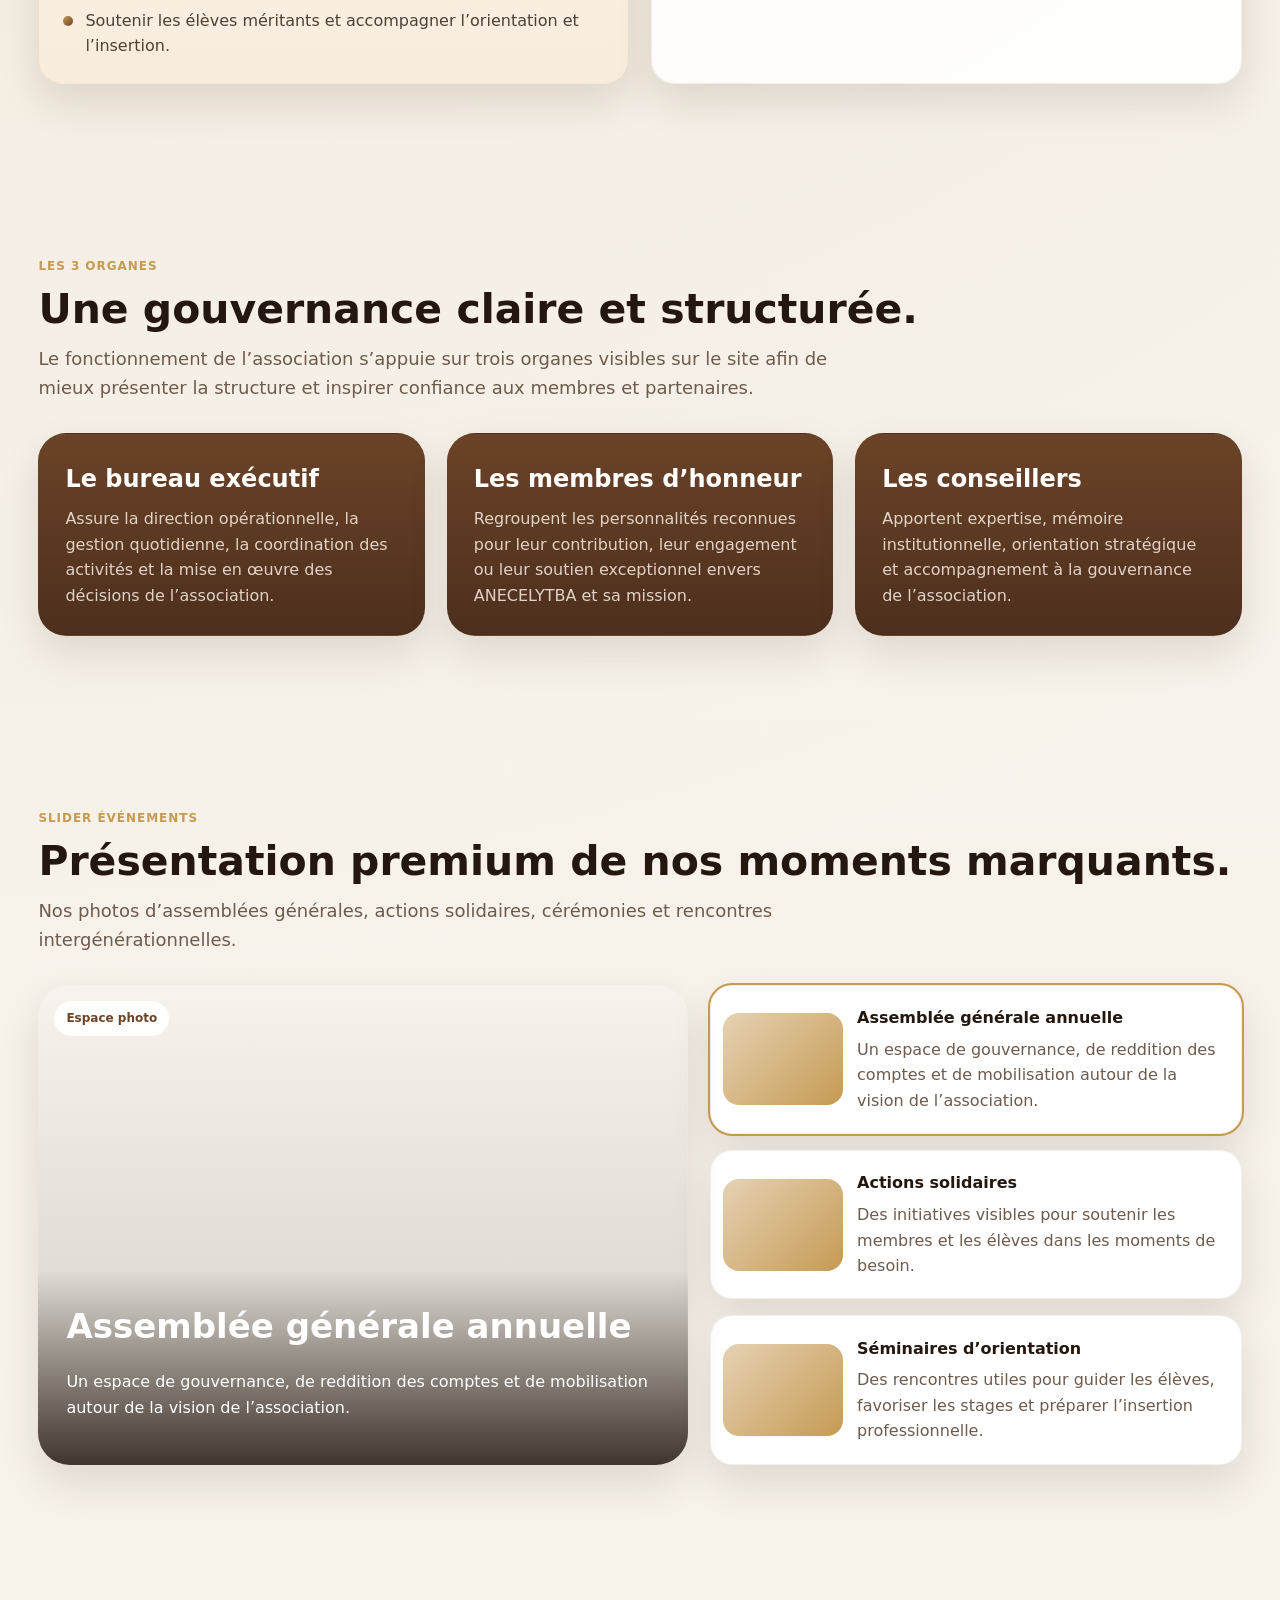
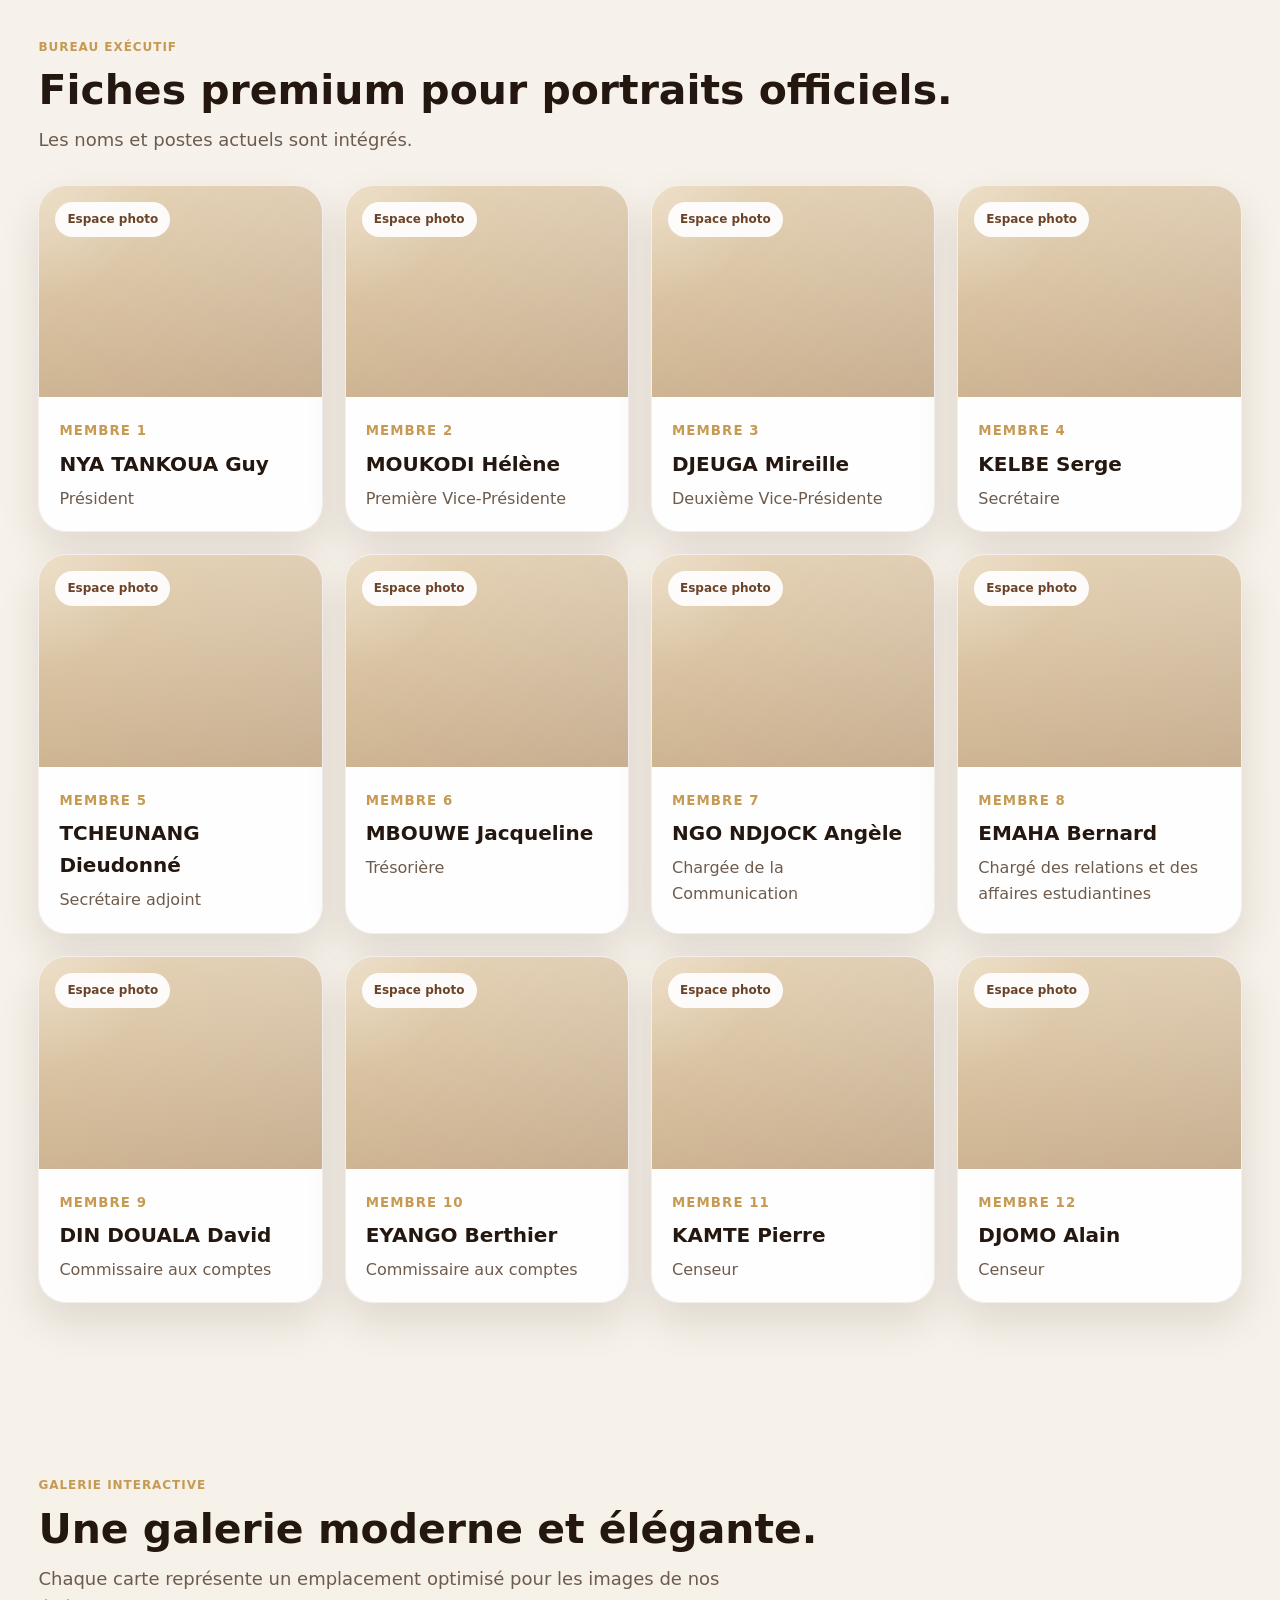
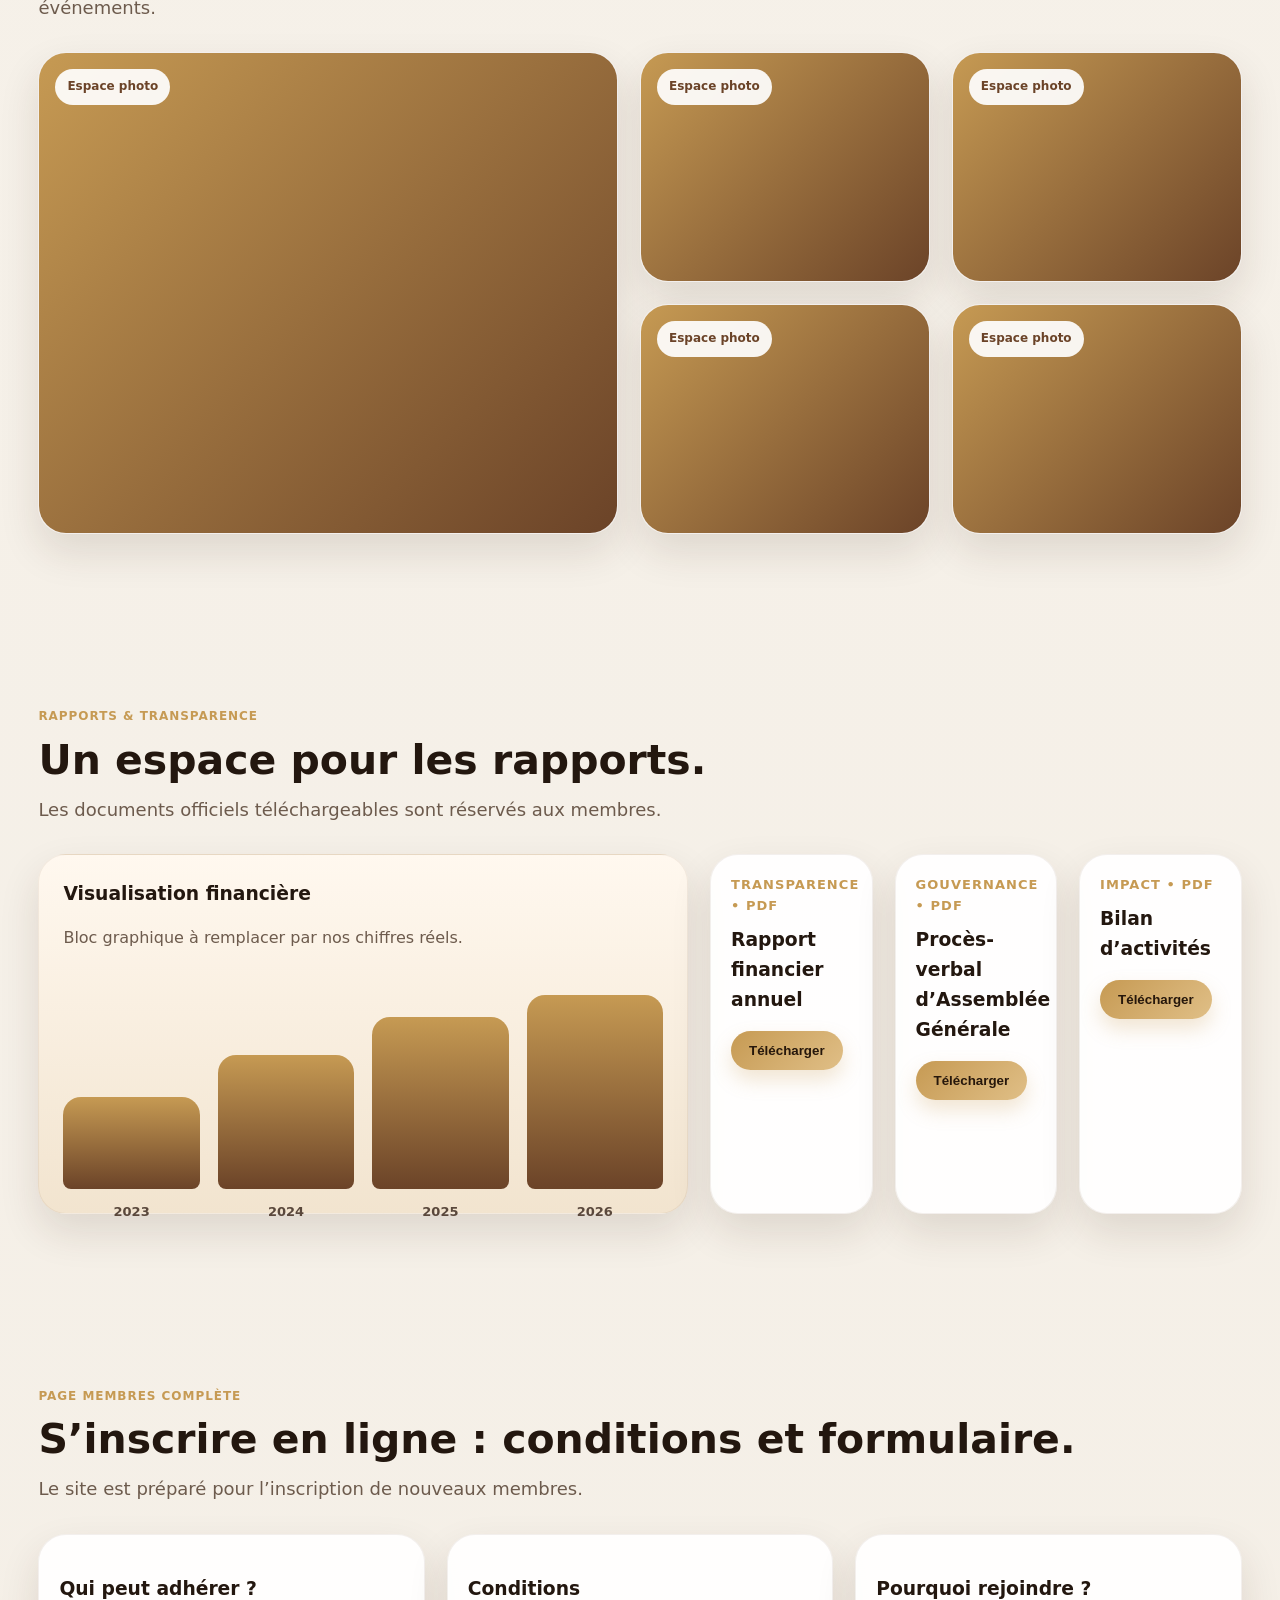
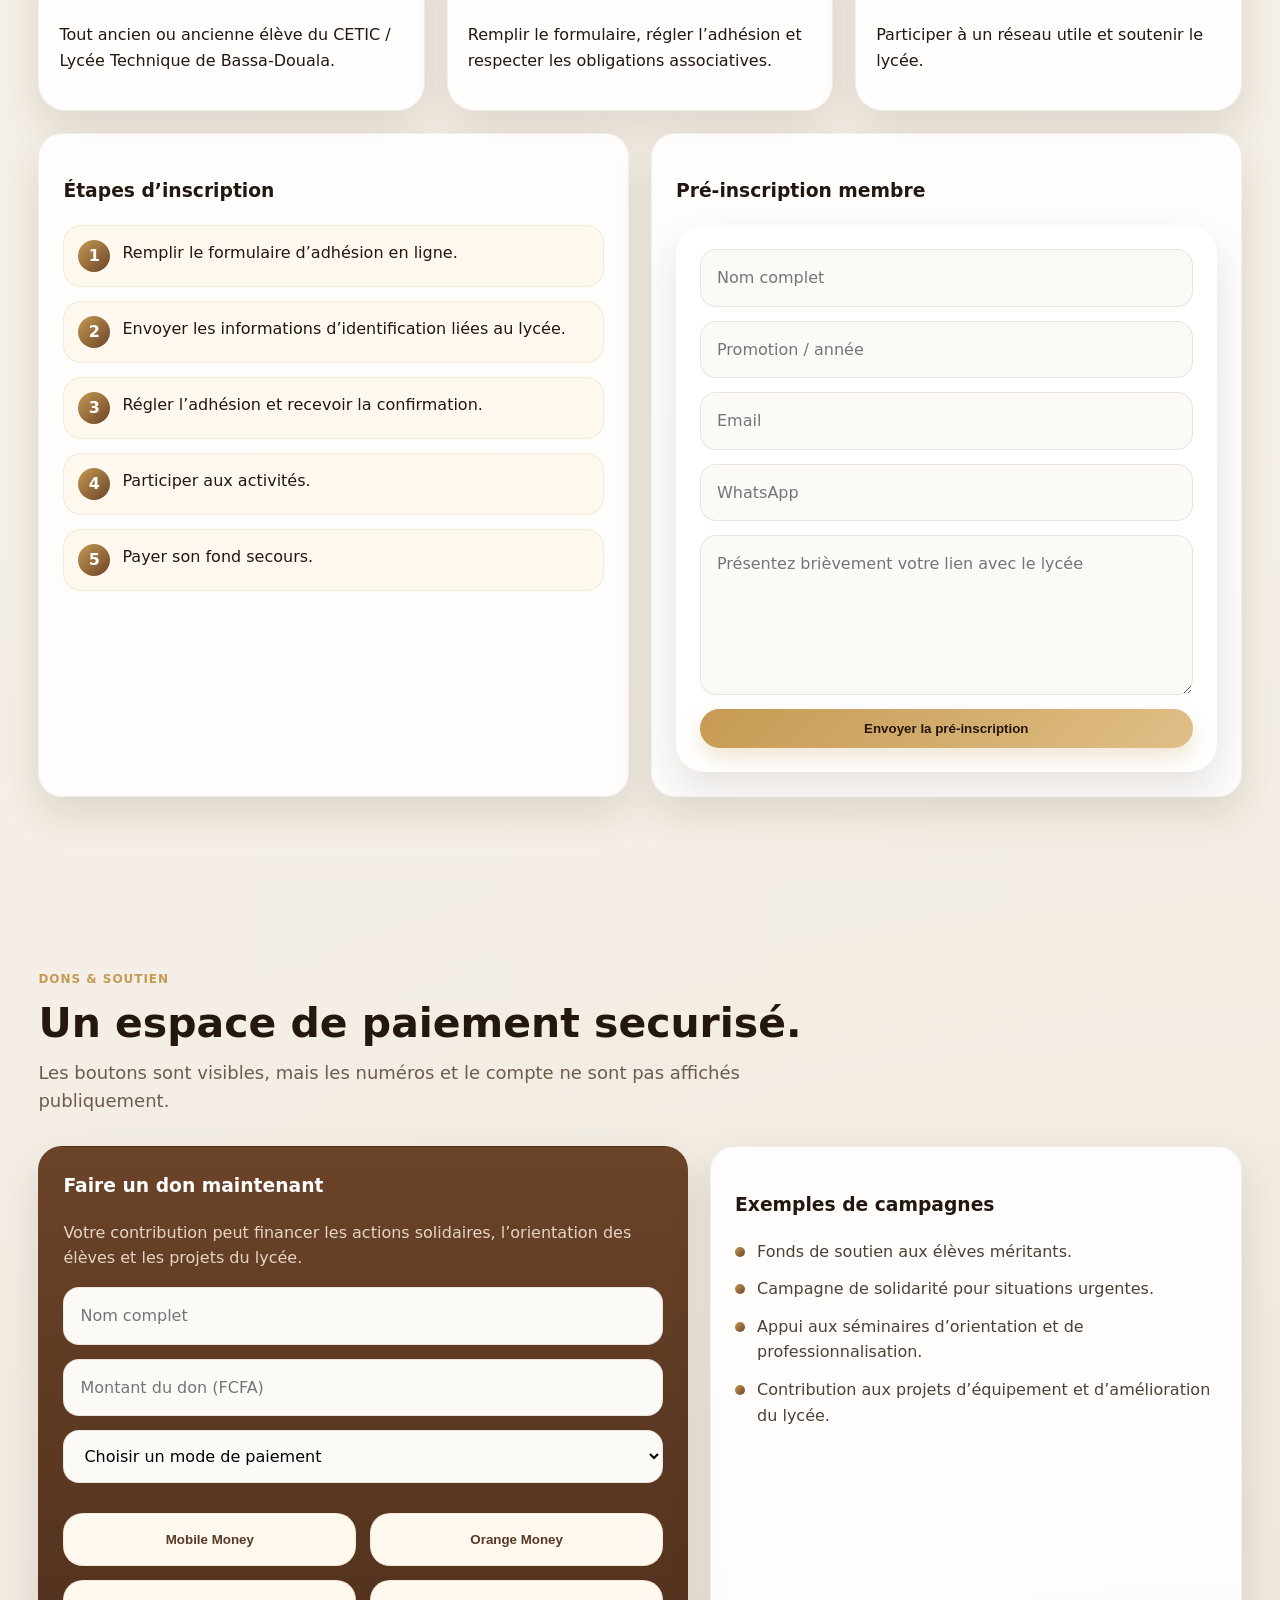
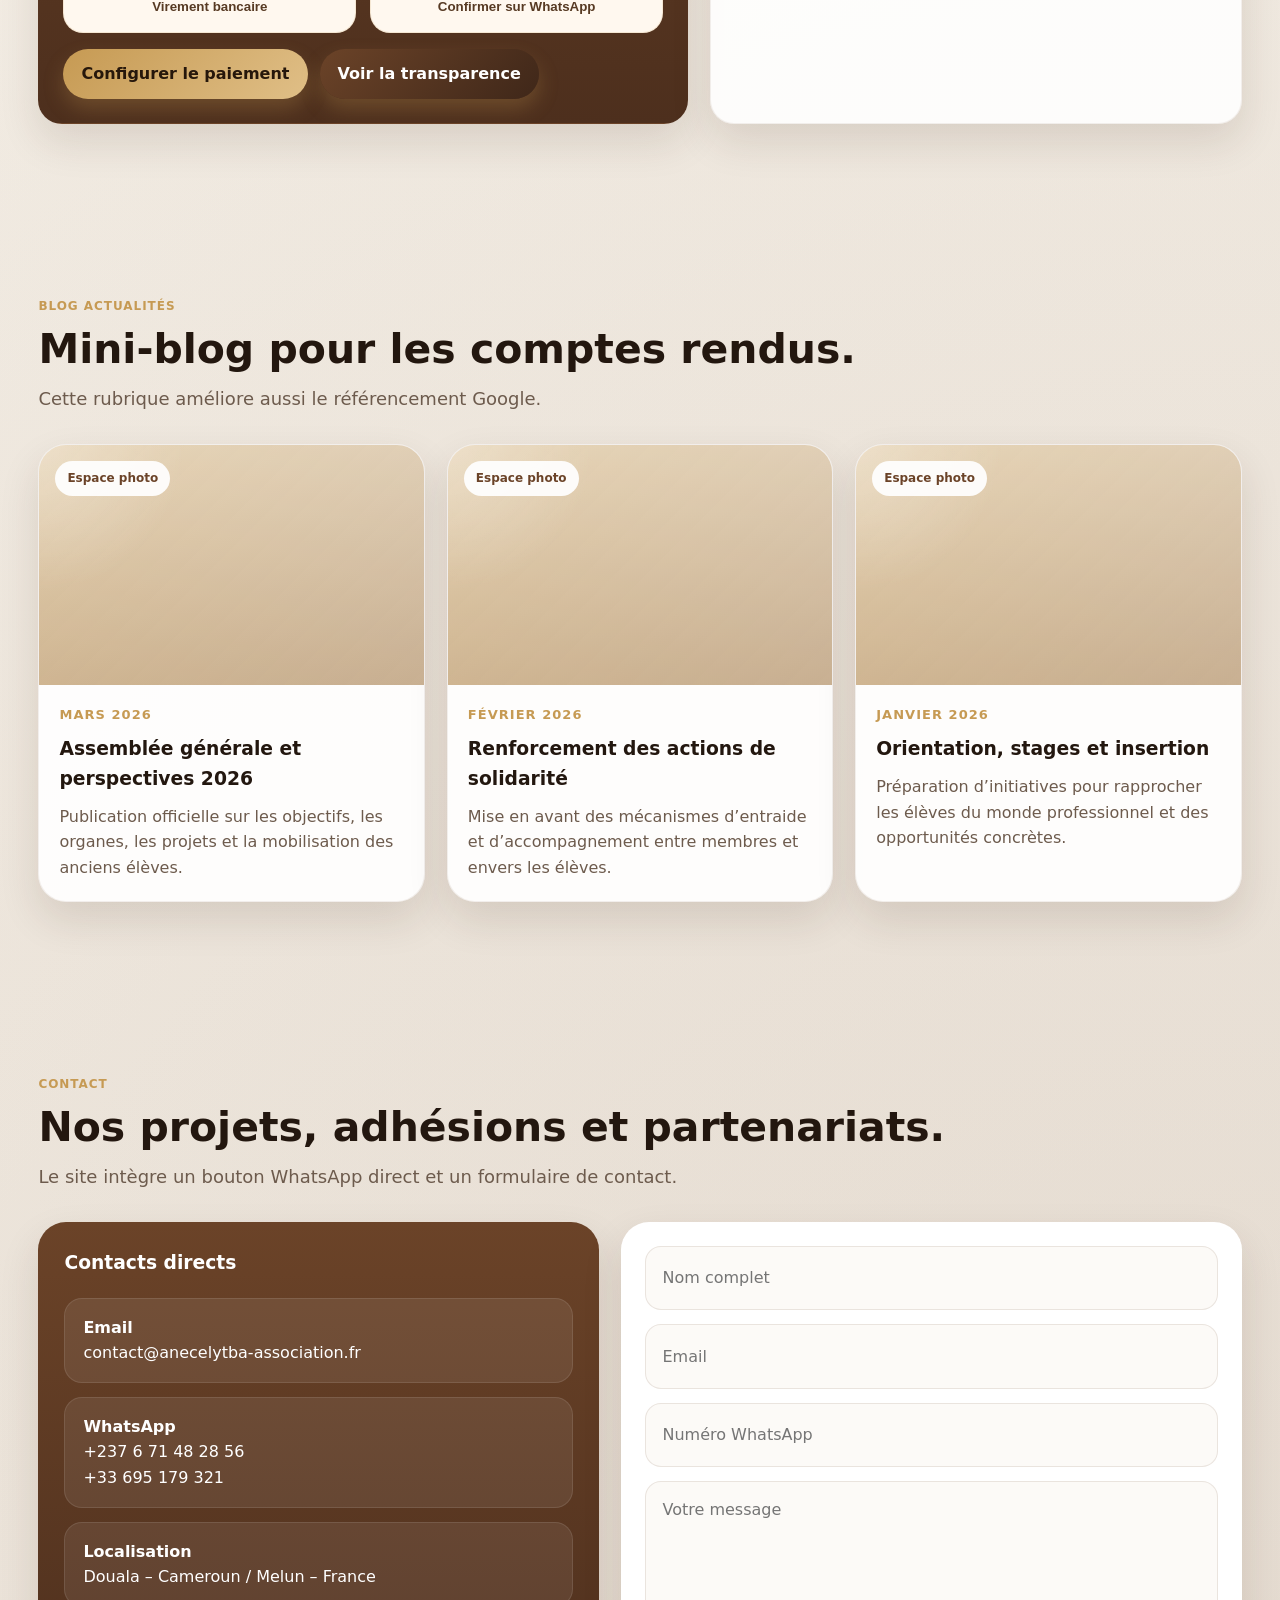
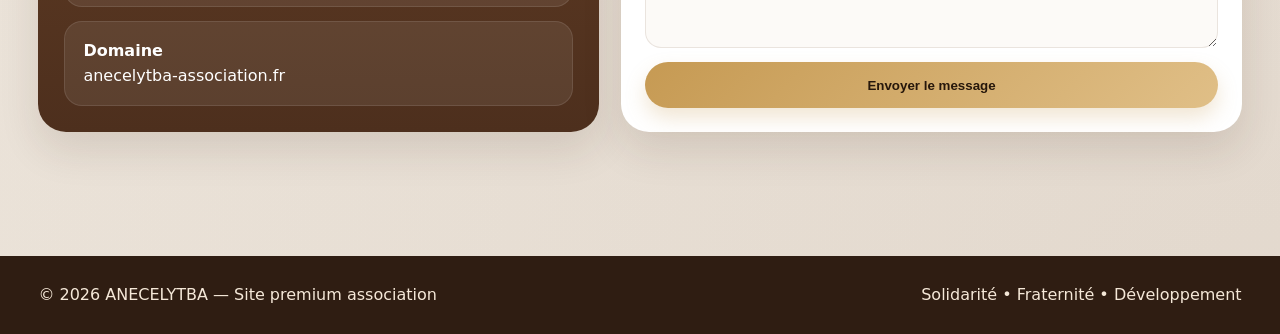
==== commit e18b69fc: "Update index.html" ====
--- a/NGO_OKAY/index.html
+++ b/NGO_OKAY/index.html
@@ -97,7 +97,7 @@
 
 <section id="actualites"><div class="container"><div class="section-title reveal"><span>Blog actualités</span><h2>Mini-blog pour les comptes rendus.</h2><p>Cette rubrique améliore aussi le référencement Google.</p></div><div class="news-grid" id="newsGrid"></div></div></section>
 
-<section id="contact"><div class="container"><div class="section-title reveal"><span>Contact</span><h2>Nos projets, adhésions et partenariats.</h2><p>Le site intègre un bouton WhatsApp direct et un formulaire de contact.</p></div><div class="contact-grid"><div class="contact-card reveal"><h3 style="margin-top:0">Contacts directs</h3><div class="contact-list"><div class="contact-item"><strong>Email</strong><br>anecelytba1963@gmail.com</div><div class="contact-item"><strong>WhatsApp</strong><br><a href="https://wa.me/237671482856" target="_blank">+237 6 71 48 28 56</a><br><a href="https://wa.me/33695179321" target="_blank">+33 695 179 321</a></div><div class="contact-item"><strong>Localisation</strong><br>Douala – Cameroun / Melun – France</div><div class="contact-item"><strong>Domaine</strong><br>anecelytba-association.fr</div></div></div><form class="form reveal"><input class="input" placeholder="Nom complet" /><input class="input" placeholder="Email" /><input class="input" placeholder="Numéro WhatsApp" /><textarea placeholder="Votre message"></textarea><button class="btn" type="button">Envoyer le message</button></form></div></div></section>
+<section id="contact"><div class="container"><div class="section-title reveal"><span>Contact</span><h2>Nos projets, adhésions et partenariats.</h2><p>Le site intègre un bouton WhatsApp direct et un formulaire de contact.</p></div><div class="contact-grid"><div class="contact-card reveal"><h3 style="margin-top:0">Contacts directs</h3><div class="contact-list"><div class="contact-item"><strong>Email</strong><br>contact@anecelytba-association.fr</div><div class="contact-item"><strong>WhatsApp</strong><br><a href="https://wa.me/237671482856" target="_blank">+237 6 71 48 28 56</a><br><a href="https://wa.me/33695179321" target="_blank">+33 695 179 321</a></div><div class="contact-item"><strong>Localisation</strong><br>Douala – Cameroun / Melun – France</div><div class="contact-item"><strong>Domaine</strong><br>anecelytba-association.fr</div></div></div><form class="form reveal"><input class="input" placeholder="Nom complet" /><input class="input" placeholder="Email" /><input class="input" placeholder="Numéro WhatsApp" /><textarea placeholder="Votre message"></textarea><button class="btn" type="button">Envoyer le message</button></form></div></div></section>
 
 <footer><div class="container footer-grid"><div>© 2026 ANECELYTBA — Site premium association</div><div>Solidarité • Fraternité • Développement</div></div></footer>
 <a class="social-float facebook-float" href="https://facebook.com/anecelytba" target="_blank" aria-label="Facebook">
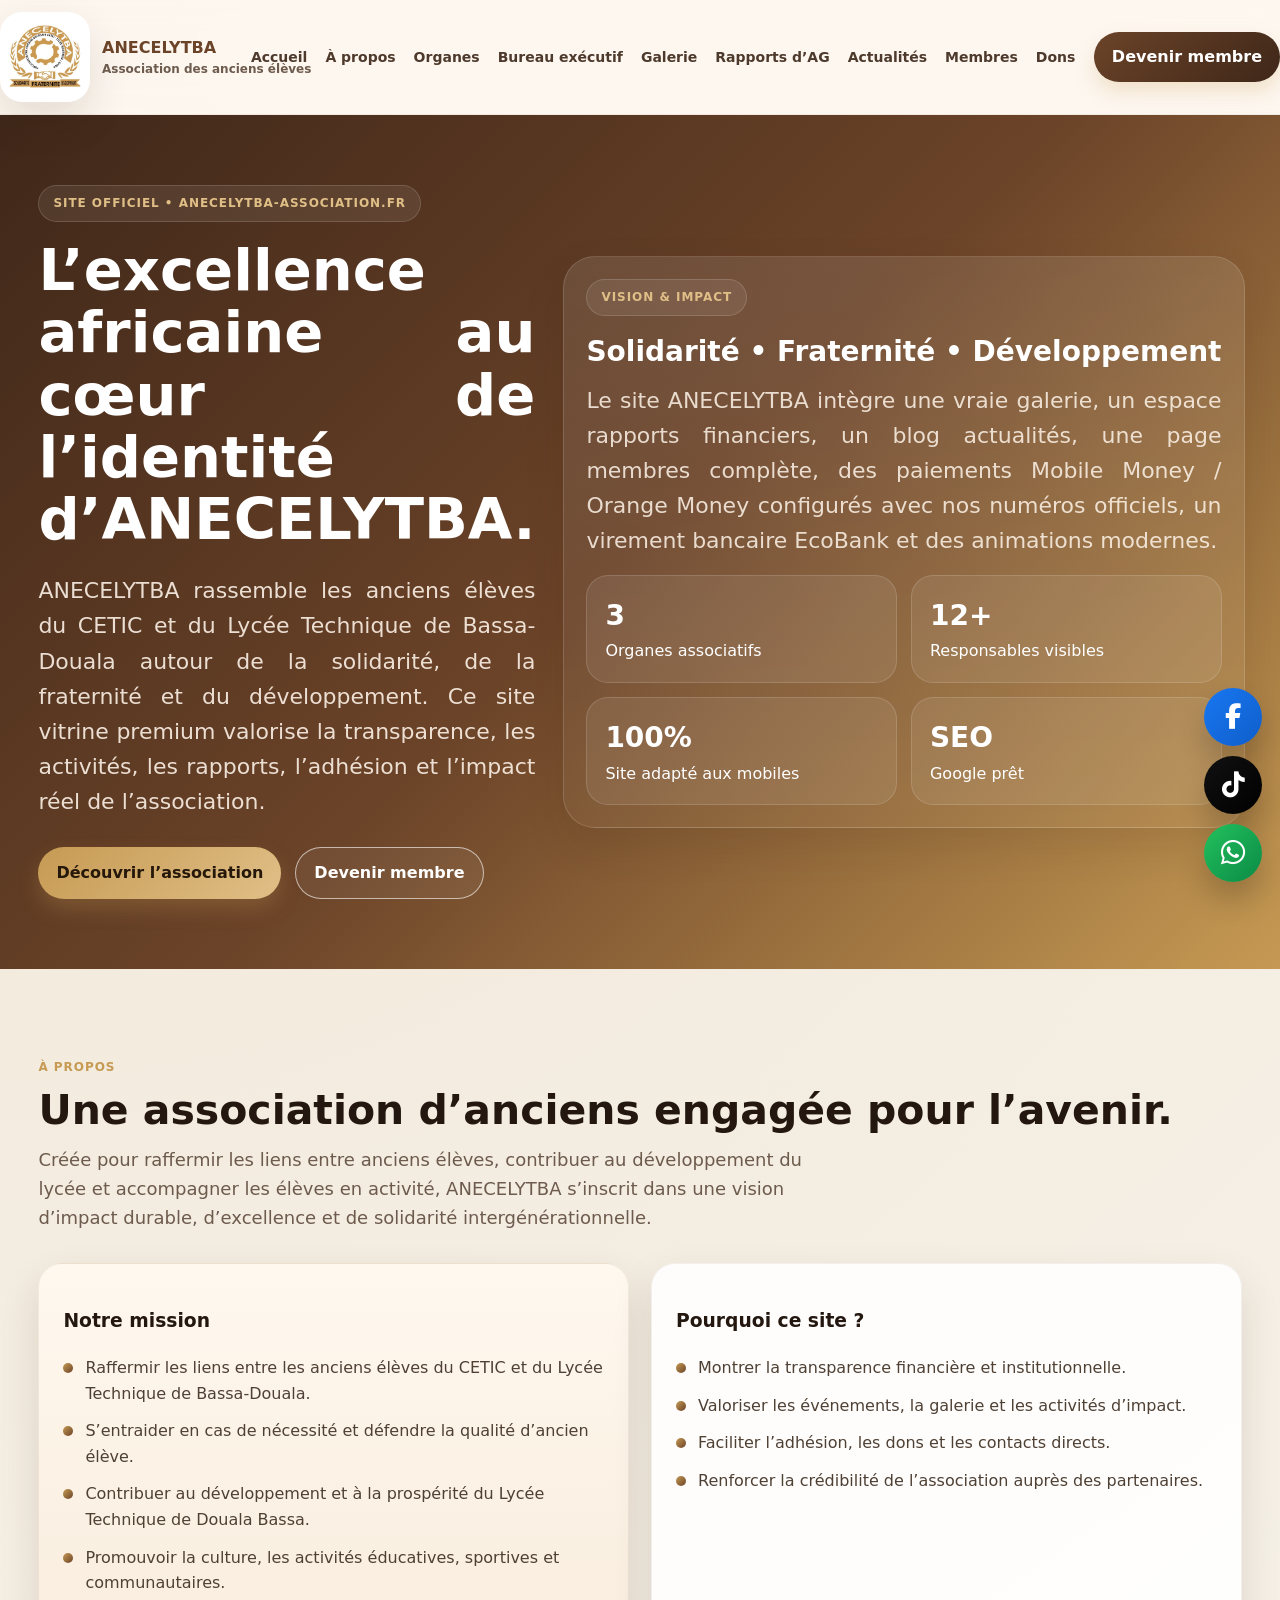
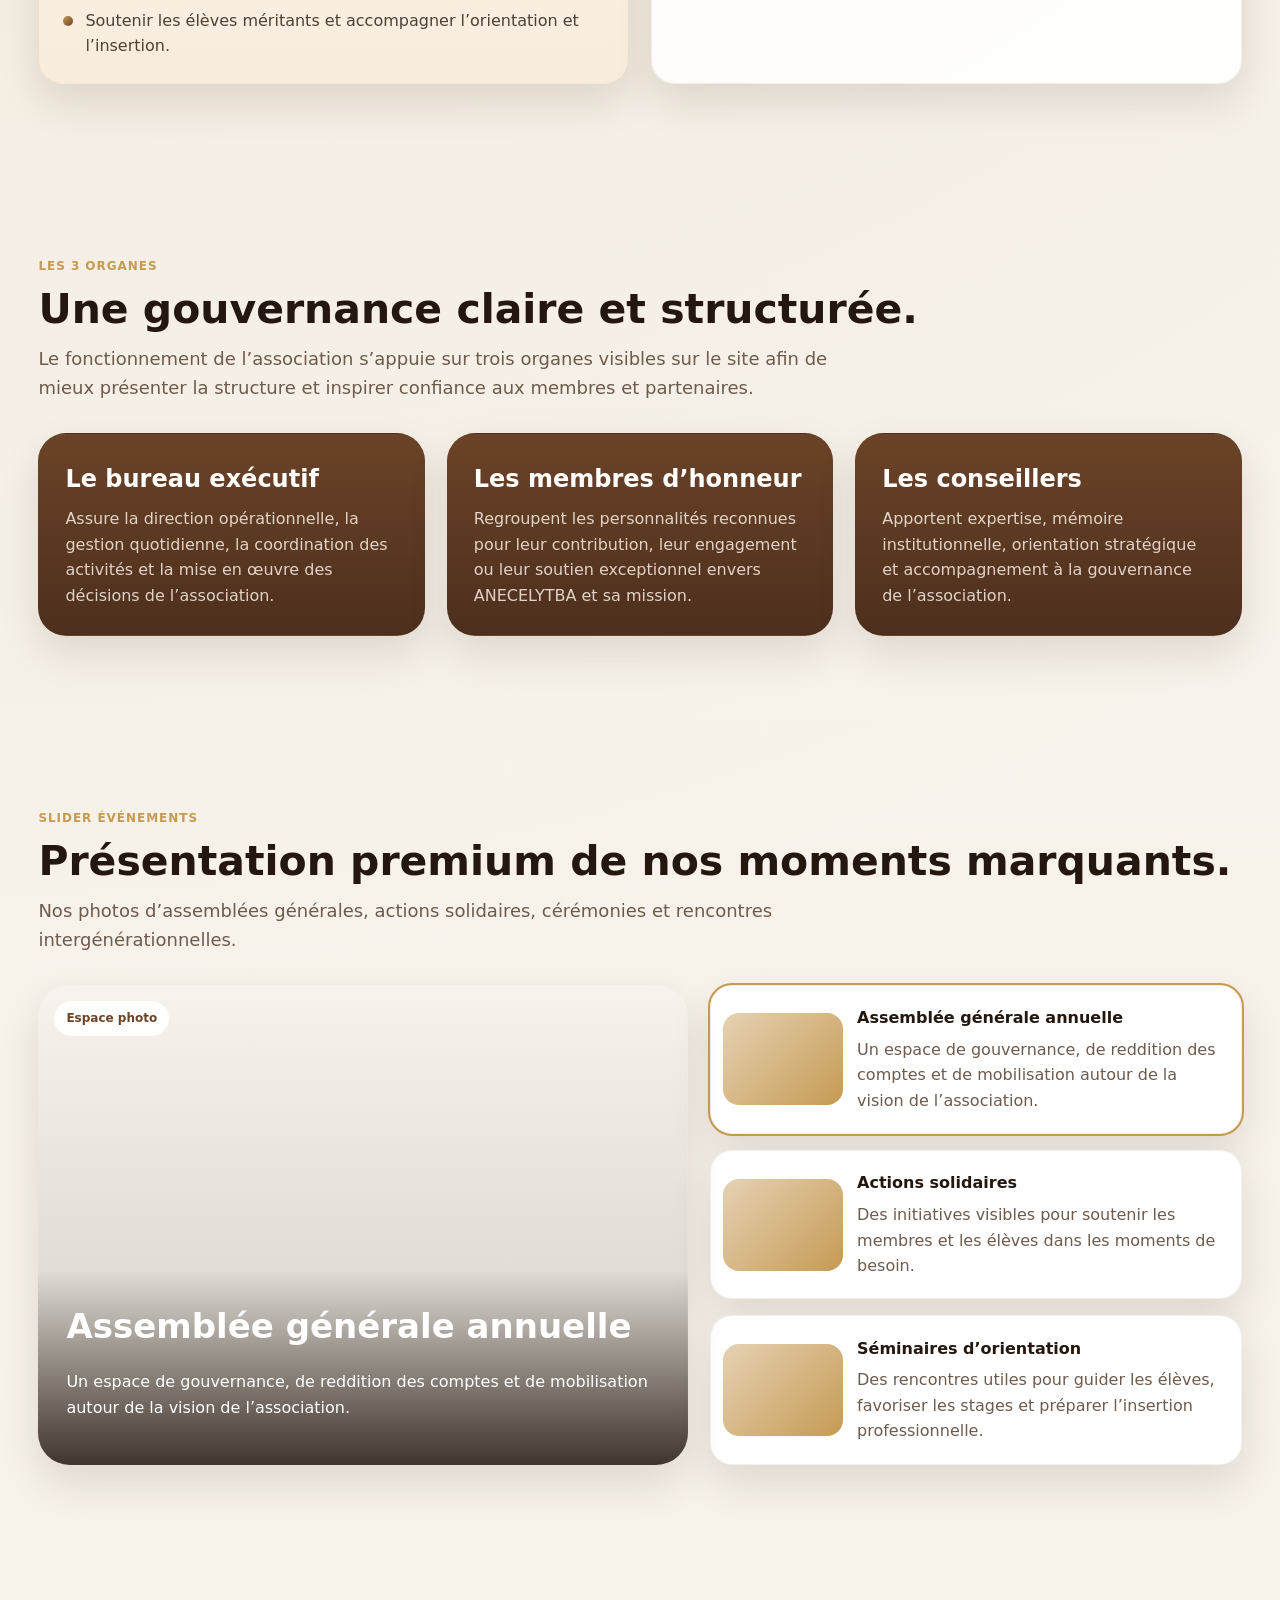
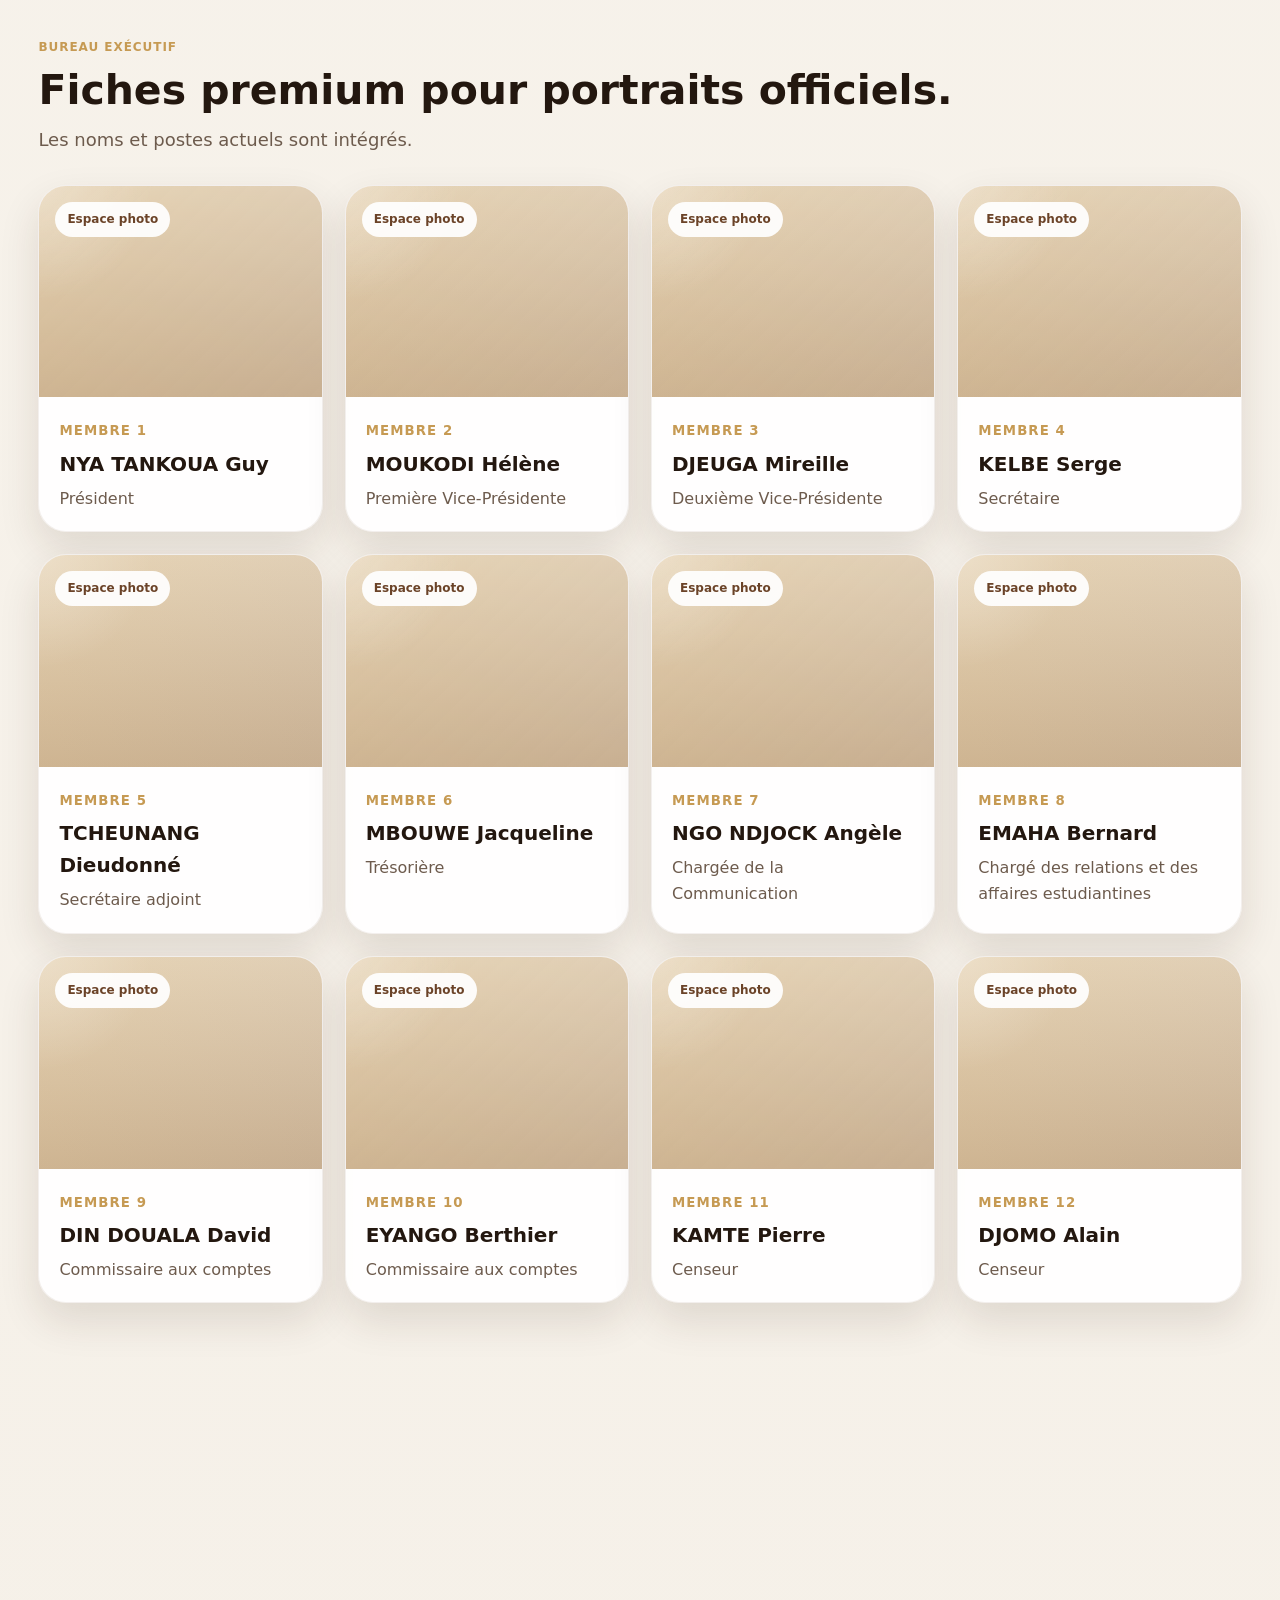
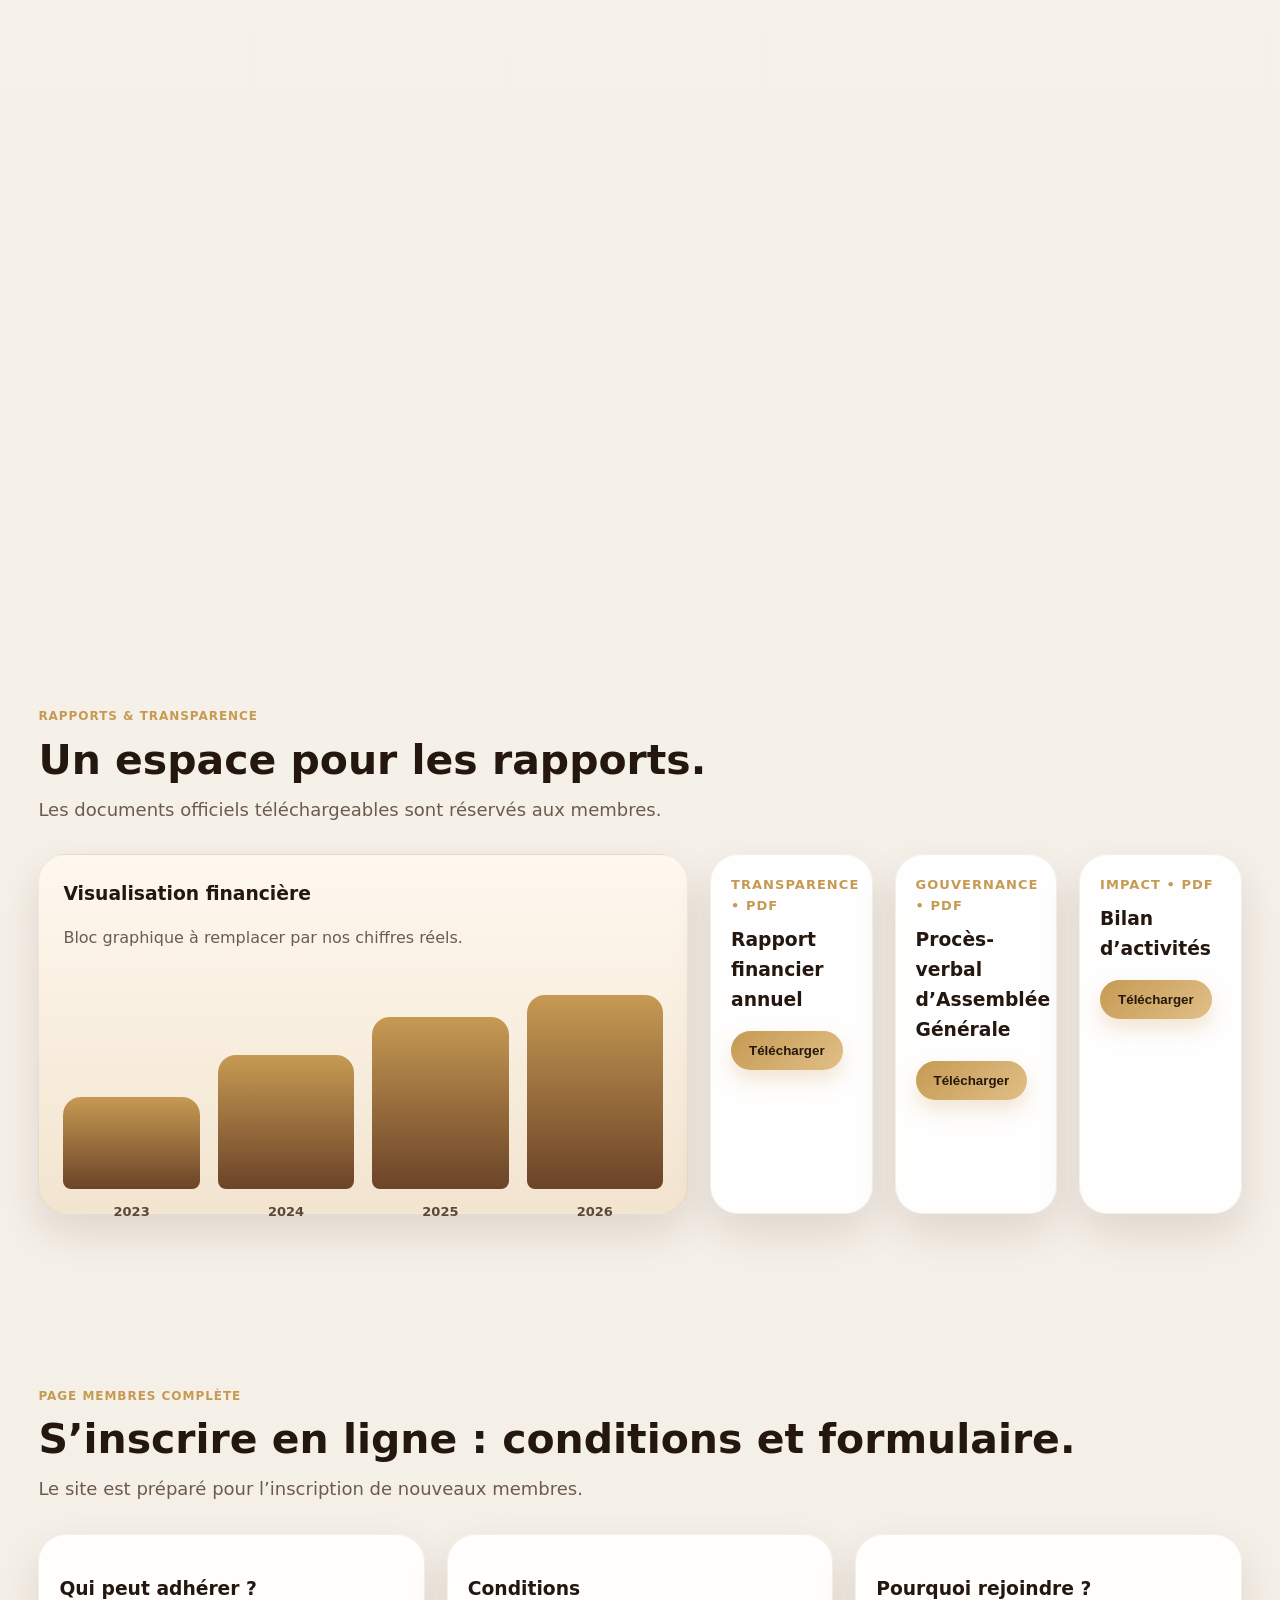
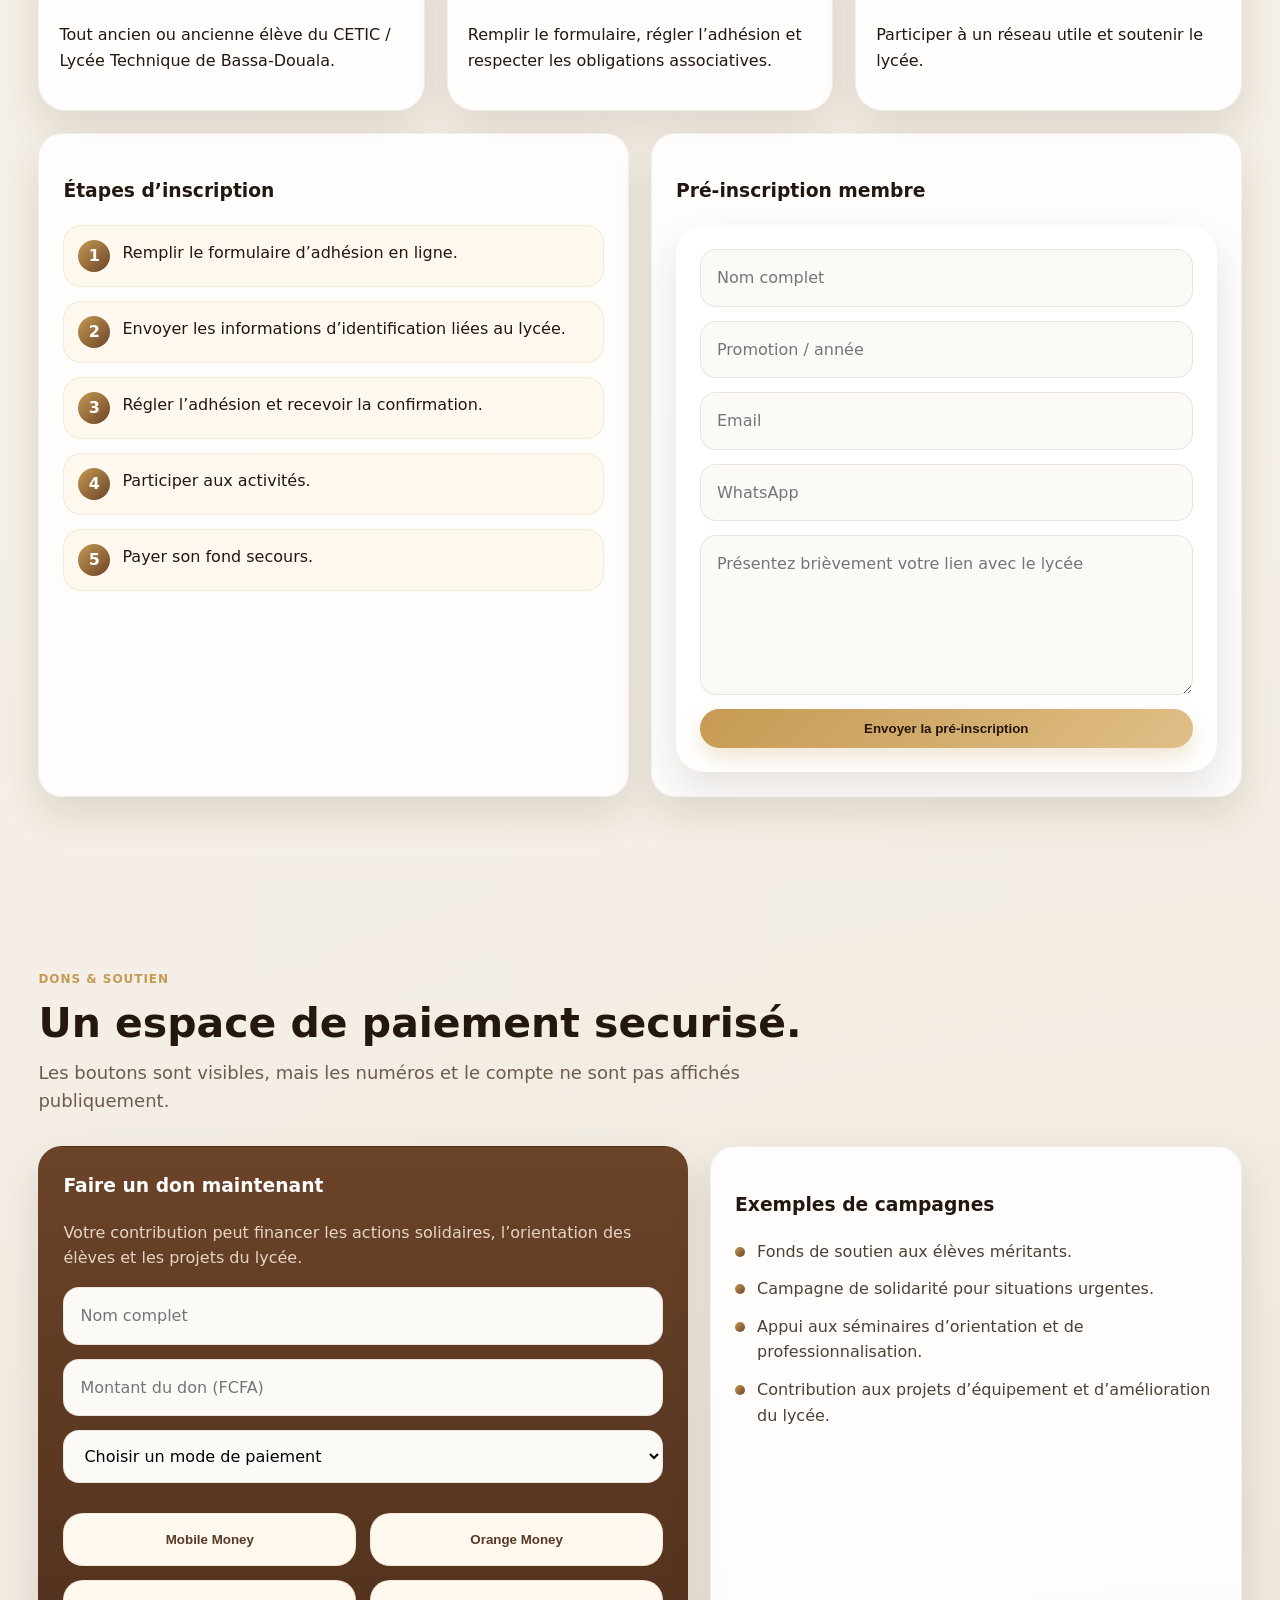
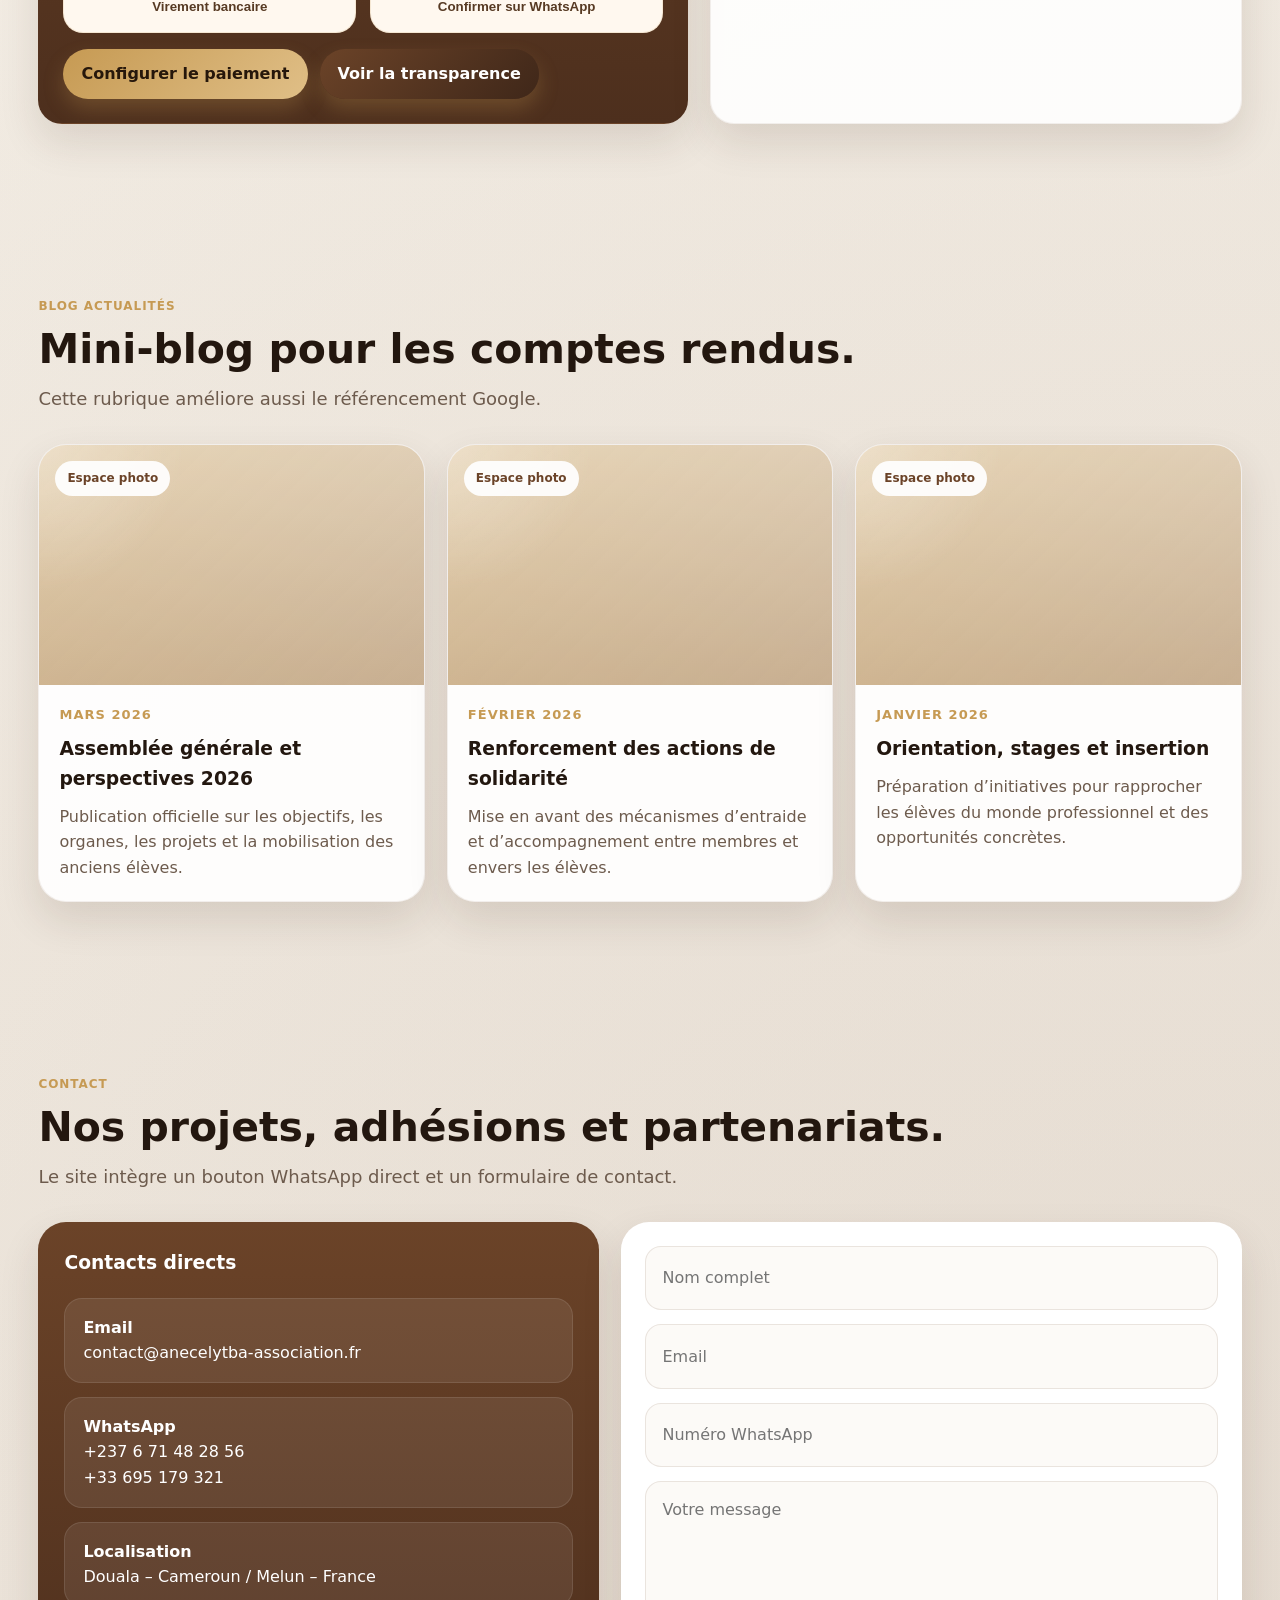
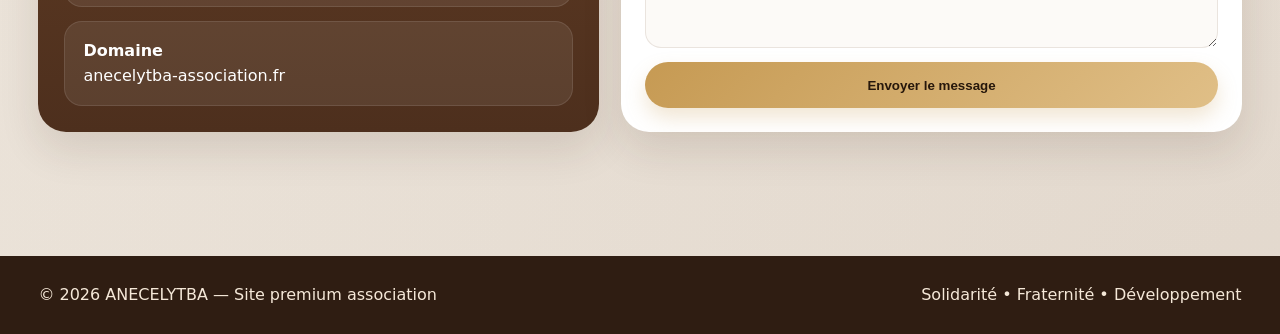
==== commit e946a8cc: "Update index.html" ====
--- a/NGO_OKAY/index.html
+++ b/NGO_OKAY/index.html
@@ -31,25 +31,25 @@
   </script>
 
   <!-- Styles -->
-  <link rel="stylesheet" href="style.css" />
-
-</head>
+  <!link rel="stylesheet" href="style.css" />
+
+  <!/head>
   
-<link rel="icon" href="assets/images/logo.png" />
-<link rel="stylesheet" href="assets/css/style.css" />
-<link rel="stylesheet" href="https://cdnjs.cloudflare.com/ajax/libs/font-awesome/6.5.2/css/all.min.css" crossorigin="anonymous" referrerpolicy="no-referrer" />
-
-<style>
-.donation-form-block{display:grid;gap:14px;margin-top:16px}
-.donation-form-block .input{
-  width:100%;
-  padding:15px 16px;
-  border-radius:16px;
-  border:1px solid rgba(107,67,40,.12);
-  font:inherit;
-  background:#fcfaf7;
-}
-</style>
+  <link rel="icon" href="assets/images/logo.png" />
+  <link rel="stylesheet" href="assets/css/style.css" />
+  <link rel="stylesheet" href="https://cdnjs.cloudflare.com/ajax/libs/font-awesome/6.5.2/css/all.min.css" crossorigin="anonymous" referrerpolicy="no-referrer" />
+
+  <style>
+    .donation-form-block{display:grid;gap:14px;margin-top:16px}
+    .donation-form-block .input{
+      width:100%;
+      padding:15px 16px;
+      border-radius:16px;
+      border:1px solid rgba(107,67,40,.12);
+      font:inherit;
+      background:#fcfaf7;
+    }
+  </style>
 
 </head><body>
 <div class="topbar"><div class="container nav">
